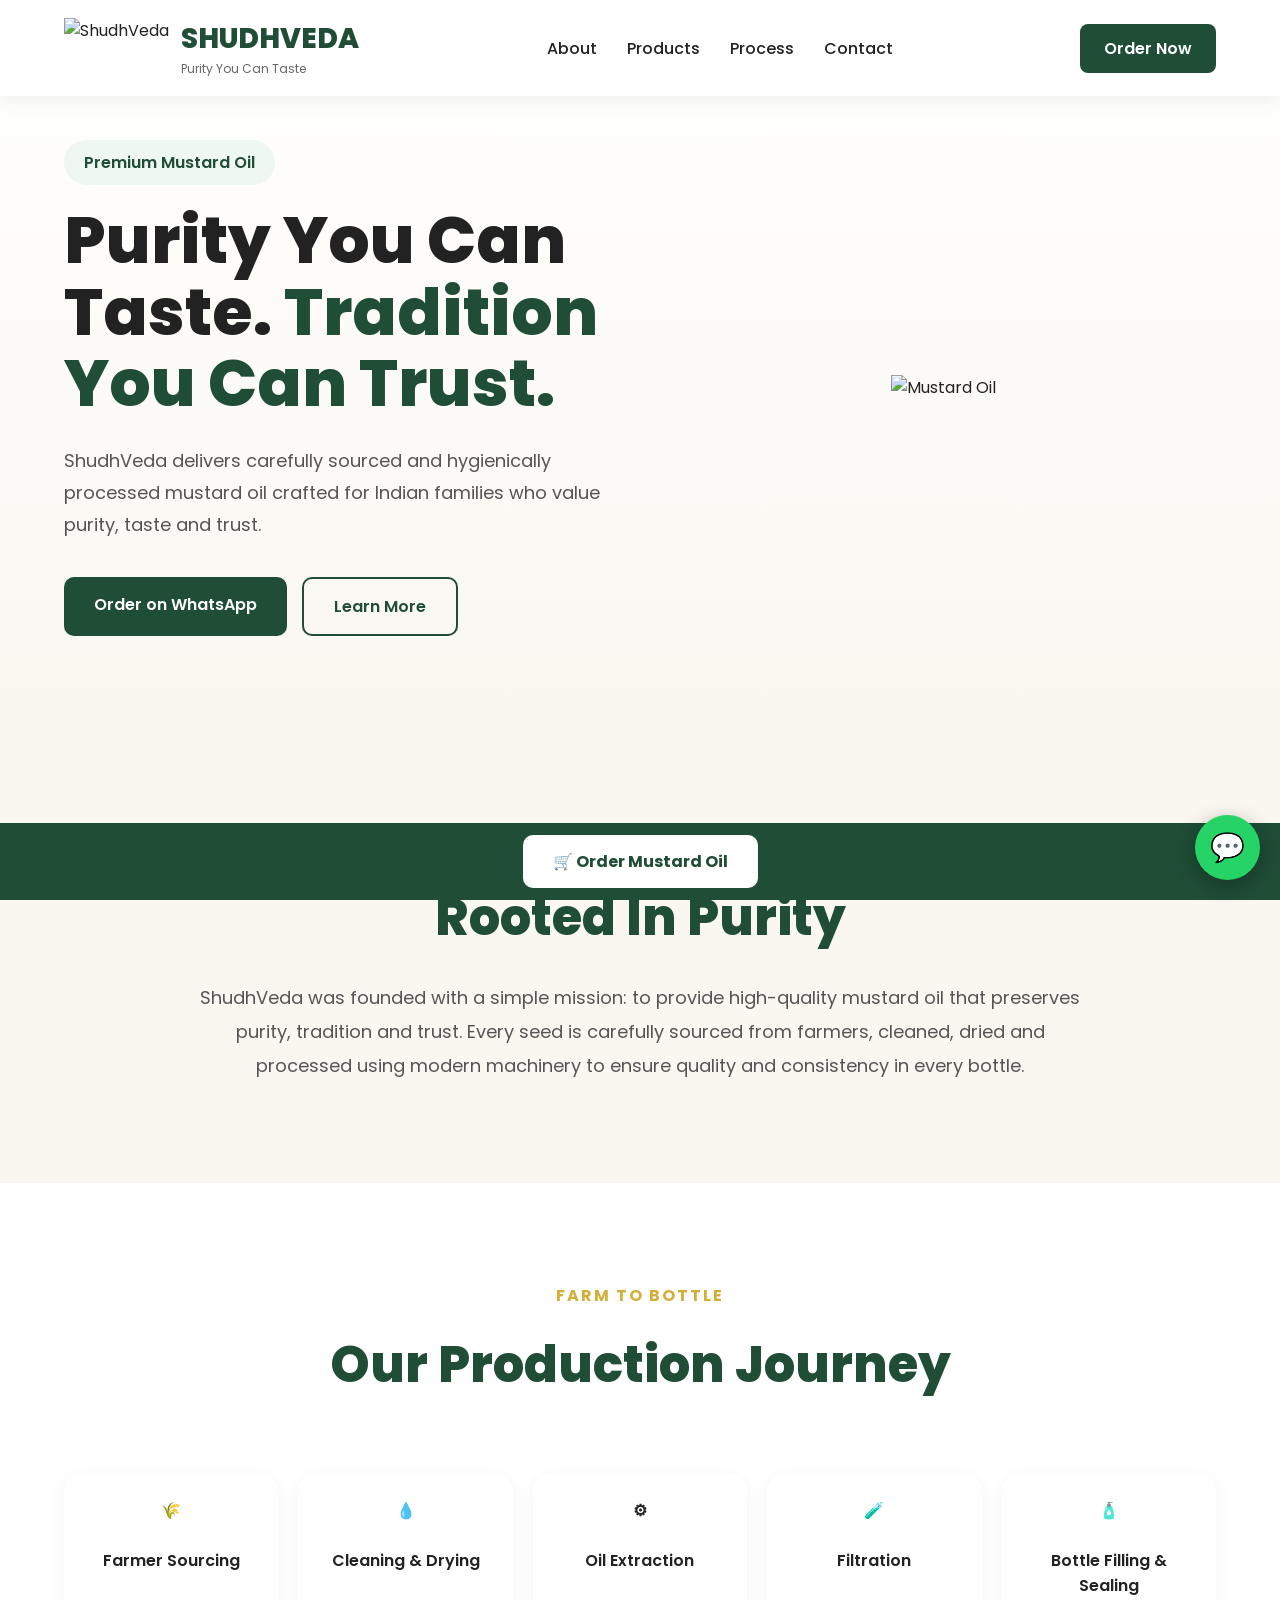
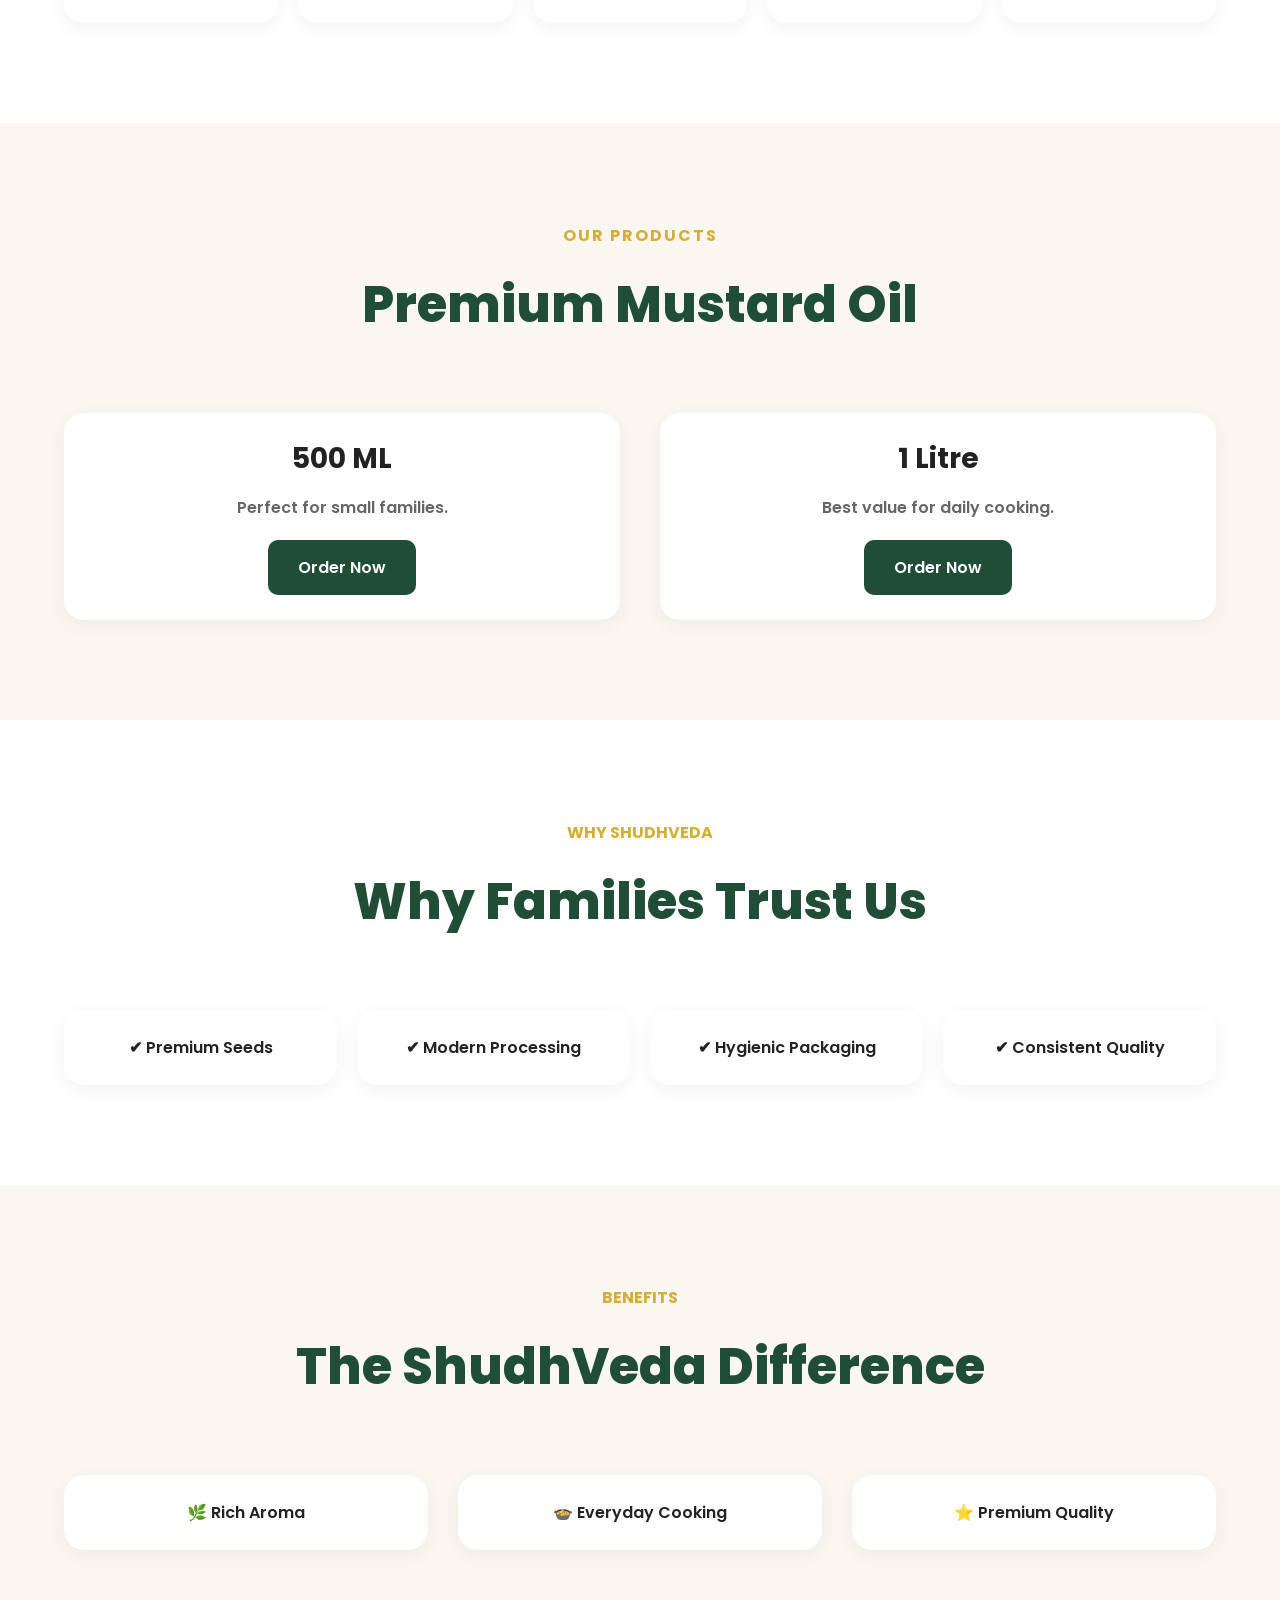
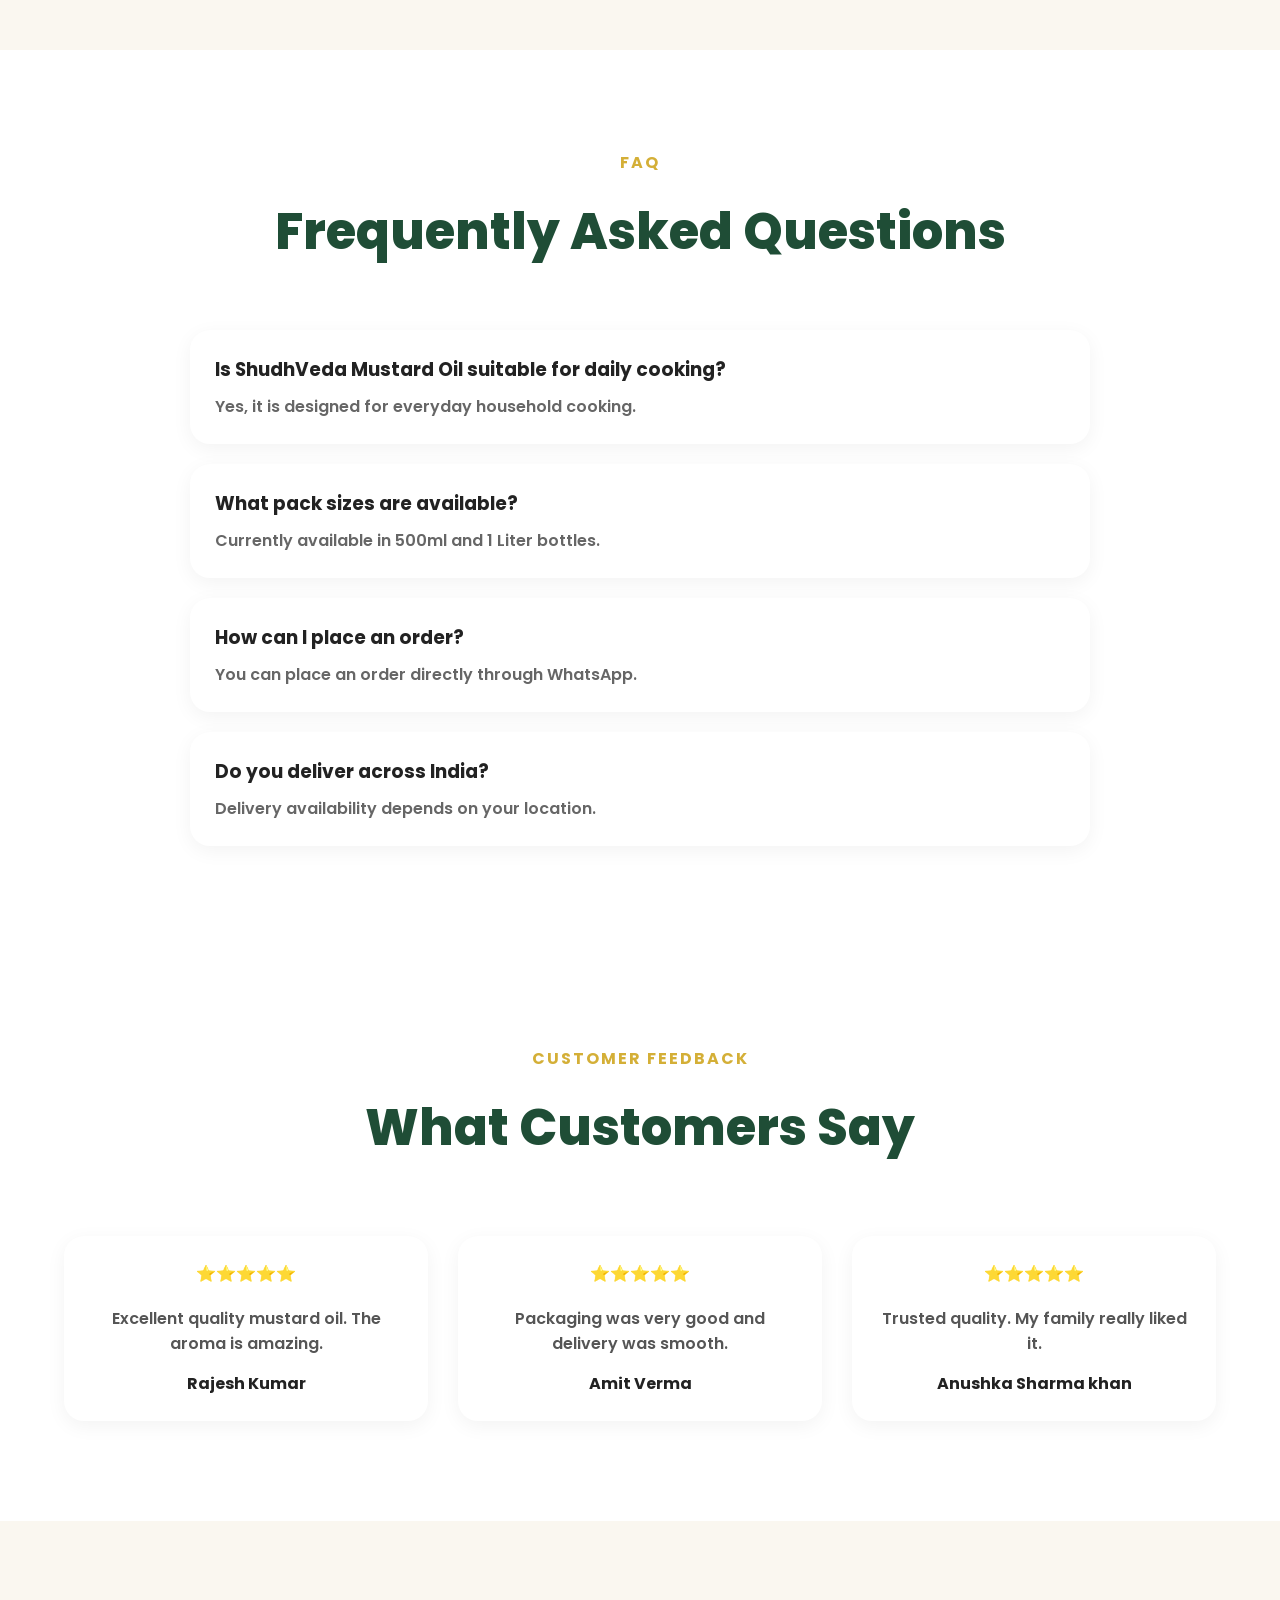
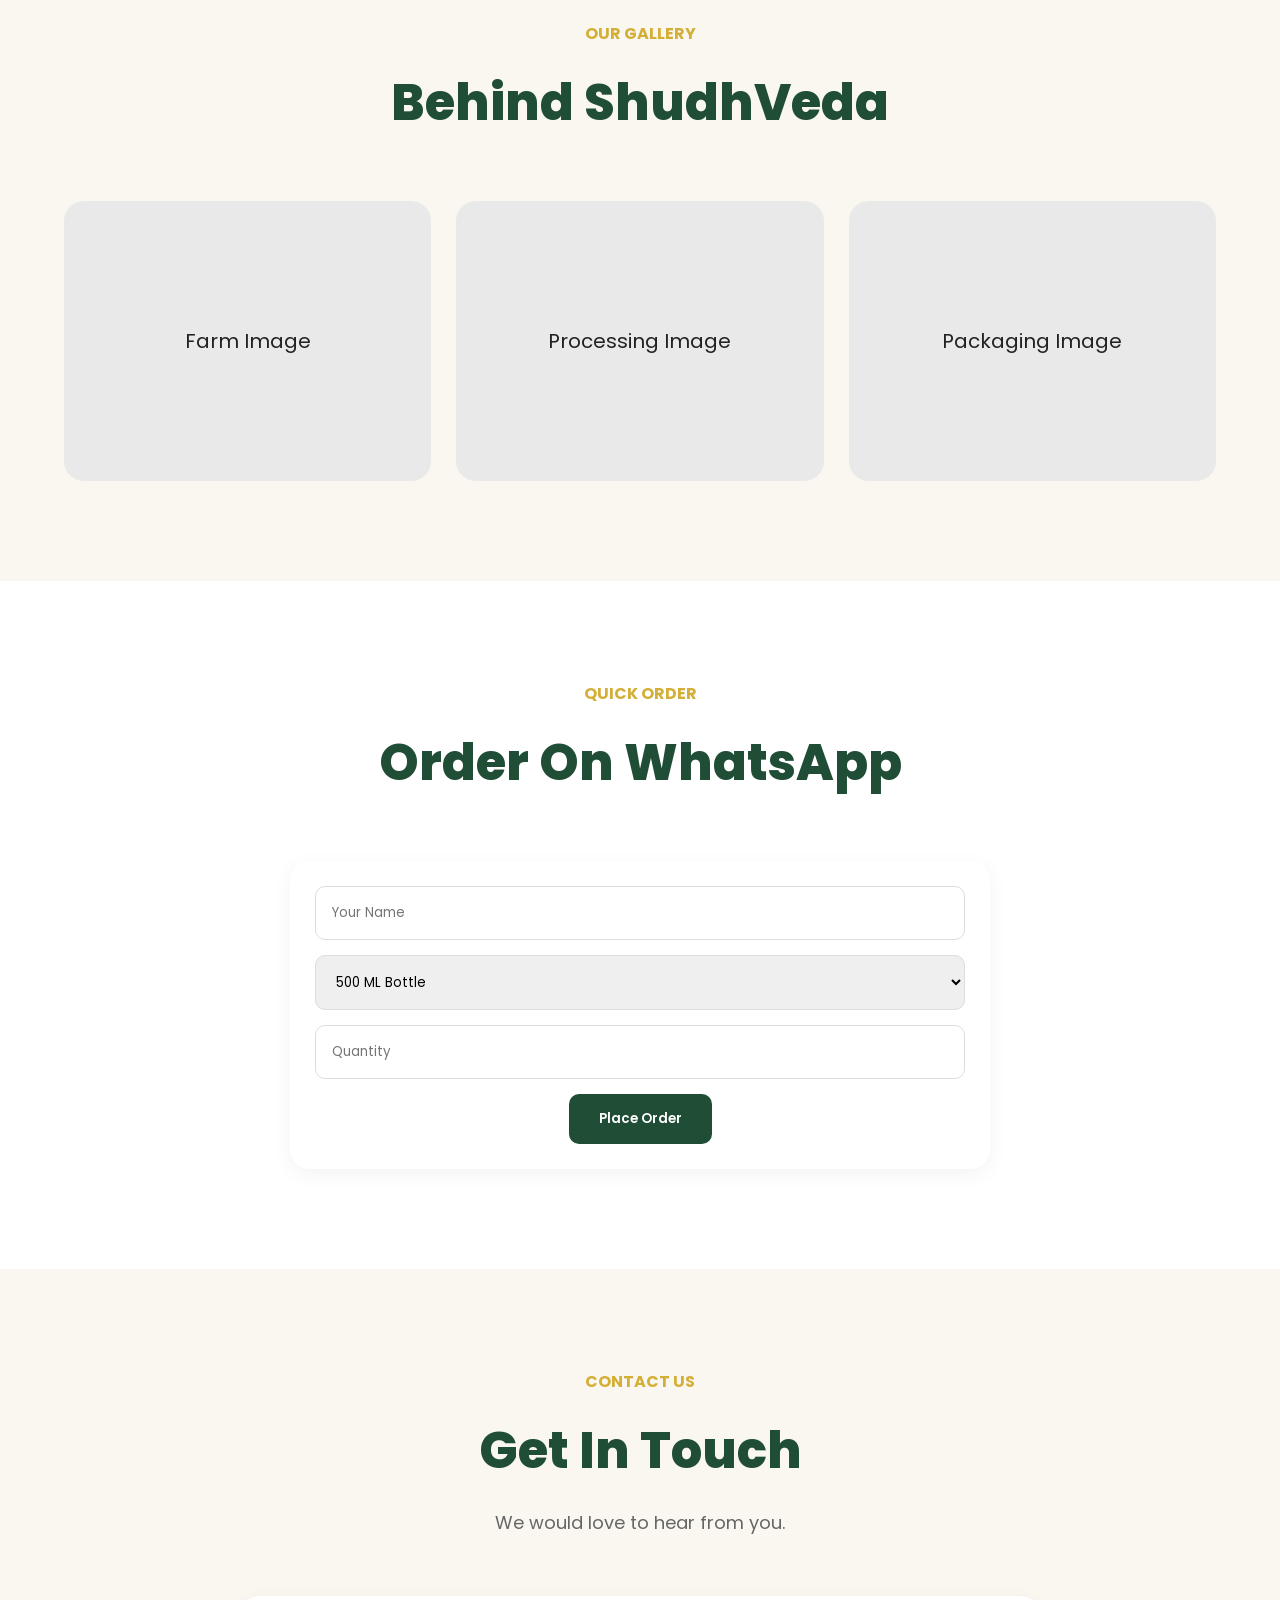
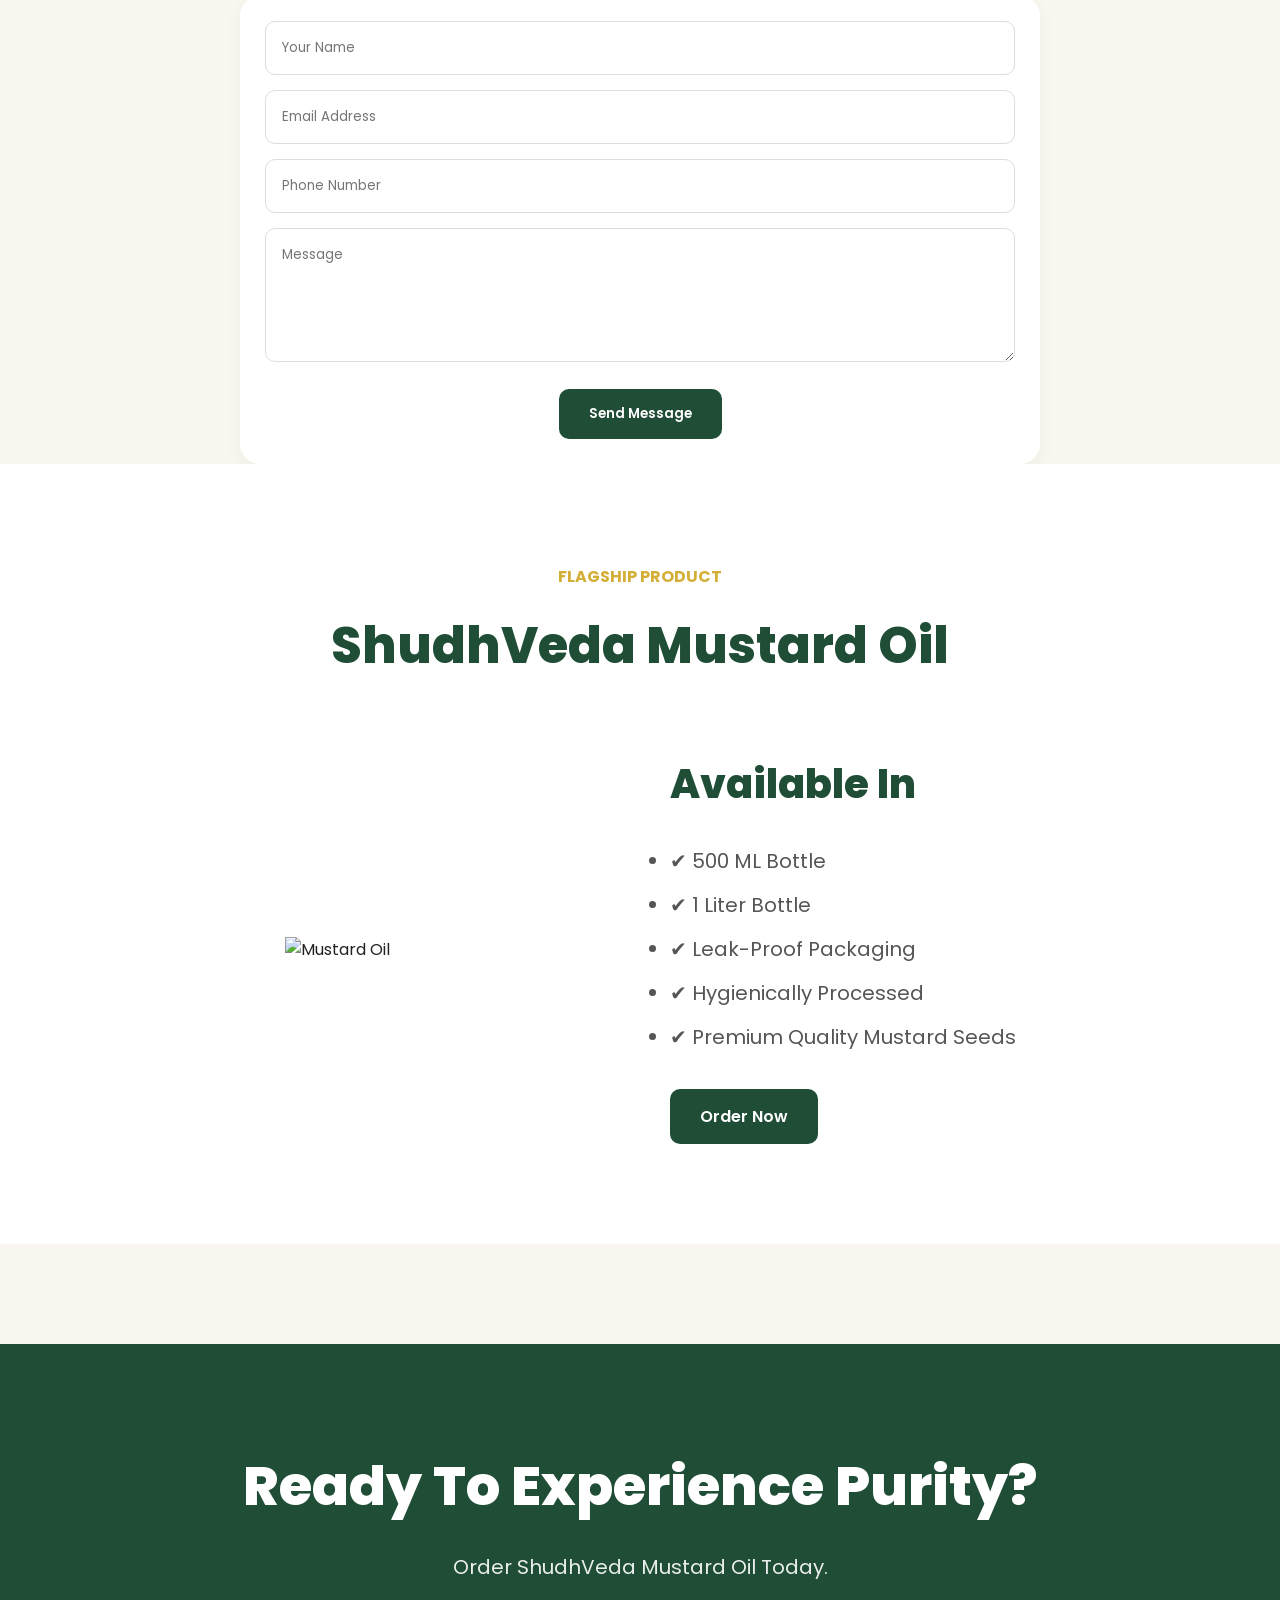
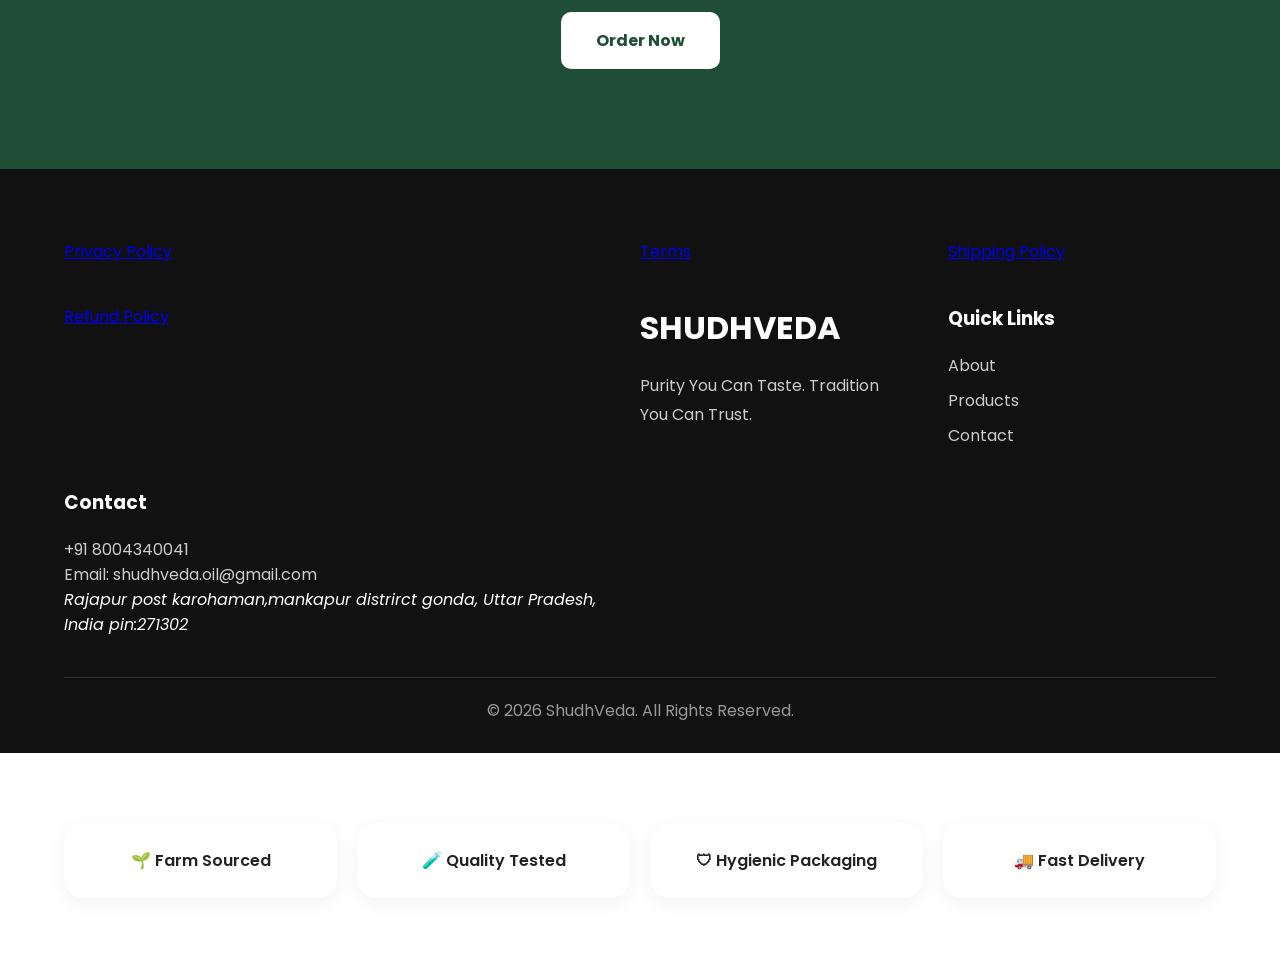
==== index.html @ 0586ee78 "Add files via upload" ====
<!DOCTYPE html>
<html lang="en">
<head>
    <link rel="icon" href="favicon.ico">
<meta charset="UTF-8">
<meta name="viewport" content="width=device-width, initial-scale=1.0">

<title>ShudhVeda | Purity You Can Taste. Tradition You Can Trust.</title>

<link href="https://fonts.googleapis.com/css2?family=Poppins:wght@300;400;500;600;700;800&display=swap" rel="stylesheet">

<style>
    .reveal{
opacity:0;
transform:translateY(50px);
transition:all .8s ease;
}

.reveal.active{
opacity:1;
transform:translateY(0);
}
    .fade-up{
opacity:0;
transform:translateY(40px);
animation:fadeUp 1s forwards;
}

@keyframes fadeUp{

to{
opacity:1;
transform:translateY(0);
}

}

*{
margin:0;
padding:0;
box-sizing:border-box;
font-family:'Poppins',sans-serif;
}

html{
scroll-behavior:smooth;
}

body{
background:#ffffff;
color:#222;
}

:root{
--primary:#1f4d36;
--secondary:#2f6d4e;
--gold:#d4af37;
--ivory:#faf7f0;
}

.container{
width:90%;
max-width:1300px;
margin:auto;
}

/* NAVBAR */

nav{
position:fixed;
top:0;
left:0;
width:100%;
background:white;
box-shadow:0 2px 20px rgba(0,0,0,.08);
z-index:1000;
}

.nav-container{
display:flex;
justify-content:space-between;
align-items:center;
padding:18px 0;
}

.logo{
display:flex;
align-items:center;
gap:12px;
}

.logo img{
height:60px;
}

.logo-text h2{
color:var(--primary);
font-size:28px;
font-weight:800;
}

.logo-text p{
font-size:12px;
color:#666;
}

.nav-links{
display:flex;
gap:30px;
}

.nav-links a{
text-decoration:none;
color:#222;
font-weight:500;
}

.order-btn{
background:var(--primary);
color:white;
padding:12px 24px;
border-radius:8px;
text-decoration:none;
font-weight:600;
}

/* HERO */
.hero{
padding-top:140px;
padding-bottom:100px;
background:linear-gradient(
to bottom,
#ffffff,
#faf7f0
);
}

.hero-grid{
display:grid;
grid-template-columns:1fr 1fr;
gap:60px;
align-items:center;
}

.badge{
display:inline-block;
background:#eef8f1;
padding:10px 20px;
border-radius:50px;
font-weight:600;
color:var(--primary);
}

.hero h1{
font-size:65px;
line-height:1.1;
margin-top:20px;
font-weight:800;
}

.hero h1 span{
color:var(--primary);
}

.hero p{
margin-top:25px;
font-size:18px;
line-height:1.8;
color:#555;
}

.hero-buttons{
margin-top:35px;
display:flex;
gap:15px;
}

.btn-primary{
background:var(--primary);
color:white;
padding:15px 30px;
border-radius:10px;
text-decoration:none;
font-weight:600;
}

.btn-outline{
border:2px solid var(--primary);
color:var(--primary);
padding:15px 30px;
border-radius:10px;
text-decoration:none;
font-weight:600;
}

.hero-image{
text-align:center;
}

.hero-image img{
max-height:650px;
width:auto;
}

/* TRUST */

.trust{
padding:70px 0;
}

.trust-grid{
display:grid;
grid-template-columns:repeat(4,1fr);
gap:20px;
}

.trust-card{
background:white;
padding:25px;
border-radius:20px;
box-shadow:0 5px 20px rgba(0,0,0,.05);
text-align:center;
font-weight:600;
}
/* PREMIUM HOVER EFFECTS */

.trust-card{
transition:all .3s ease;
}

.trust-card:hover{
transform:translateY(-8px);
box-shadow:0 15px 35px rgba(0,0,0,.12);
}

/* BUTTON ANIMATION */

.btn-primary,
.btn-outline,
.order-btn{
transition:all .3s ease;
}

.btn-primary:hover{
transform:translateY(-3px);
background:#2f6d4e;
}

.btn-outline:hover{
background:#1f4d36;
color:white;
}

.order-btn:hover{
background:#2f6d4e;
}

/* IMAGE ANIMATION */

.hero-image img{
transition:all .4s ease;
}

.hero-image img:hover{
transform:scale(1.03);
}

/* SECTION SPACING */

section{
overflow:hidden;
}

/* MOBILE RESPONSIVE */

@media(max-width:992px){

.hero-grid{
grid-template-columns:1fr;
text-align:center;
}

.hero h1{
font-size:48px;
}

.trust-grid{
grid-template-columns:repeat(2,1fr);
}

#products .container > div:nth-child(2){
grid-template-columns:1fr !important;
}

#process .container > div:nth-child(2){
grid-template-columns:1fr !important;
}

}

@media(max-width:768px){

.nav-container{
flex-direction:column;
gap:15px;
}

.nav-links{
flex-wrap:wrap;
justify-content:center;
gap:15px;
}

.hero{
padding-top:180px;
}

.hero h1{
font-size:38px;
}

.hero-buttons{
flex-direction:column;
}

.hero-buttons a{
width:100%;
text-align:center;
}

.trust-grid{
grid-template-columns:1fr;
}

h2{
font-size:34px !important;
}

}

@media(max-width:480px){

.logo-text h2{
font-size:20px;
}

.hero h1{
font-size:30px;
}

.hero p{
font-size:16px;
}

.container{
width:95%;
}

}
</style>
</head>
<a
href="https://wa.me/918004340041"
target="_blank"
style="
position:fixed;
right:20px;
bottom:20px;
width:65px;
height:65px;
background:#25D366;
border-radius:50%;
display:flex;
align-items:center;
justify-content:center;
font-size:28px;
text-decoration:none;
color:white;
box-shadow:0 5px 20px rgba(0,0,0,.3);
z-index:9999;
">
💬
</a>
<script>

function sendOrder(){

let name =
document.getElementById("name").value;

let product =
document.getElementById("product").value;

let quantity =
document.getElementById("quantity").value;

let message =
`Hello ShudhVeda,

Name: ${name}

Product: ${product}

Quantity: ${quantity}

I would like to place an order.`;

let url =
`https://wa.me/918004340041?text=${encodeURIComponent(message)}`;

alert(
"Thank you for choosing ShudhVeda. Redirecting to WhatsApp."
);
window.open(url,"_blank");

}

</script><script>

const reveals =
document.querySelectorAll(".reveal");

window.addEventListener("scroll",()=>{

reveals.forEach((el)=>{

let top =
el.getBoundingClientRect().top;

let windowHeight =
window.innerHeight;

if(top < windowHeight - 100){

el.classList.add("active");

}

});

});

</script><div
style="
position:fixed;
bottom:0;
left:0;
width:100%;
background:#1f4d36;
padding:12px;
display:flex;
justify-content:center;
z-index:9998;
">

<a
href="https://wa.me/918004340041"
style="
background:#fff;
color:#1f4d36;
padding:14px 30px;
border-radius:10px;
font-weight:700;
text-decoration:none;
">
🛒 Order Mustard Oil
</a>

</div>
<body>

<nav>
<div class="container nav-container">

<div class="logo">

<img src="logo.png" alt="ShudhVeda">

<div class="logo-text">
<h2>SHUDHVEDA</h2>
<p>Purity You Can Taste</p>
</div>

</div>

<div class="nav-links">
<a href="#about">About</a>
<a href="#products">Products</a>
<a href="#process">Process</a>
<a href="#contact">Contact</a>
</div>

<a href="https://wa.me/918004340041" class="order-btn">
Order Now
</a>

</div>
</nav>

<section class="hero">

<div class="container hero-grid">

<div>

<div class="badge">
Premium Mustard Oil
</div>

<h1>
Purity You Can Taste.
<span>Tradition You Can Trust.</span>
</h1>

<p>
ShudhVeda delivers carefully sourced and hygienically processed mustard oil crafted for Indian families who value purity, taste and trust.
</p>

<div class="hero-buttons">

<a href="https://wa.me/918004340041" class="btn-primary">
Order on WhatsApp
</a>

<a href="#about" class="btn-outline">
Learn More
</a>

</div>

</div>

<div class="hero-image">

<img src="mustard-bottle.png" alt="Mustard Oil">

</div>

</div>

</section>
<section id="about" style="padding:100px 0;background:#faf7f0;">

<div class="container">

<div style="text-align:center;max-width:900px;margin:auto;">

<span style="
color:#d4af37;
font-weight:700;
letter-spacing:2px;
text-transform:uppercase;
">
About ShudhVeda
</span>

<h2 style="
font-size:50px;
margin-top:20px;
color:#1f4d36;
font-weight:800;
">
Rooted In Purity
</h2>

<p style="
margin-top:25px;
font-size:18px;
line-height:1.9;
color:#555;
">
ShudhVeda was founded with a simple mission:
to provide high-quality mustard oil that preserves
purity, tradition and trust.

Every seed is carefully sourced from farmers,
cleaned, dried and processed using modern machinery
to ensure quality and consistency in every bottle.
</p>

</div>

</div>

</section>
<section id="process" style="padding:100px 0;">

<div class="container">

<div style="text-align:center;">

<span style="
color:#d4af37;
font-weight:700;
letter-spacing:2px;
text-transform:uppercase;
">
Farm To Bottle
</span>

<h2 style="
font-size:50px;
margin-top:20px;
color:#1f4d36;
font-weight:800;
">
Our Production Journey
</h2>

</div>

<div style="
display:grid;
grid-template-columns:repeat(5,1fr);
gap:20px;
margin-top:70px;
">

<div class="trust-card">
🌾<br><br>
Farmer Sourcing
</div>

<div class="trust-card">
💧<br><br>
Cleaning & Drying
</div>

<div class="trust-card">
⚙<br><br>
Oil Extraction
</div>

<div class="trust-card">
🧪<br><br>
Filtration
</div>

<div class="trust-card">
🧴<br><br>
Bottle Filling & Sealing
</div>

</div>

</div>

</section><section id="products"
style="
padding:100px 0;
background:#faf7f0;
">

<div class="container">

<div style="text-align:center;">

<span style="
color:#d4af37;
font-weight:700;
letter-spacing:2px;
">
OUR PRODUCTS
</span>

<h2 style="
font-size:50px;
margin-top:20px;
font-weight:800;
color:#1f4d36;
">
Premium Mustard Oil
</h2>

</div>

<div style="
display:grid;
grid-template-columns:repeat(2,1fr);
gap:40px;
margin-top:70px;
">

<div class="trust-card">

<h3 style="font-size:28px;">
500 ML
</h3>

<p style="
margin-top:15px;
color:#666;
">
Perfect for small families.
</p>

<a
href="https://wa.me/918004340041"
class="btn-primary"
style="
display:inline-block;
margin-top:20px;
">
Order Now
</a>

</div>

<div class="trust-card">

<h3 style="font-size:28px;">
1 Litre
</h3>

<p style="
margin-top:15px;
color:#666;
">
Best value for daily cooking.
</p>

<a
href="https://wa.me/918004340041"
class="btn-primary"
style="
display:inline-block;
margin-top:20px;
">
Order Now
</a>

</div>

</div>

</div>

</section><section style="padding:100px 0;">

<div class="container">

<div style="text-align:center;">

<span style="
color:#d4af37;
font-weight:700;
">
WHY SHUDHVEDA
</span>

<h2 style="
font-size:50px;
margin-top:20px;
font-weight:800;
color:#1f4d36;
">
Why Families Trust Us
</h2>

</div>

<div class="trust-grid" style="margin-top:70px;">

<div class="trust-card">
✔ Premium Seeds
</div>

<div class="trust-card">
✔ Modern Processing
</div>

<div class="trust-card">
✔ Hygienic Packaging
</div>

<div class="trust-card">
✔ Consistent Quality
</div>

</div>

</div>

</section><section
style="
padding:100px 0;
background:#faf7f0;
">

<div class="container">

<div style="text-align:center;">

<span style="
color:#d4af37;
font-weight:700;
">
BENEFITS
</span>

<h2 style="
font-size:50px;
margin-top:20px;
font-weight:800;
color:#1f4d36;
">
The ShudhVeda Difference
</h2>

</div>

<div style="
display:grid;
grid-template-columns:repeat(3,1fr);
gap:30px;
margin-top:70px;
">

<div class="trust-card">
🌿 Rich Aroma
</div>

<div class="trust-card">
🍲 Everyday Cooking
</div>

<div class="trust-card">
⭐ Premium Quality
</div>

</div>

</div>

</section>
<section id="faq" style="padding:100px 0;background:#fff;">

<div class="container">

<div style="text-align:center;">

<span style="
color:#d4af37;
font-weight:700;
letter-spacing:2px;
">
FAQ
</span>

<h2 style="
font-size:50px;
margin-top:20px;
font-weight:800;
color:#1f4d36;
">
Frequently Asked Questions
</h2>

</div>

<div style="
max-width:900px;
margin:60px auto 0;
">

<div class="trust-card" style="text-align:left;margin-bottom:20px;">
<h3>Is ShudhVeda Mustard Oil suitable for daily cooking?</h3>
<p style="margin-top:10px;color:#666;">
Yes, it is designed for everyday household cooking.
</p>
</div>

<div class="trust-card" style="text-align:left;margin-bottom:20px;">
<h3>What pack sizes are available?</h3>
<p style="margin-top:10px;color:#666;">
Currently available in 500ml and 1 Liter bottles.
</p>
</div>

<div class="trust-card" style="text-align:left;margin-bottom:20px;">
<h3>How can I place an order?</h3>
<p style="margin-top:10px;color:#666;">
You can place an order directly through WhatsApp.
</p>
</div>

<div class="trust-card" style="text-align:left;">
<h3>Do you deliver across India?</h3>
<p style="margin-top:10px;color:#666;">
Delivery availability depends on your location.
</p>
</div>

</div>

</div>

</section>
<section style="
padding:100px 0;
background:white;
">

<div class="container">

<div style="text-align:center;">

<span style="
color:#d4af37;
font-weight:700;
letter-spacing:2px;
">
CUSTOMER FEEDBACK
</span>

<h2 style="
font-size:50px;
margin-top:20px;
font-weight:800;
color:#1f4d36;
">
What Customers Say
</h2>

</div>

<div style="
display:grid;
grid-template-columns:repeat(3,1fr);
gap:30px;
margin-top:70px;
">

<div class="trust-card">
⭐⭐⭐⭐⭐
<p style="margin-top:20px;color:#555;">
Excellent quality mustard oil. The aroma is amazing.
</p>
<h4 style="margin-top:15px;">
Rajesh Kumar
</h4>
</div>

<div class="trust-card">
⭐⭐⭐⭐⭐
<p style="margin-top:20px;color:#555;">
Packaging was very good and delivery was smooth.
</p>
<h4 style="margin-top:15px;">
Amit Verma
</h4>
</div>

<div class="trust-card">
⭐⭐⭐⭐⭐
<p style="margin-top:20px;color:#555;">
Trusted quality. My family really liked it.
</p>
<h4 style="margin-top:15px;">
Anushka Sharma khan
</h4>
</div>

</div>

</section>
<section style="
padding:100px 0;
background:#faf7f0;
">

<div class="container">

<div style="text-align:center;">

<span style="
color:#d4af37;
font-weight:700;
">
OUR GALLERY
</span>

<h2 style="
font-size:50px;
margin-top:20px;
font-weight:800;
color:#1f4d36;
">
Behind ShudhVeda
</h2>

</div>

<div style="
display:grid;
grid-template-columns:repeat(3,1fr);
gap:25px;
margin-top:60px;
">

<div style="
height:280px;
background:#e9e9e9;
border-radius:20px;
display:flex;
justify-content:center;
align-items:center;
font-size:20px;
">
Farm Image
</div>

<div style="
height:280px;
background:#e9e9e9;
border-radius:20px;
display:flex;
justify-content:center;
align-items:center;
font-size:20px;
">
Processing Image
</div>

<div style="
height:280px;
background:#e9e9e9;
border-radius:20px;
display:flex;
justify-content:center;
align-items:center;
font-size:20px;
">
Packaging Image
</div>

</div>

</div>

</section><section style="
padding:100px 0;
background:white;
">

<div class="container">

<div style="text-align:center;">

<span style="
color:#d4af37;
font-weight:700;
">
QUICK ORDER
</span>

<h2 style="
font-size:50px;
margin-top:20px;
font-weight:800;
color:#1f4d36;
">
Order On WhatsApp
</h2>

</div>

<div style="
max-width:700px;
margin:60px auto 0;
">

<div class="trust-card">

<input
id="name"
type="text"
placeholder="Your Name"
style="
width:100%;
padding:16px;
margin-bottom:15px;
border:1px solid #ddd;
border-radius:10px;
">

<select
id="product"
style="
width:100%;
padding:16px;
margin-bottom:15px;
border:1px solid #ddd;
border-radius:10px;
">

<option>500 ML Bottle</option>
<option>1 Liter Bottle</option>

</select>

<input
id="quantity"
type="number"
placeholder="Quantity"
style="
width:100%;
padding:16px;
margin-bottom:15px;
border:1px solid #ddd;
border-radius:10px;
">

<button
onclick="sendOrder()"
class="btn-primary"
style="
border:none;
cursor:pointer;
">
Place Order
</button>

</div>

</div>

</div>

</section>

</section><section id="contact" style="
padding:100px 0;
background:#faf7f0;
">

<div class="container">

<div style="text-align:center;">

<span style="
color:#d4af37;
font-weight:700;
">
CONTACT US
</span>

<h2 style="
font-size:50px;
margin-top:20px;
font-weight:800;
color:#1f4d36;
">
Get In Touch
</h2>

<p style="
margin-top:20px;
font-size:18px;
color:#666;
">
We would love to hear from you.
</p>

</div>

<div style="
max-width:800px;
margin:60px auto 0;
">

<form class="trust-card">

<input
type="text"
placeholder="Your Name"
style="
width:100%;
padding:16px;
margin-bottom:15px;
border:1px solid #ddd;
border-radius:10px;
">

<input
type="email"
placeholder="Email Address"
style="
width:100%;
padding:16px;
margin-bottom:15px;
border:1px solid #ddd;
border-radius:10px;
">

<input
type="text"
placeholder="Phone Number"
style="
width:100%;
padding:16px;
margin-bottom:15px;
border:1px solid #ddd;
border-radius:10px;
">

<textarea
placeholder="Message"
rows="5"
style="
width:100%;
padding:16px;
border:1px solid #ddd;
border-radius:10px;
"></textarea>

<button
type="button"
class="btn-primary"
style="
border:none;
margin-top:20px;
cursor:pointer;
">
Send Message
</button>

</form>

</div>

</div>
<section style="
padding:100px 0;
background:white;
">

<div class="container">

<div style="text-align:center;">

<span style="
color:#d4af37;
font-weight:700;
">
FLAGSHIP PRODUCT
</span>

<h2 style="
font-size:50px;
font-weight:800;
margin-top:20px;
color:#1f4d36;
">
ShudhVeda Mustard Oil
</h2>

</div>

<div style="
display:grid;
grid-template-columns:1fr 1fr;
gap:60px;
align-items:center;
margin-top:70px;
">

<div style="text-align:center;">

<img
src="mustard-bottle.png"
alt="Mustard Oil"
style="
max-height:500px;
width:auto;
">

</div>

<div>

<h3 style="
font-size:40px;
font-weight:800;
color:#1f4d36;
">
Available In
</h3>

<ul style="
margin-top:25px;
line-height:2.2;
font-size:20px;
color:#555;
">

<li>✔ 500 ML Bottle</li>

<li>✔ 1 Liter Bottle</li>

<li>✔ Leak-Proof Packaging</li>

<li>✔ Hygienically Processed</li>

<li>✔ Premium Quality Mustard Seeds</li>

</ul>

<a
href="https://wa.me/918004340041"
class="btn-primary"
style="
display:inline-block;
margin-top:30px;
">
Order Now
</a>

</div>

</div>

</div>

</section>
</section><section style="
padding:100px 0;
background:#1f4d36;
color:white;
text-align:center;
">

<div class="container">

<h2 style="
font-size:55px;
font-weight:800;
">
Ready To Experience Purity?
</h2>

<p style="
margin-top:25px;
font-size:20px;
opacity:.9;
">
Order ShudhVeda Mustard Oil Today.
</p>

<a
href="https://wa.me/918004340041"
style="
display:inline-block;
margin-top:30px;
background:white;
color:#1f4d36;
padding:16px 35px;
border-radius:10px;
font-weight:700;
text-decoration:none;
">
Order Now
</a>

</div>

</section><footer style="
background:#111;
color:white;
padding:70px 0 30px;
">

<div class="container">

<div style="
display:grid;
grid-template-columns:2fr 1fr 1fr;
gap:40px;
">
<a href="privacy.html">
Privacy Policy
</a>

<a href="terms.html">
Terms
</a>

<a href="shipping.html">
Shipping Policy
</a>

<a href="refund.html">
Refund Policy
</a>

<div>

<h2 style="font-size:32px;">
SHUDHVEDA
</h2>

<p style="
margin-top:20px;
line-height:1.8;
color:#ccc;
">
Purity You Can Taste.
Tradition You Can Trust.
</p>

</div>

<div>

<h3>Quick Links</h3>

<div style="
margin-top:20px;
display:flex;
flex-direction:column;
gap:10px;
">

<a href="#about" style="color:#ccc;text-decoration:none;">About</a>
<a href="#products" style="color:#ccc;text-decoration:none;">Products</a>
<a href="#contact" style="color:#ccc;text-decoration:none;">Contact</a>

</div>

</div>

<div>

<h3>Contact</h3>

<p style="margin-top:20px;color:#ccc;">
+91 8004340041
<br>Email: shudhveda.oil@gmail.com
<Address>Rajapur post karohaman,mankapur distrirct gonda, Uttar Pradesh, India pin:271302</Address>
</p>

</div>

</div>

<hr style="
margin:40px 0 20px;
border:none;
border-top:1px solid #333;
">

<div style="text-align:center;color:#999;">
© 2026 ShudhVeda. All Rights Reserved.
</div>

</div>

</footer>

<section class="trust">

<div class="container">

<div class="trust-grid">

<div class="trust-card">
🌱 Farm Sourced
</div>

<div class="trust-card">
🧪 Quality Tested
</div>

<div class="trust-card">
🛡 Hygienic Packaging
</div>

<div class="trust-card">
🚚 Fast Delivery
</div>

</div>

</div>

</section>

</body>
</html>
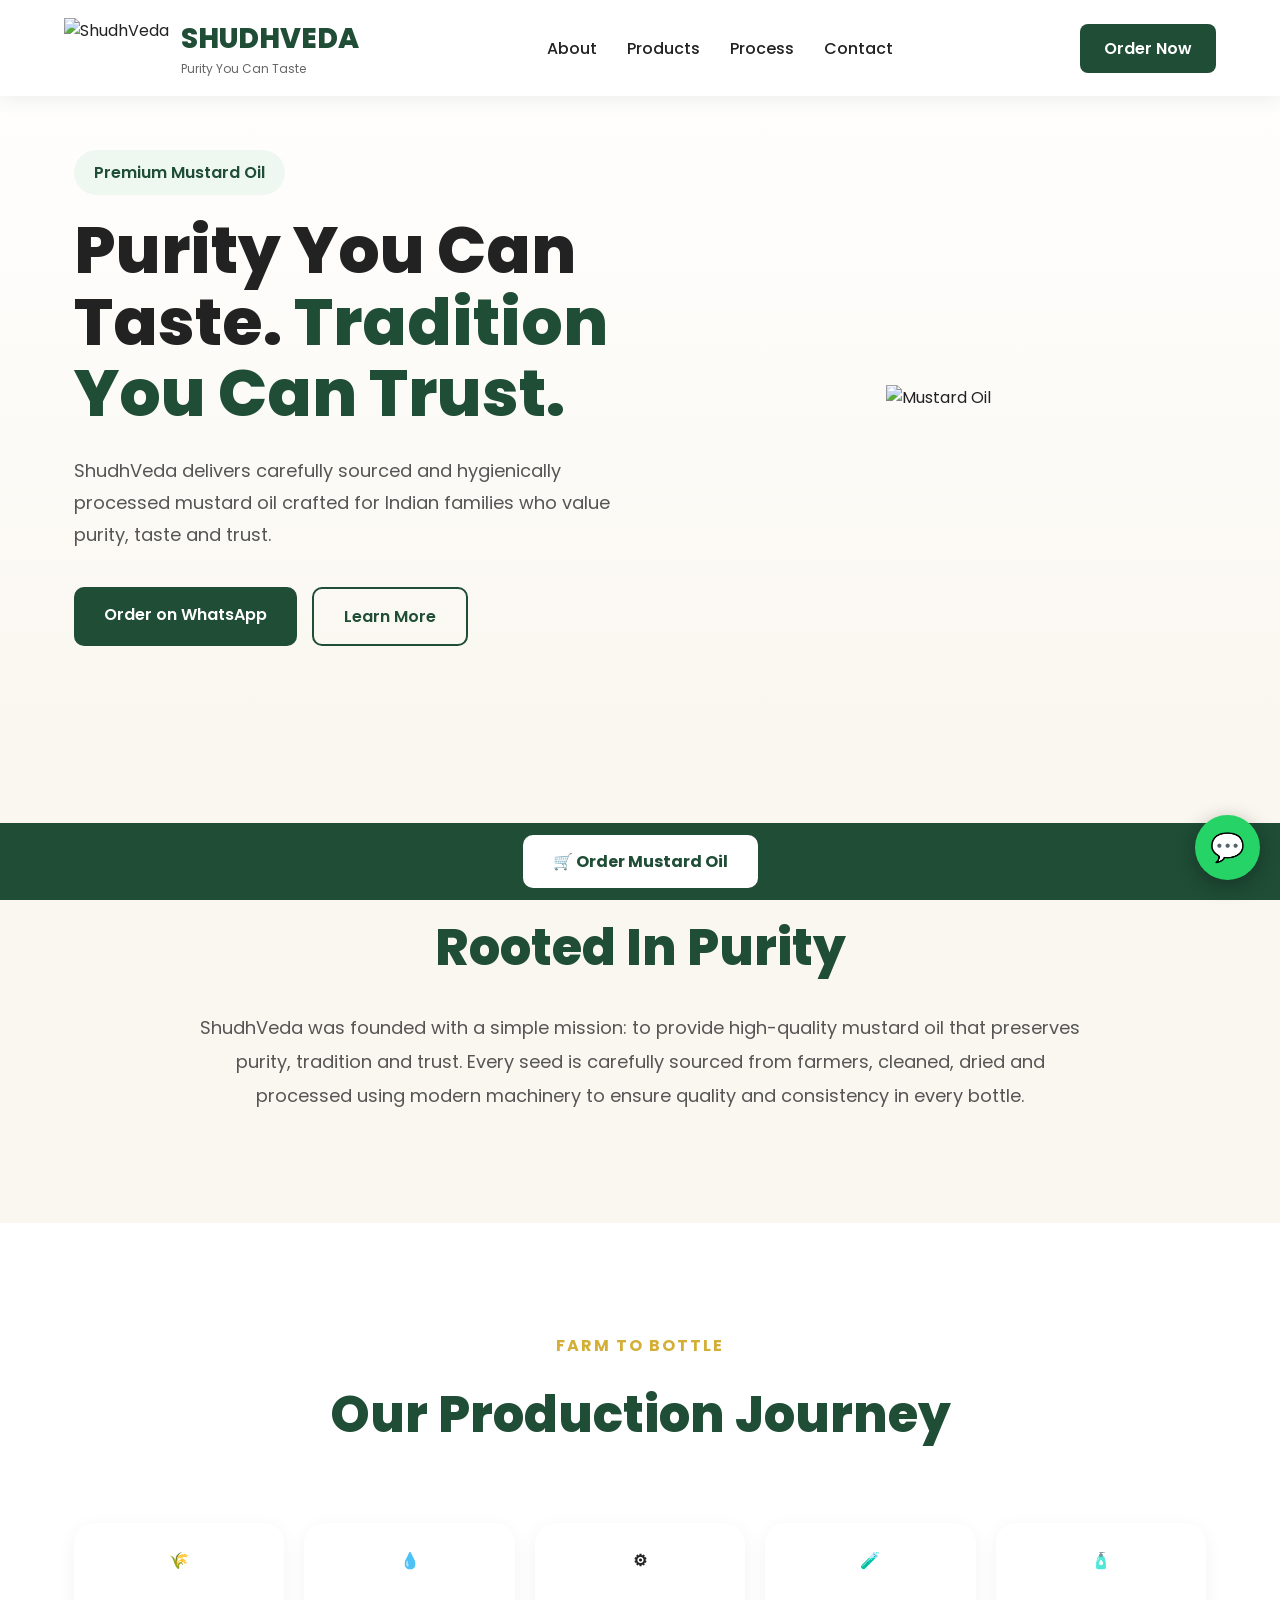
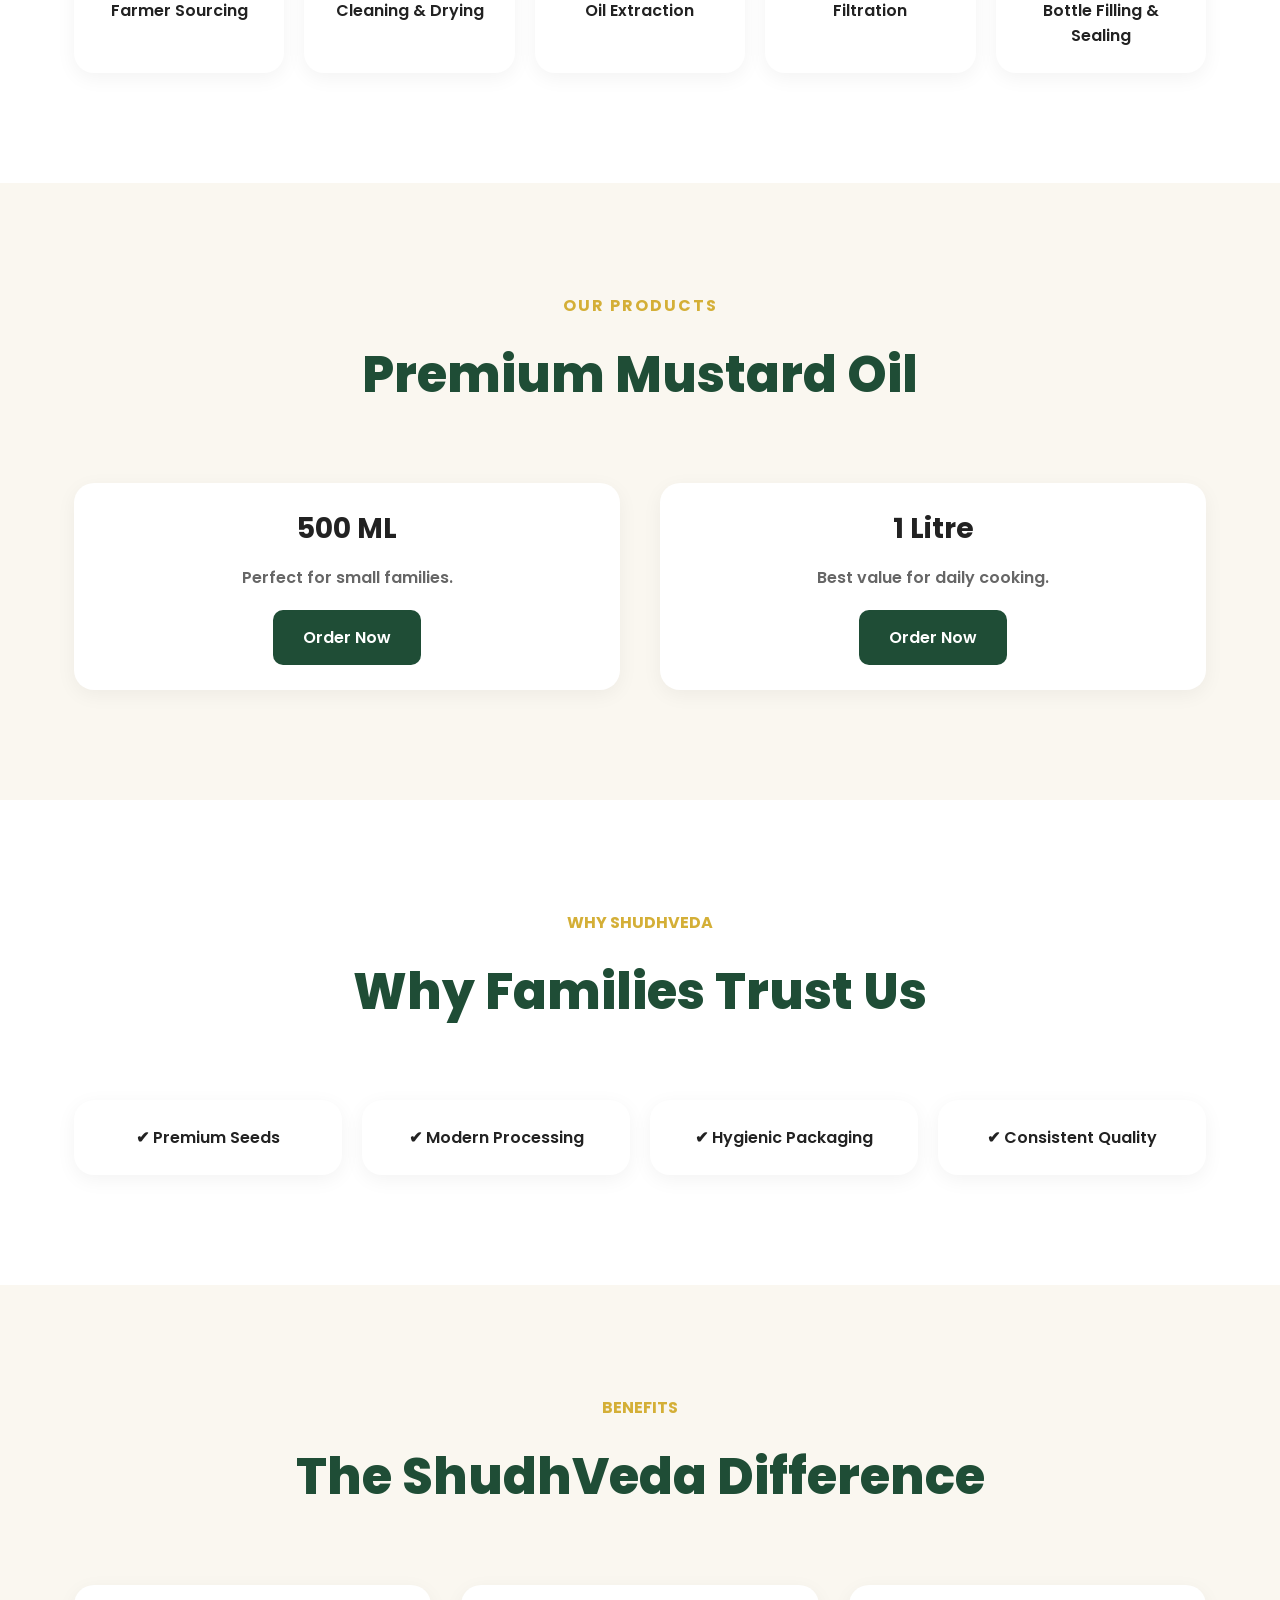
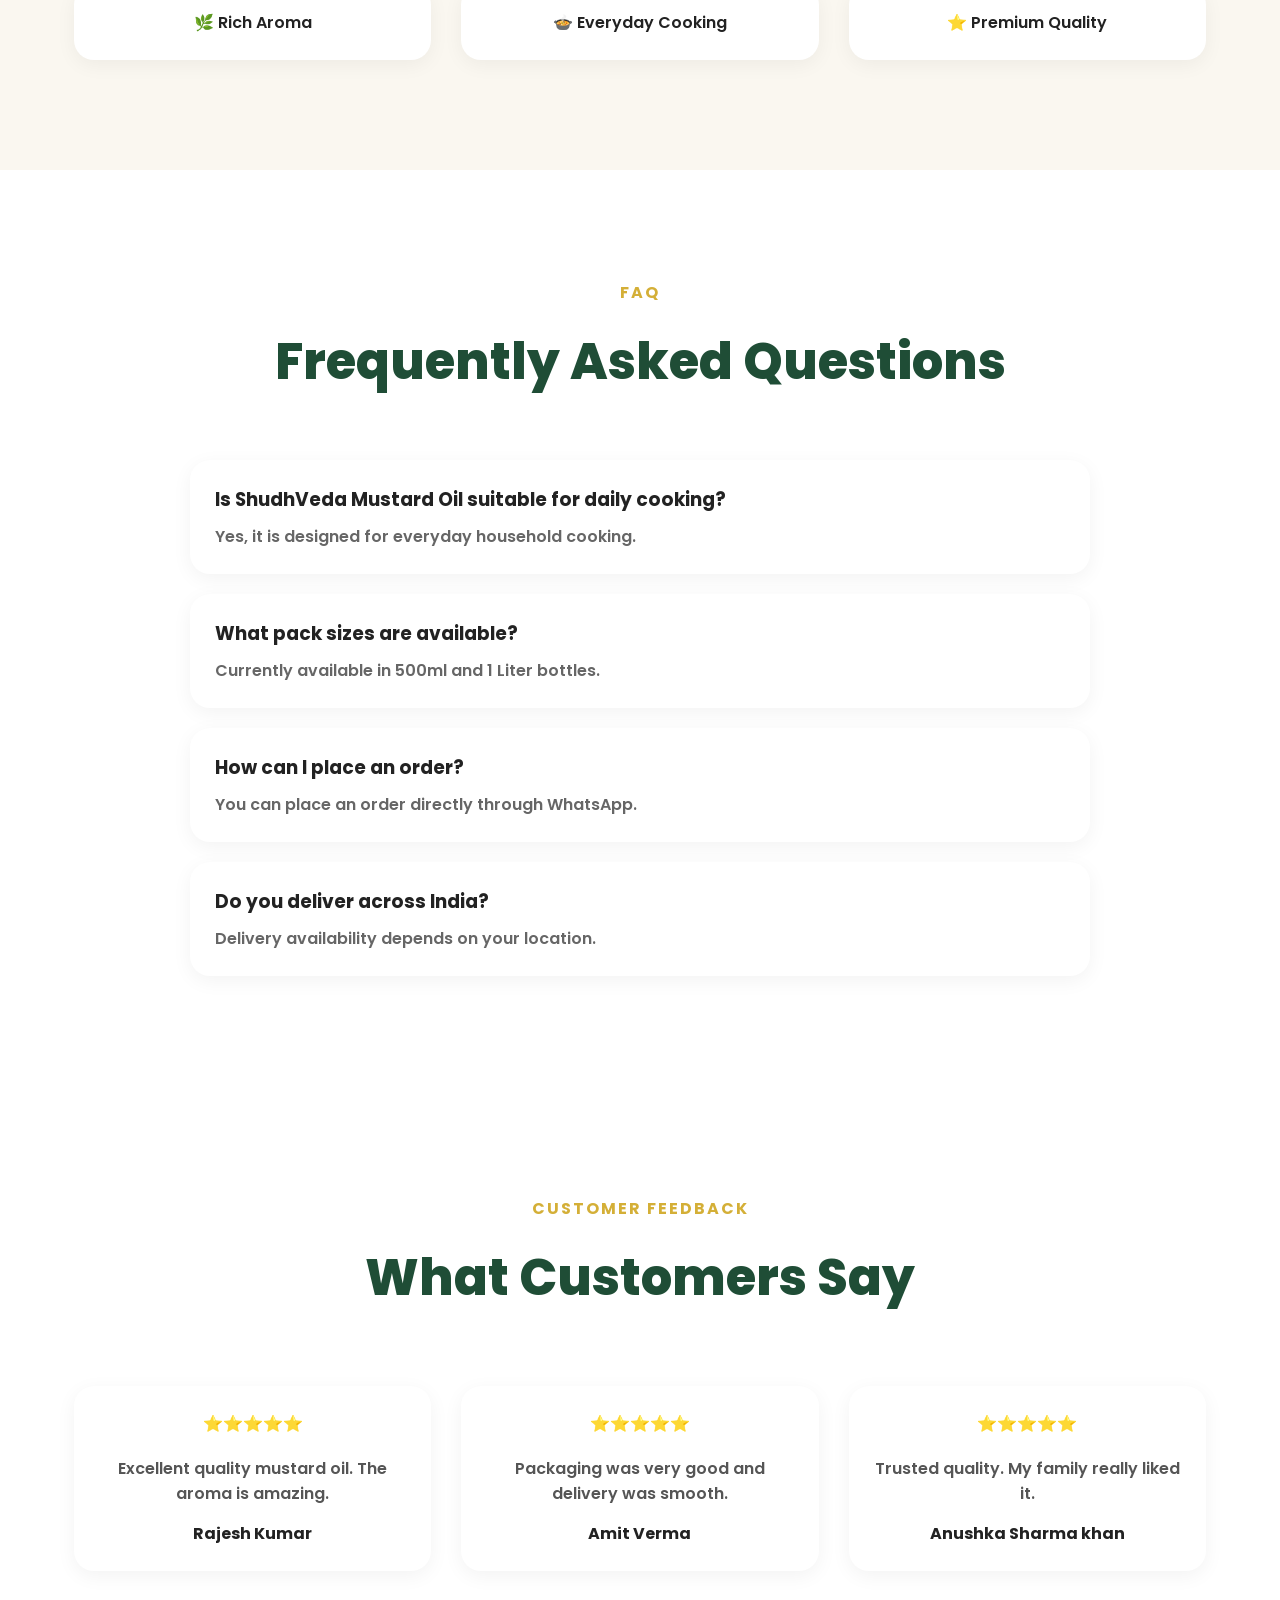
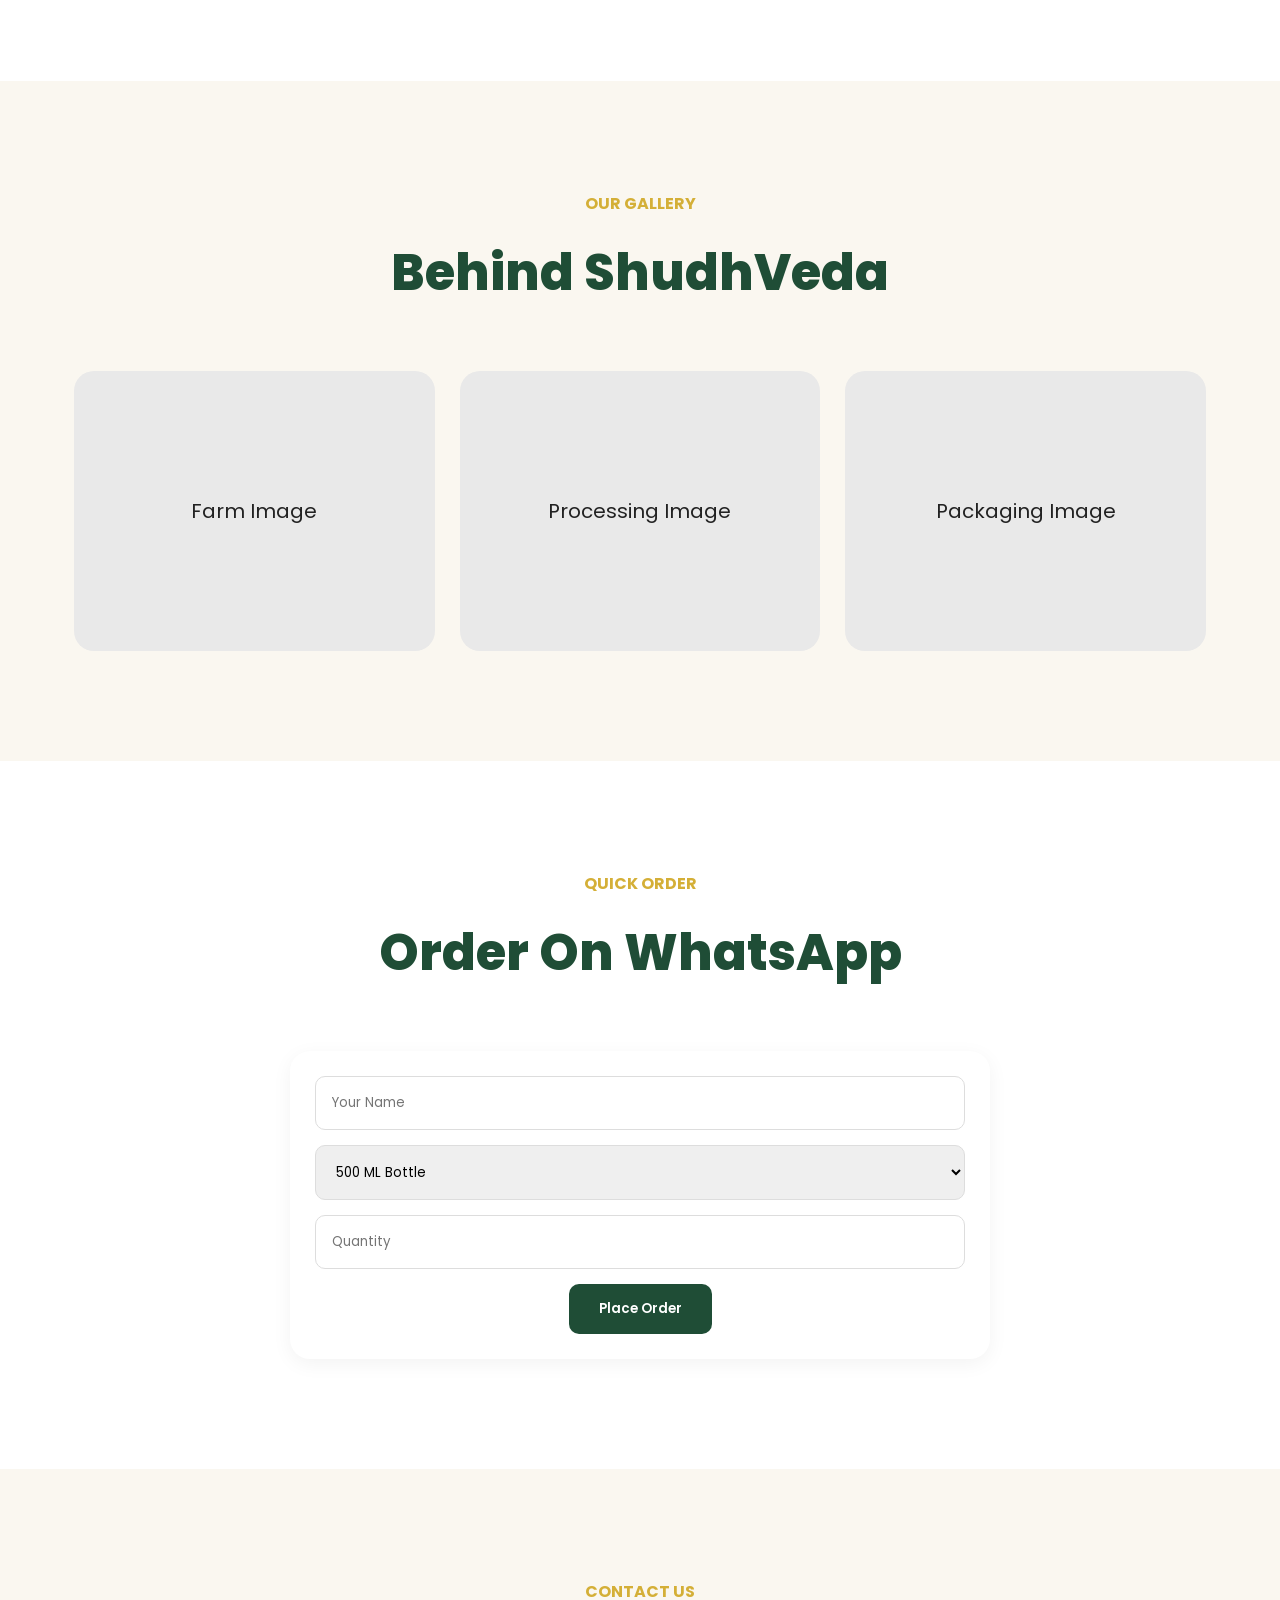
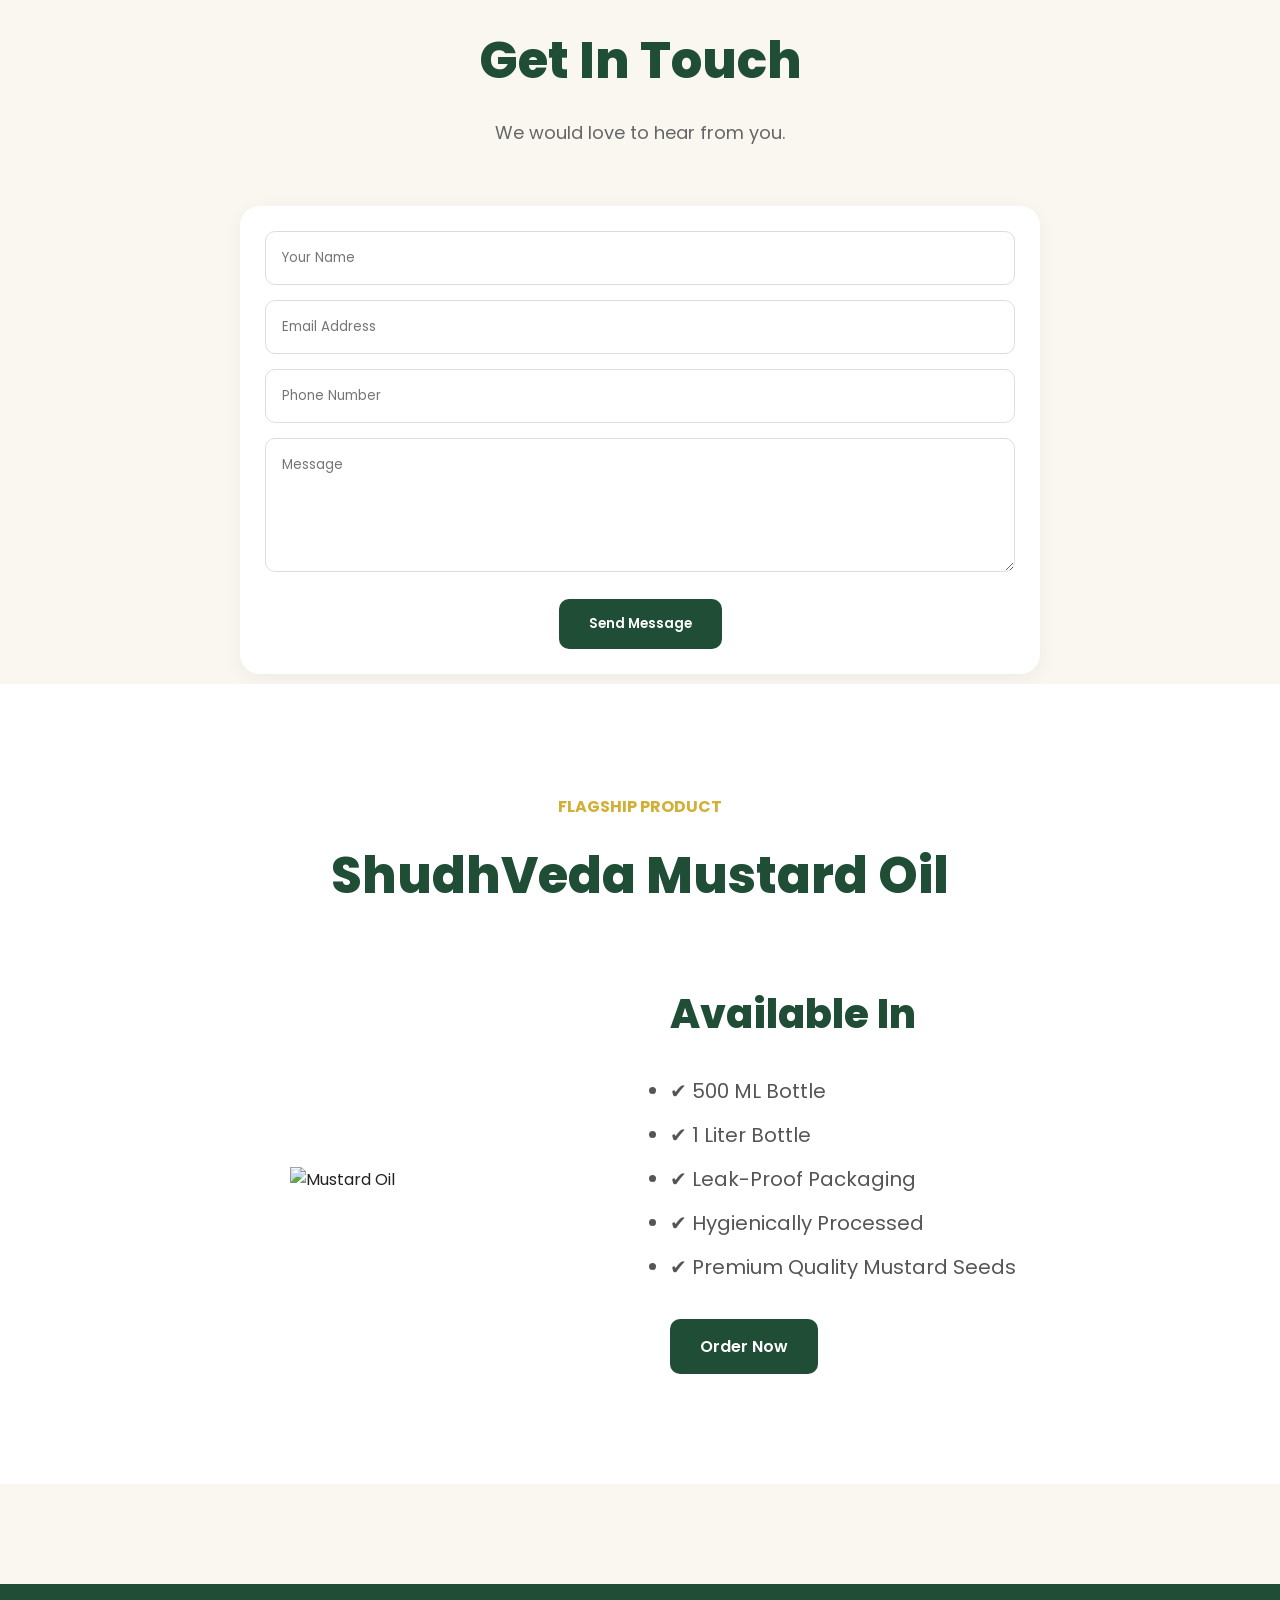
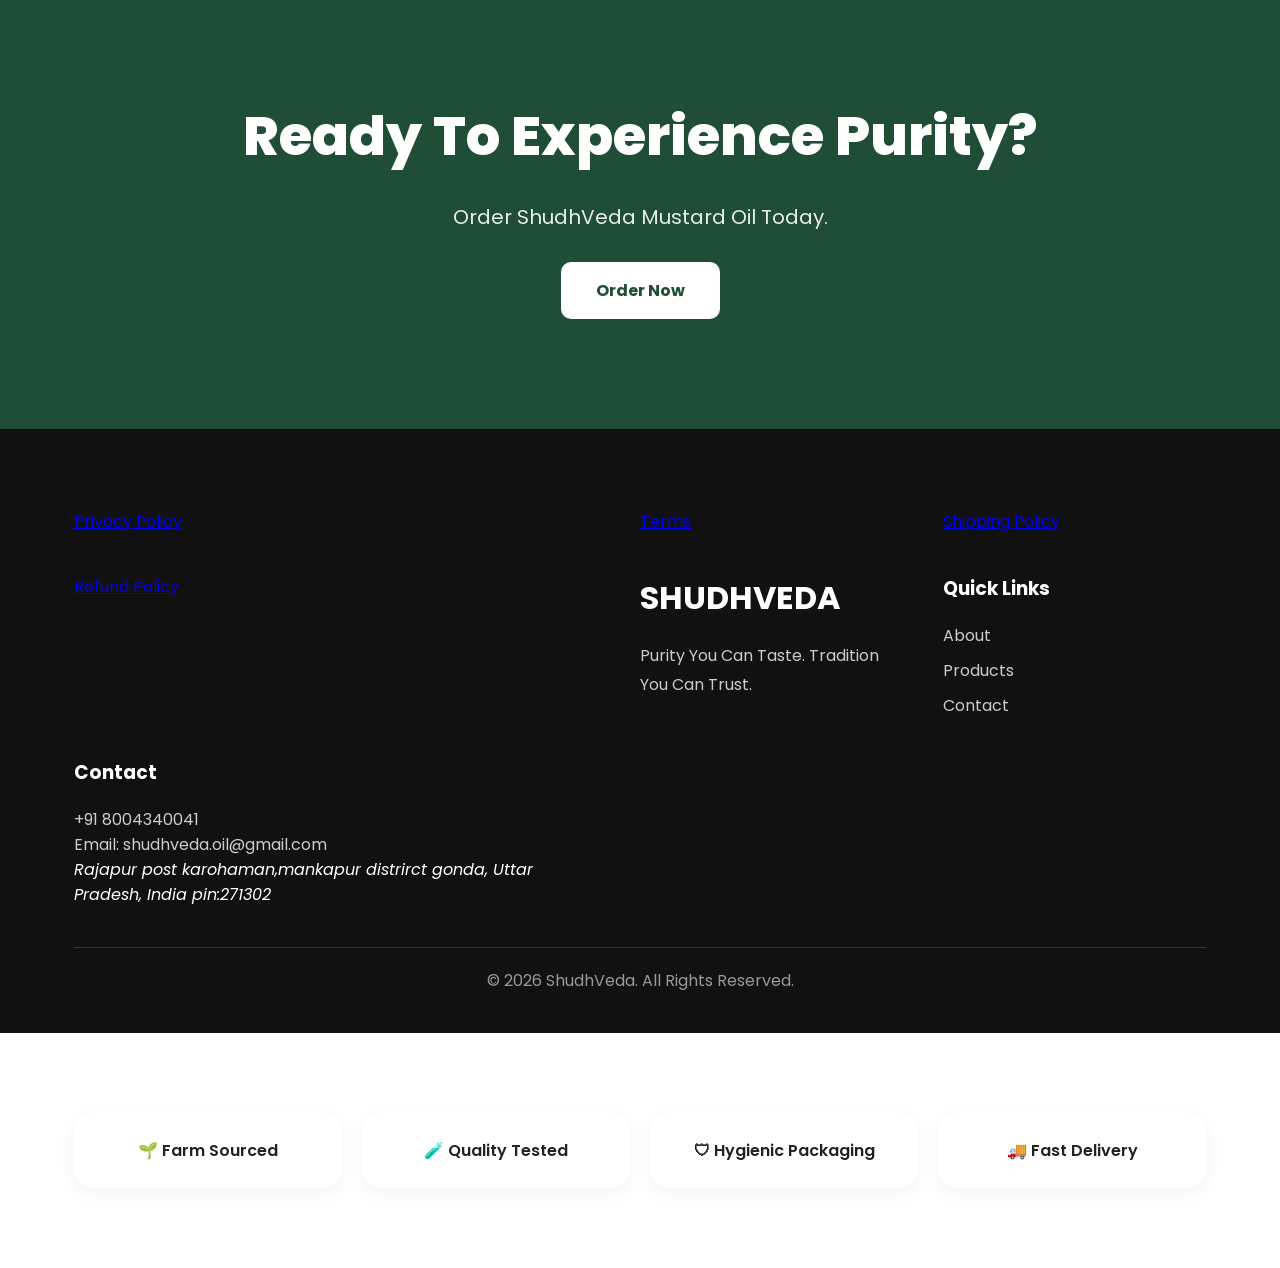
==== commit 97d733e1: "Update print statement from 'Hello' to 'Goodbye'" ====
--- a/index.html
+++ b/index.html
@@ -1,6 +1,7 @@
 <!DOCTYPE html>
 <html lang="en">
 <head>
+    <link rel="stylesheet" href="style.css">
     <link rel="icon" href="favicon.ico">
 <meta charset="UTF-8">
 <meta name="viewport" content="width=device-width, initial-scale=1.0">
@@ -1486,4 +1487,4 @@
 </section>
 
 </body>
-</html>+</html>
--- a/style.css
+++ b/style.css
@@ -0,0 +1,36 @@
+* {
+  box-sizing: border-box;
+}
+
+body {
+  margin: 0;
+  padding: 0;
+  font-family: Arial;
+}
+
+img {
+  max-width: 100%;
+  height: auto;
+}
+
+.container {
+  width: 100%;
+  max-width: 1200px;
+  margin: auto;
+  padding: 10px;
+}
+
+@media (max-width: 768px) {
+  .container {
+    padding: 10px;
+  }
+
+  h1 {
+    font-size: 22px;
+  }
+
+  nav {
+    flex-direction: column;
+    align-items: center;
+  }
+}
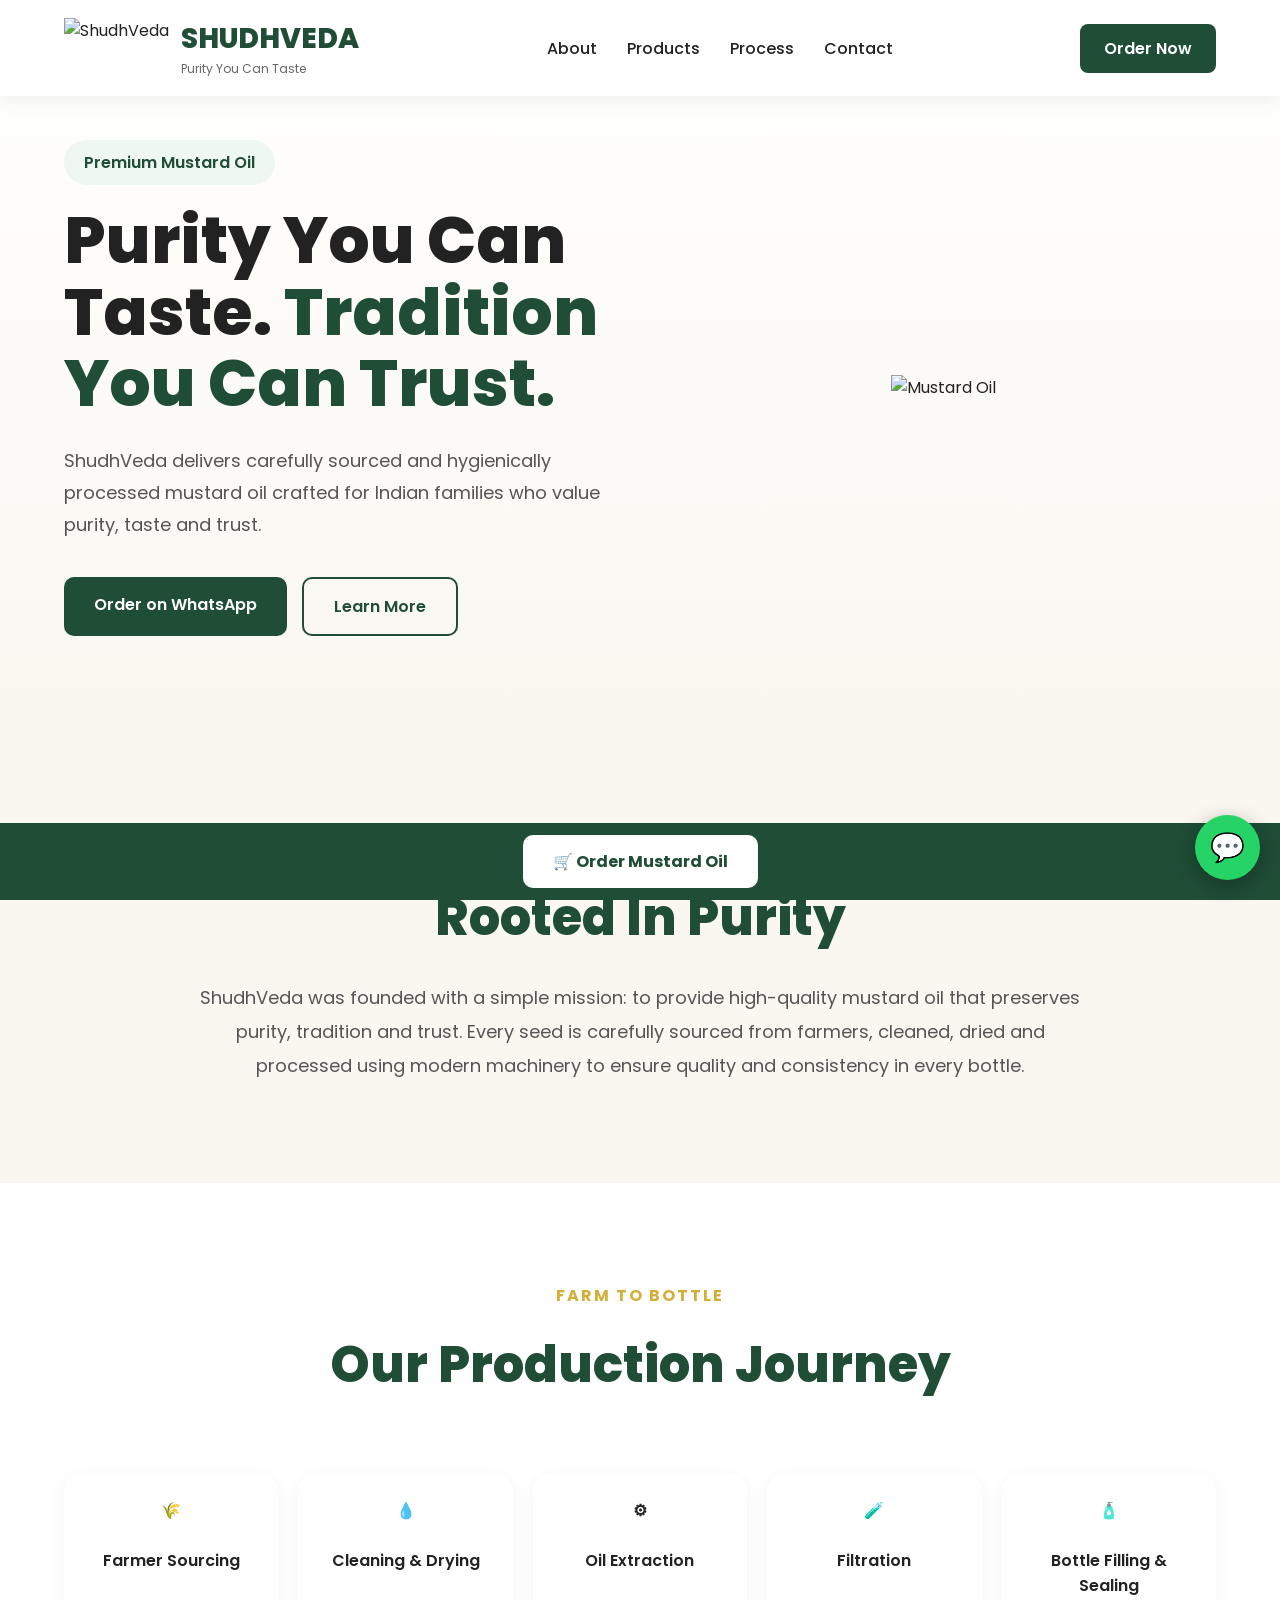
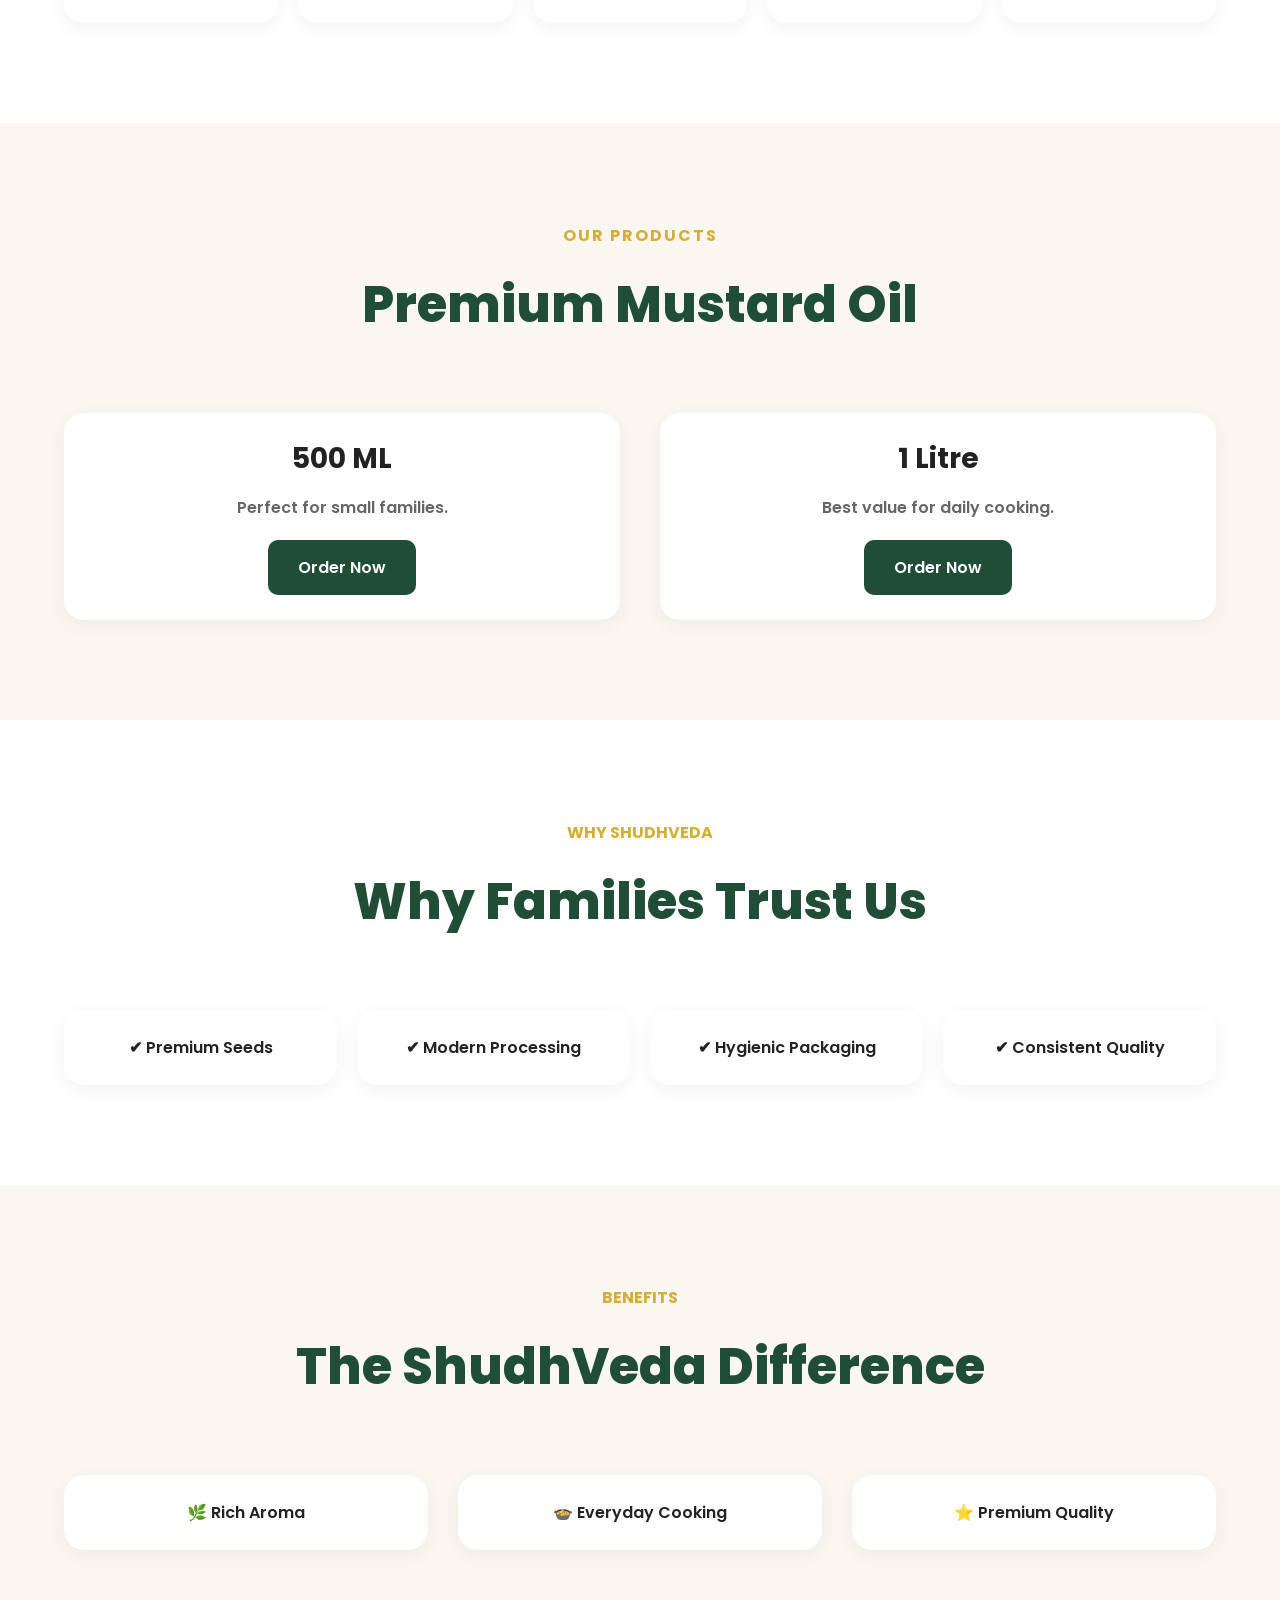
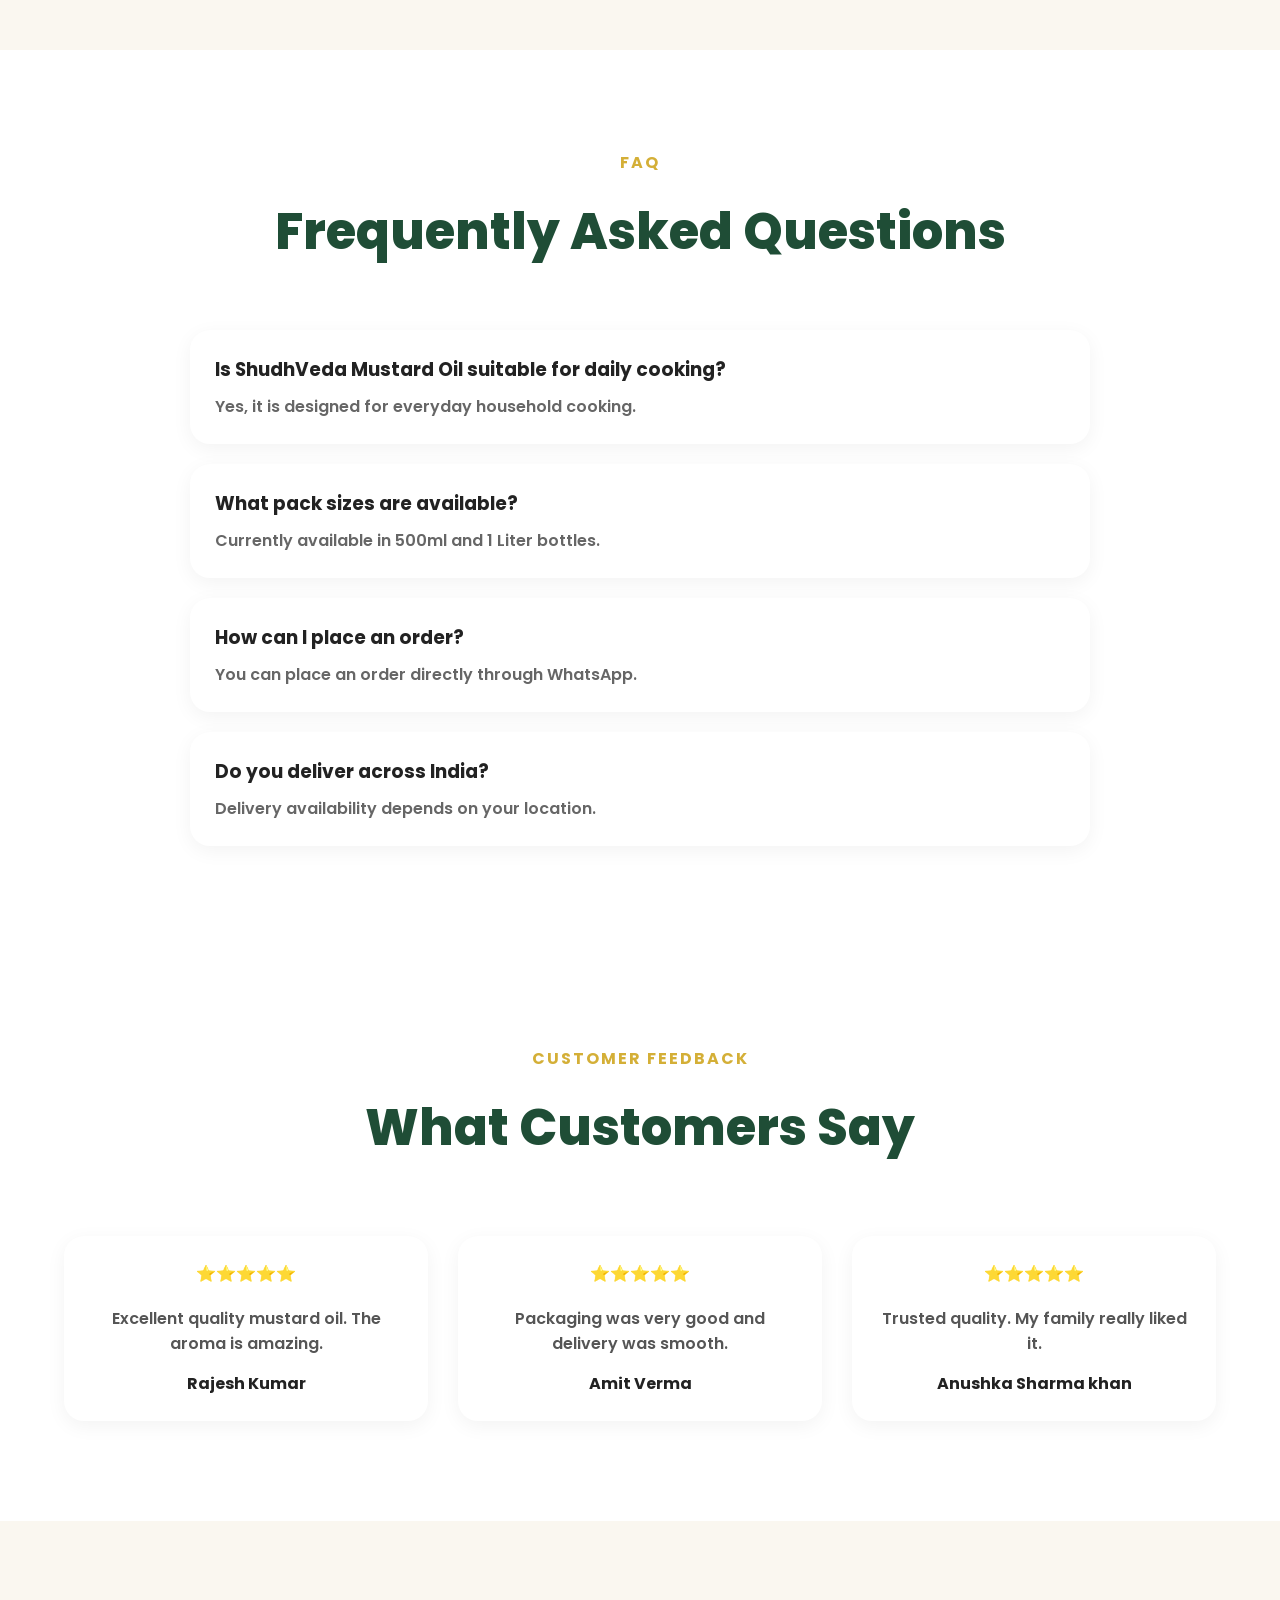
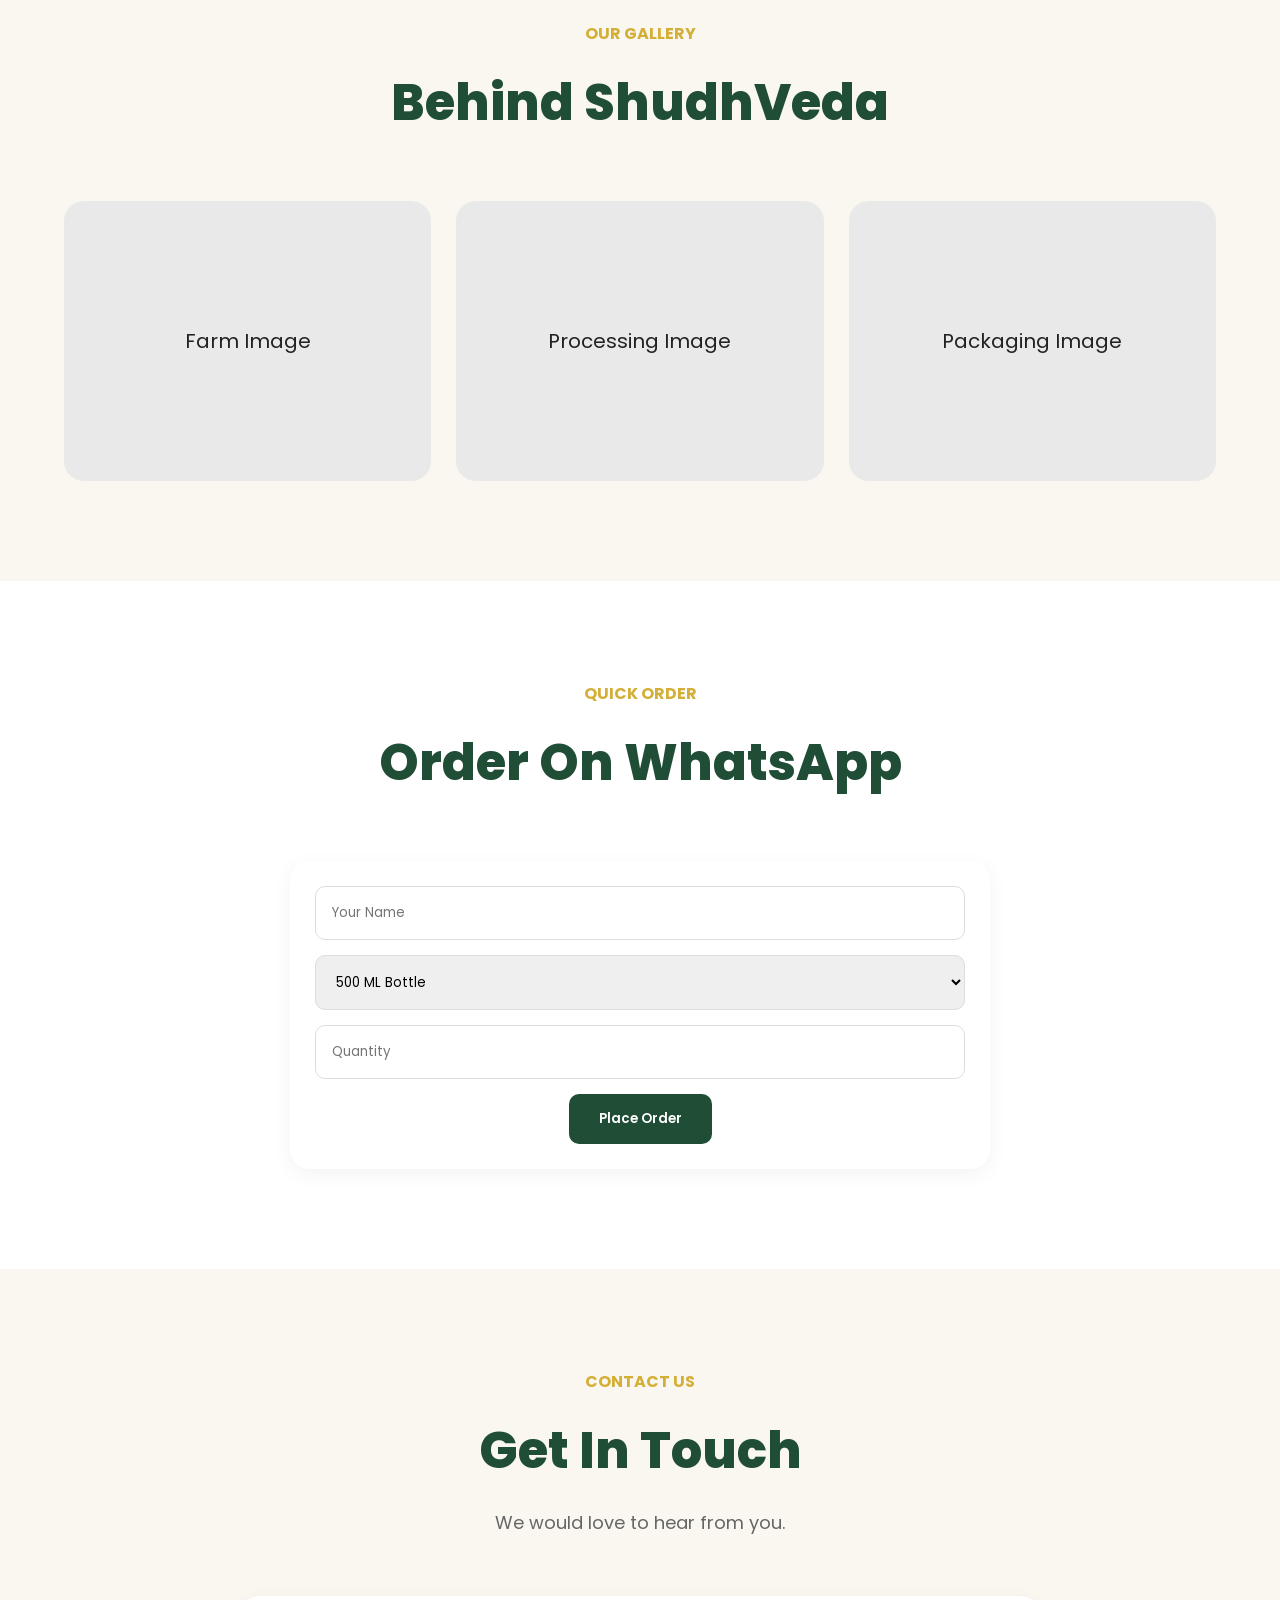
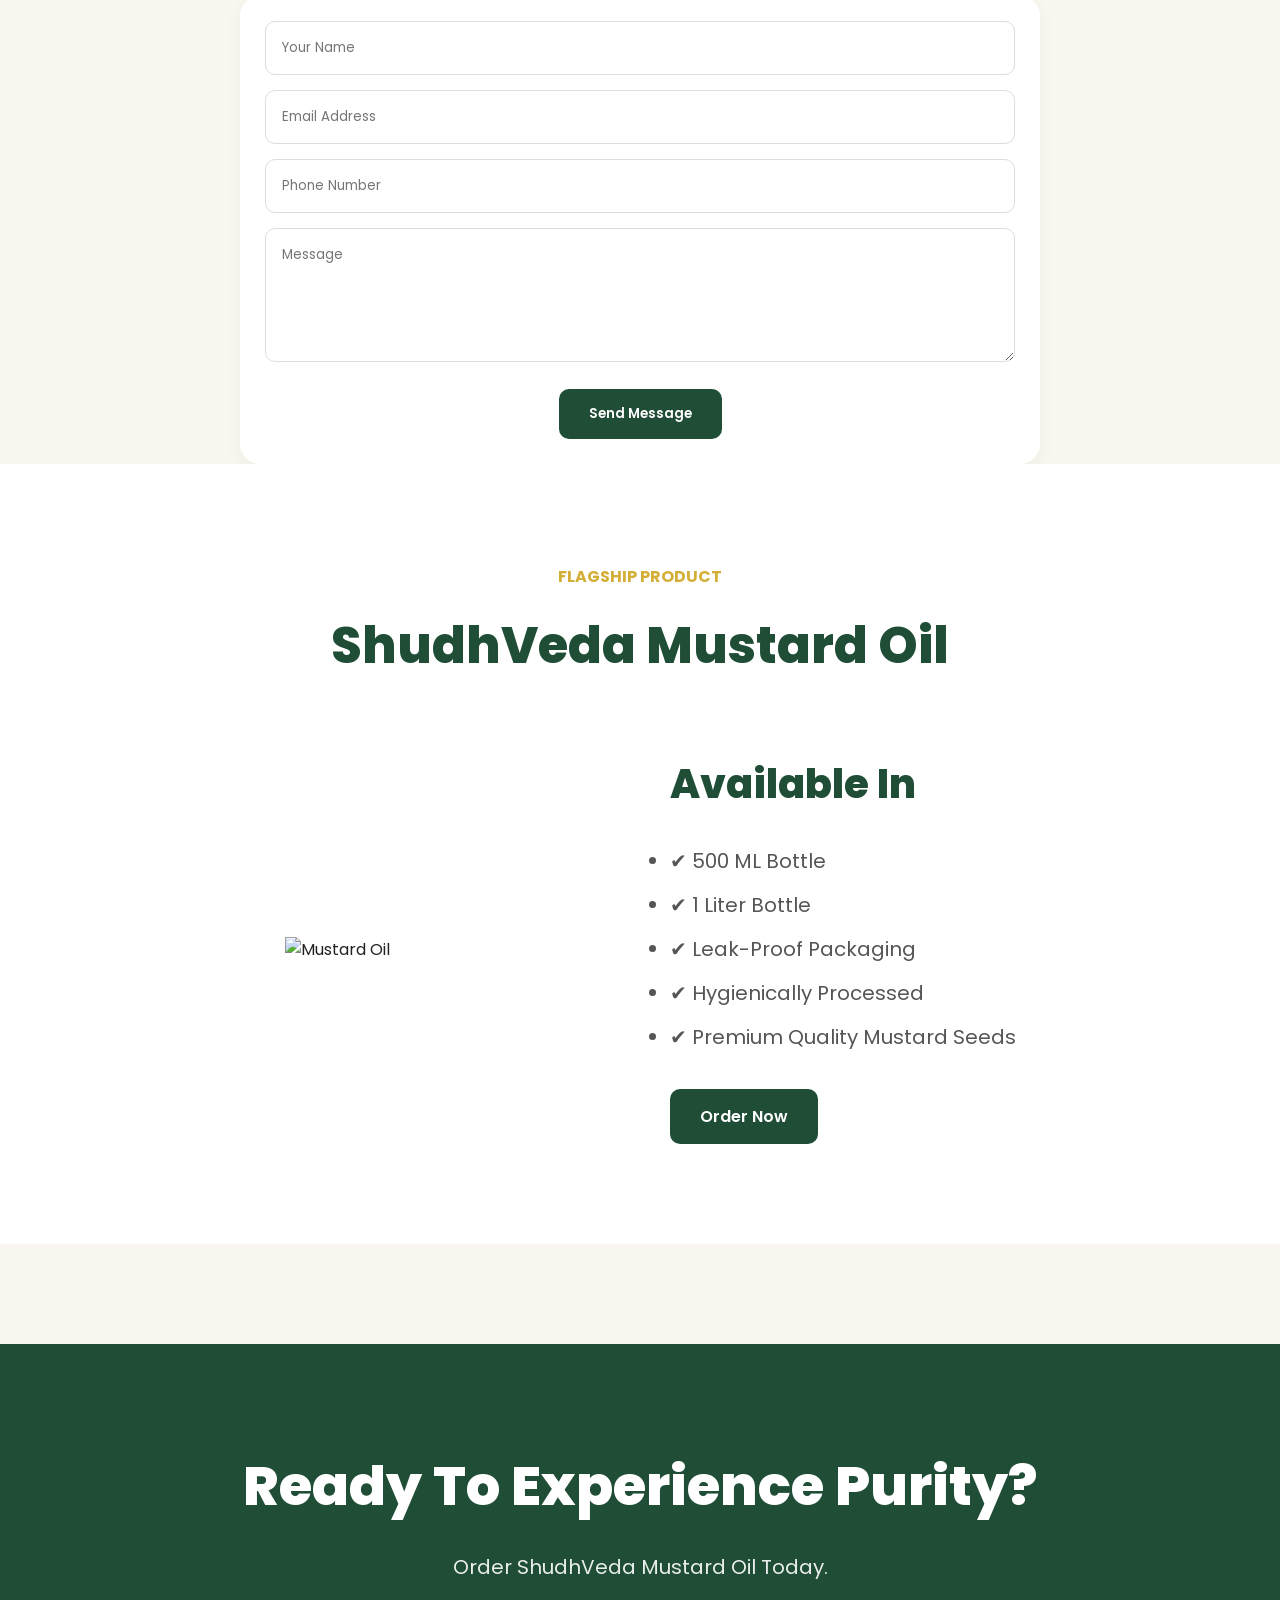
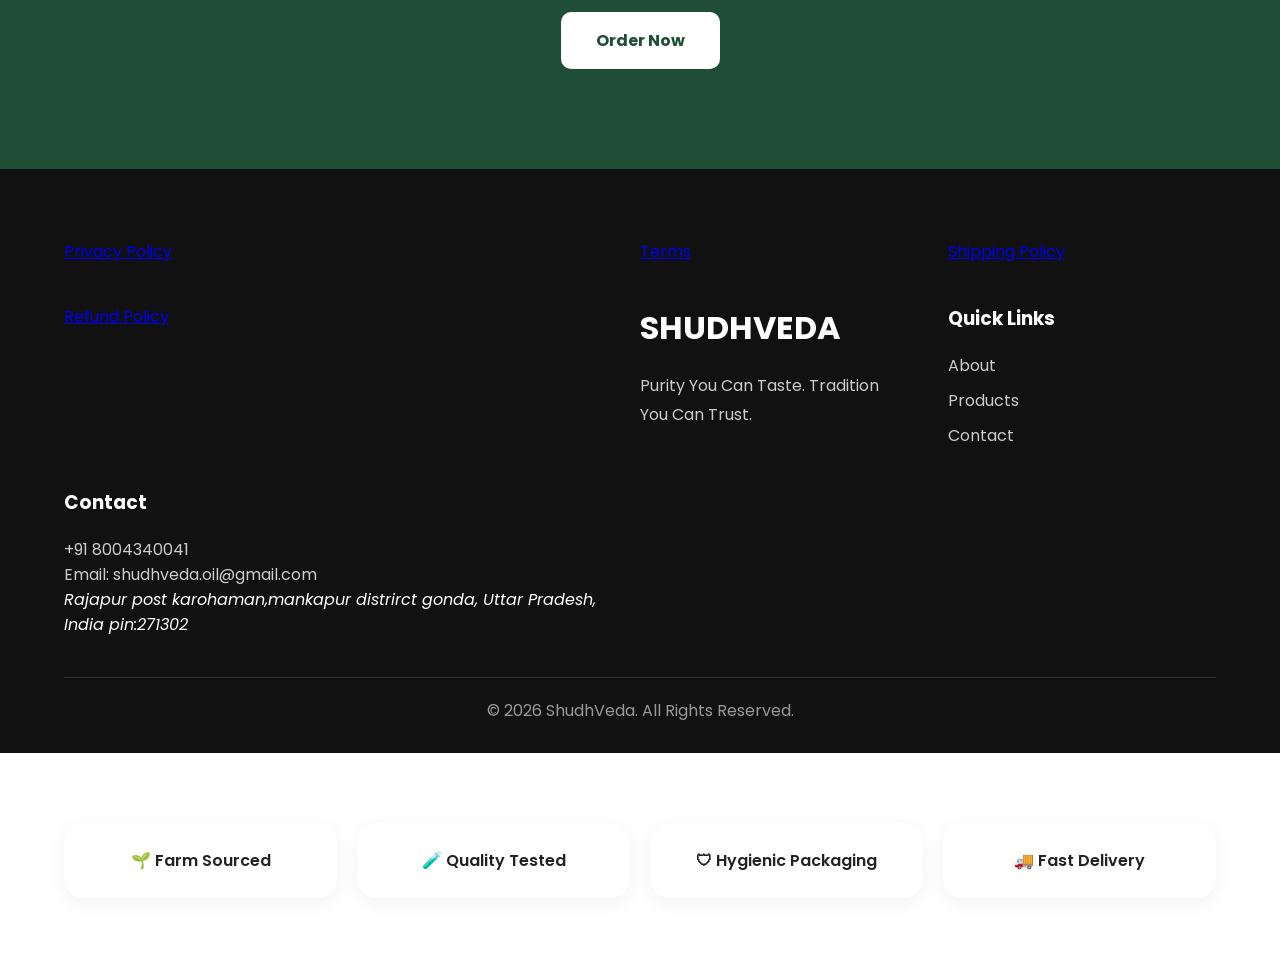
==== commit 139bcbf9: "Change greeting from 'Hello' to 'Goodbye'" ====
--- a/index.html
+++ b/index.html
@@ -1,7 +1,6 @@
 <!DOCTYPE html>
 <html lang="en">
 <head>
-    <link rel="stylesheet" href="style.css">
     <link rel="icon" href="favicon.ico">
 <meta charset="UTF-8">
 <meta name="viewport" content="width=device-width, initial-scale=1.0">
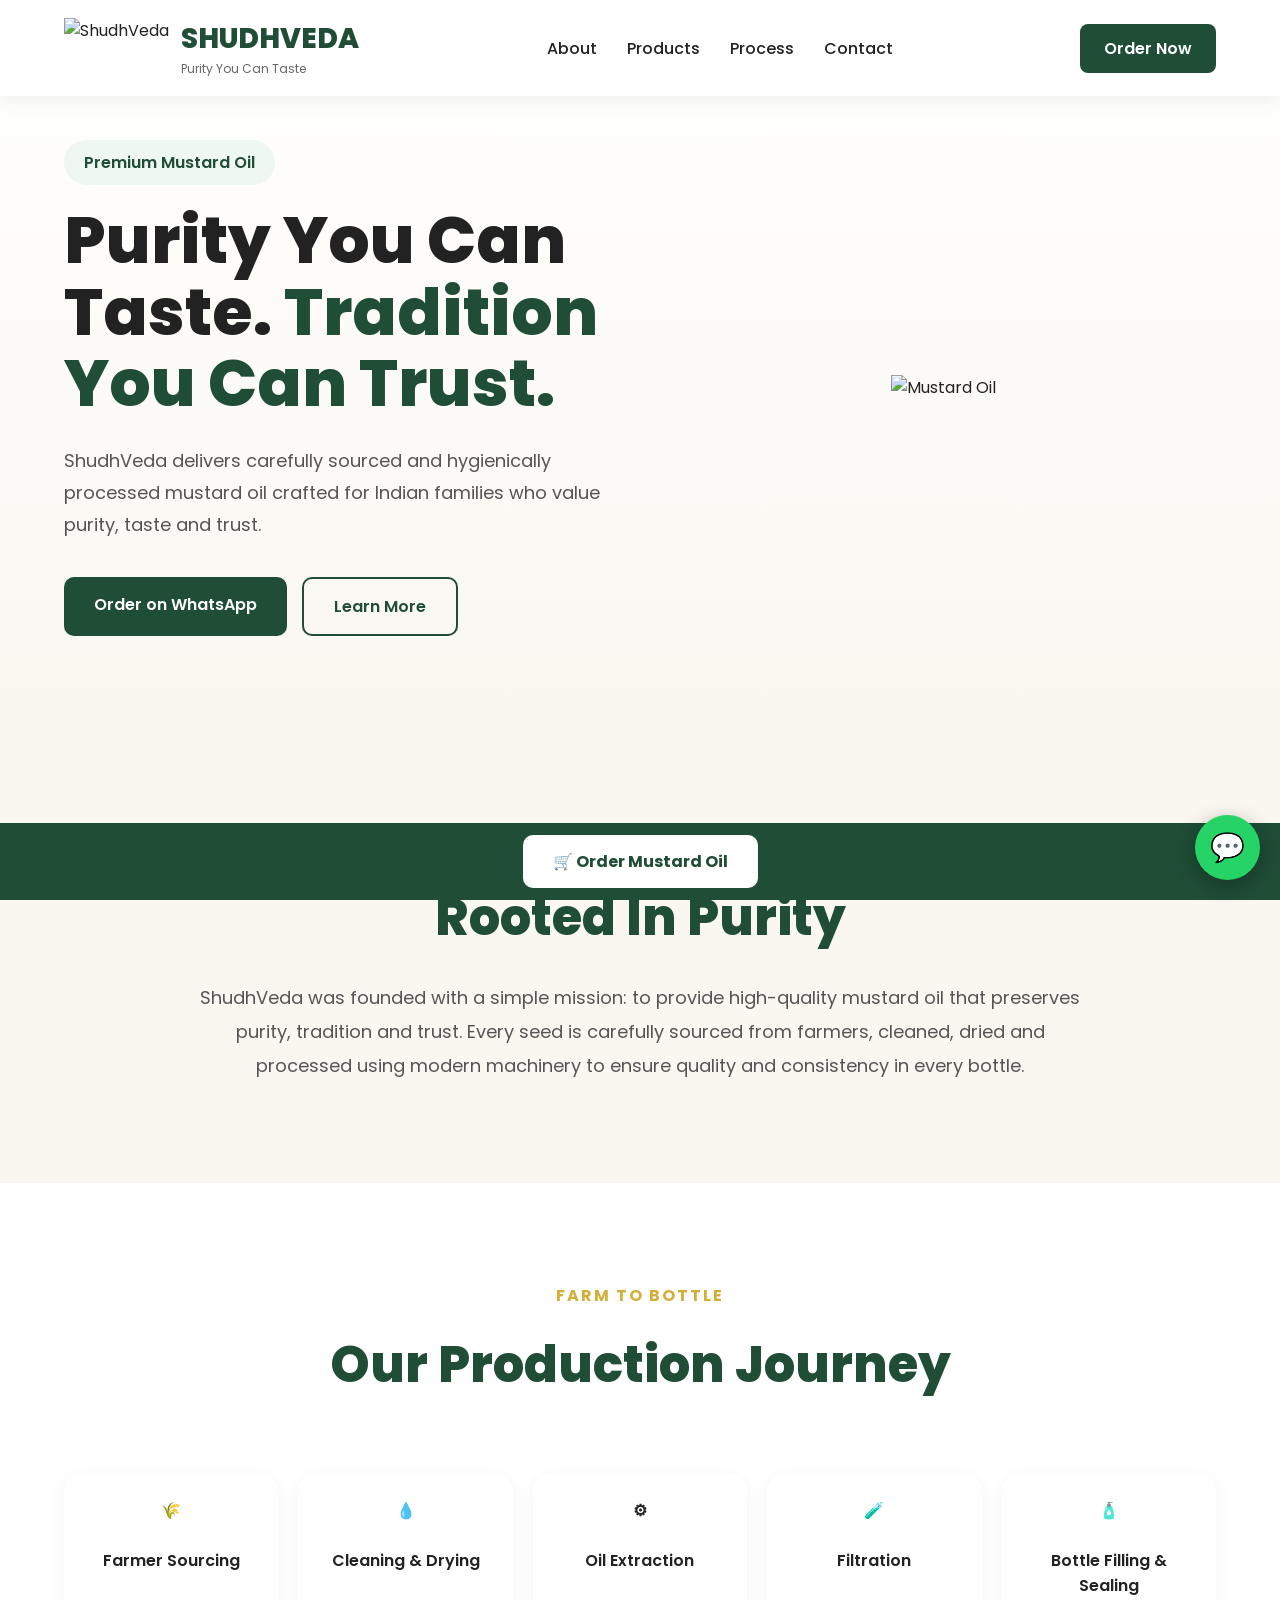
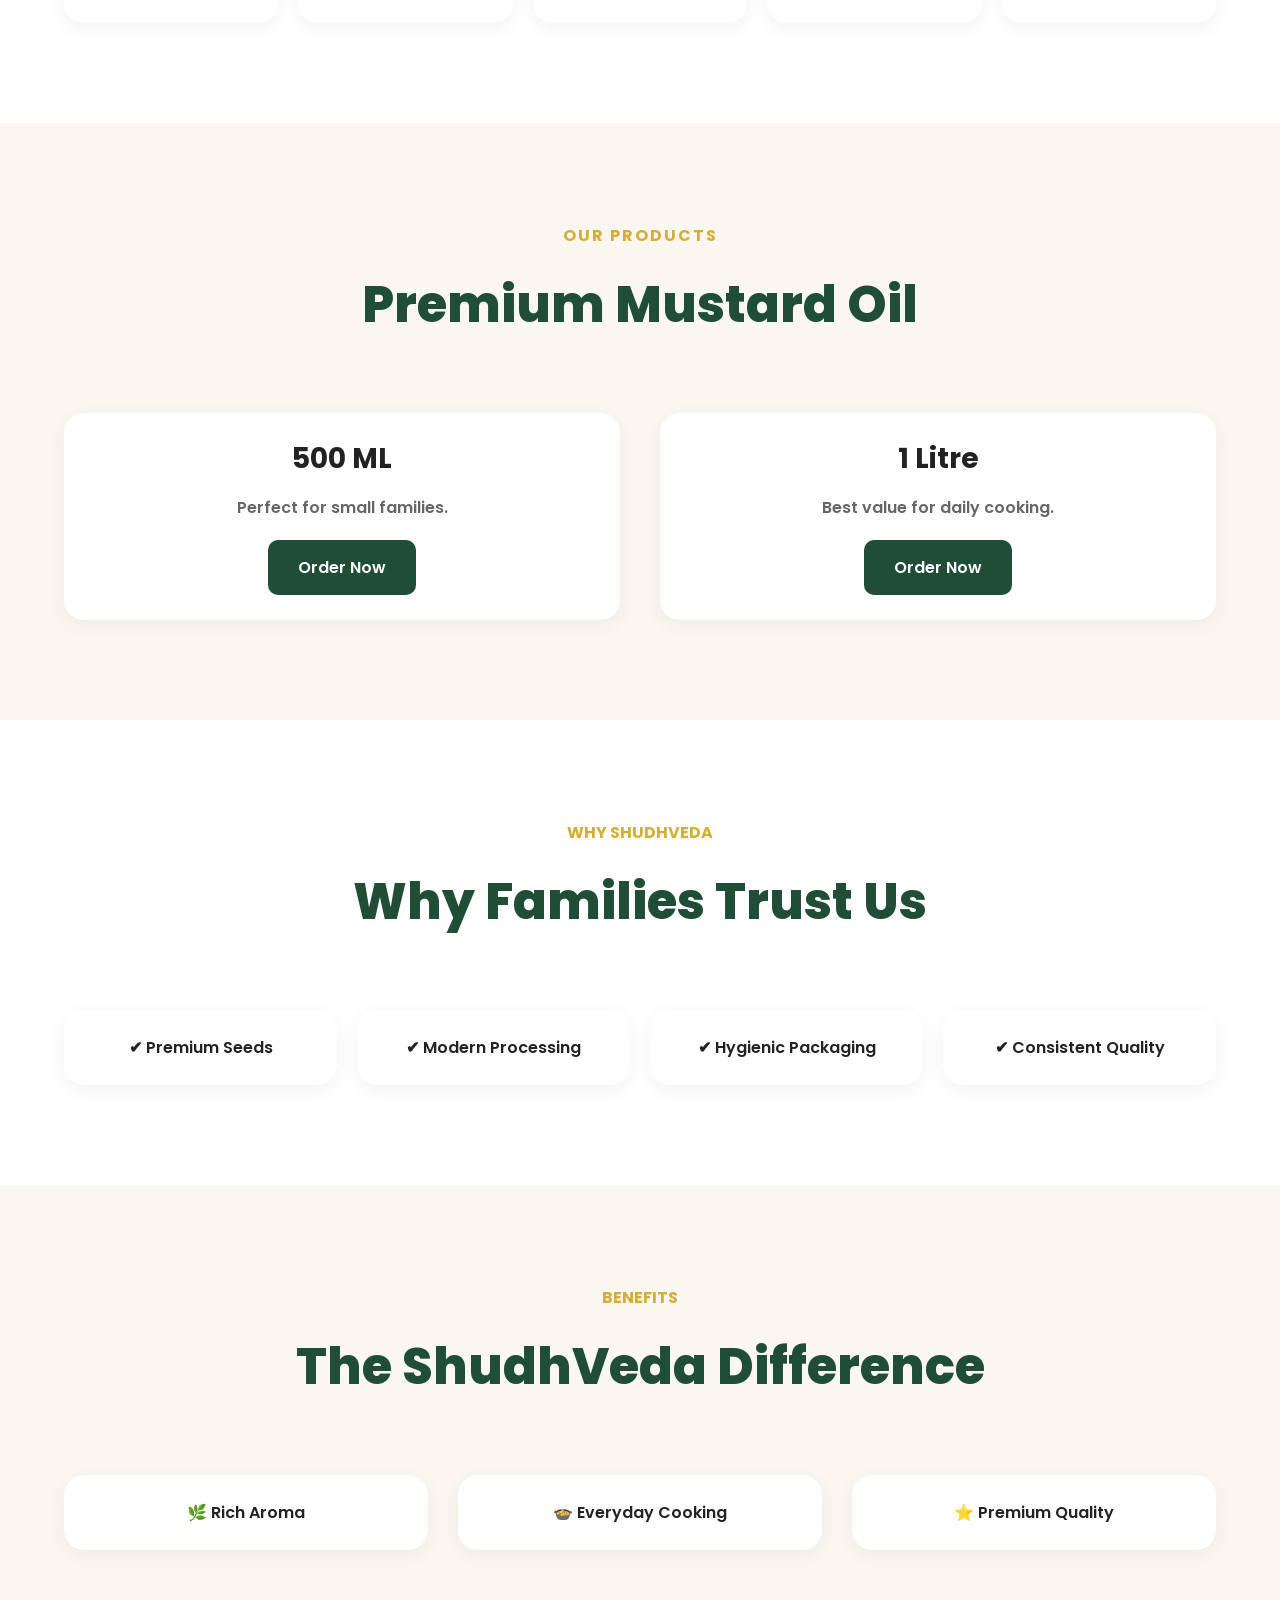
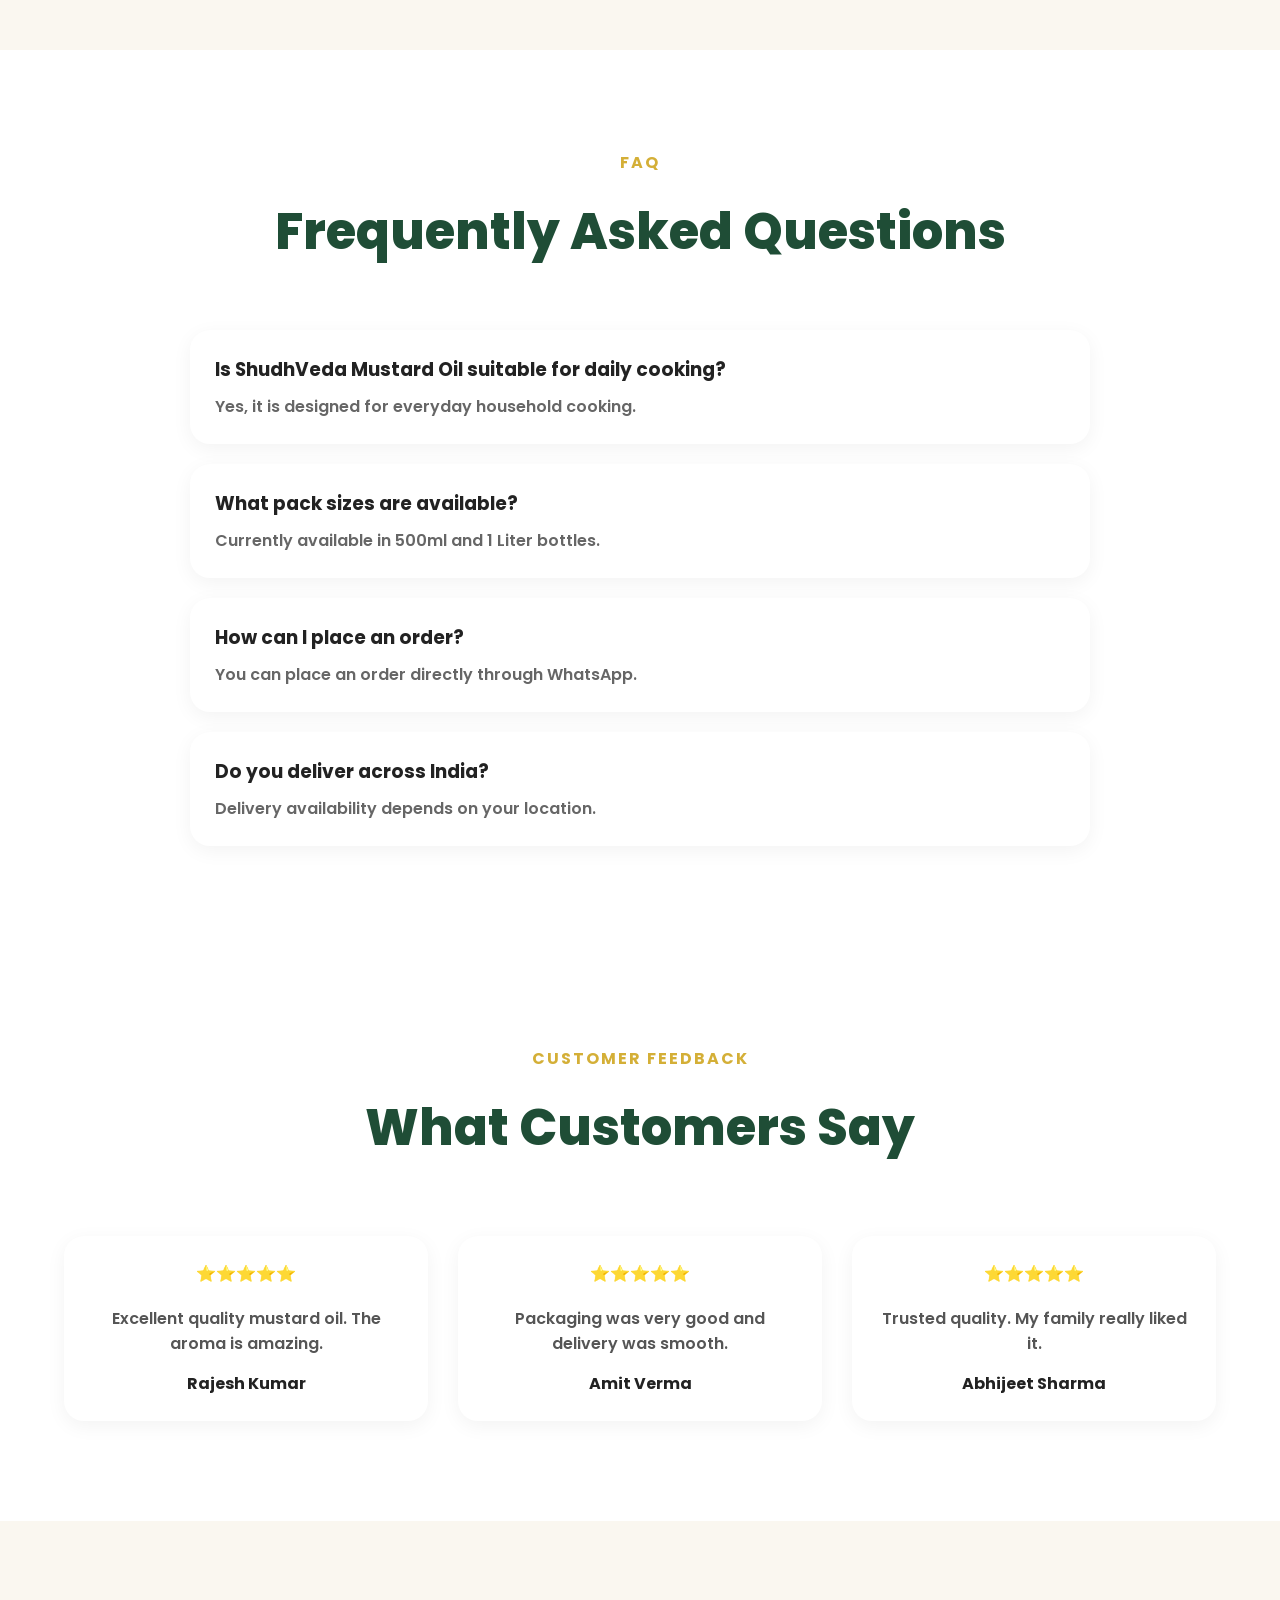
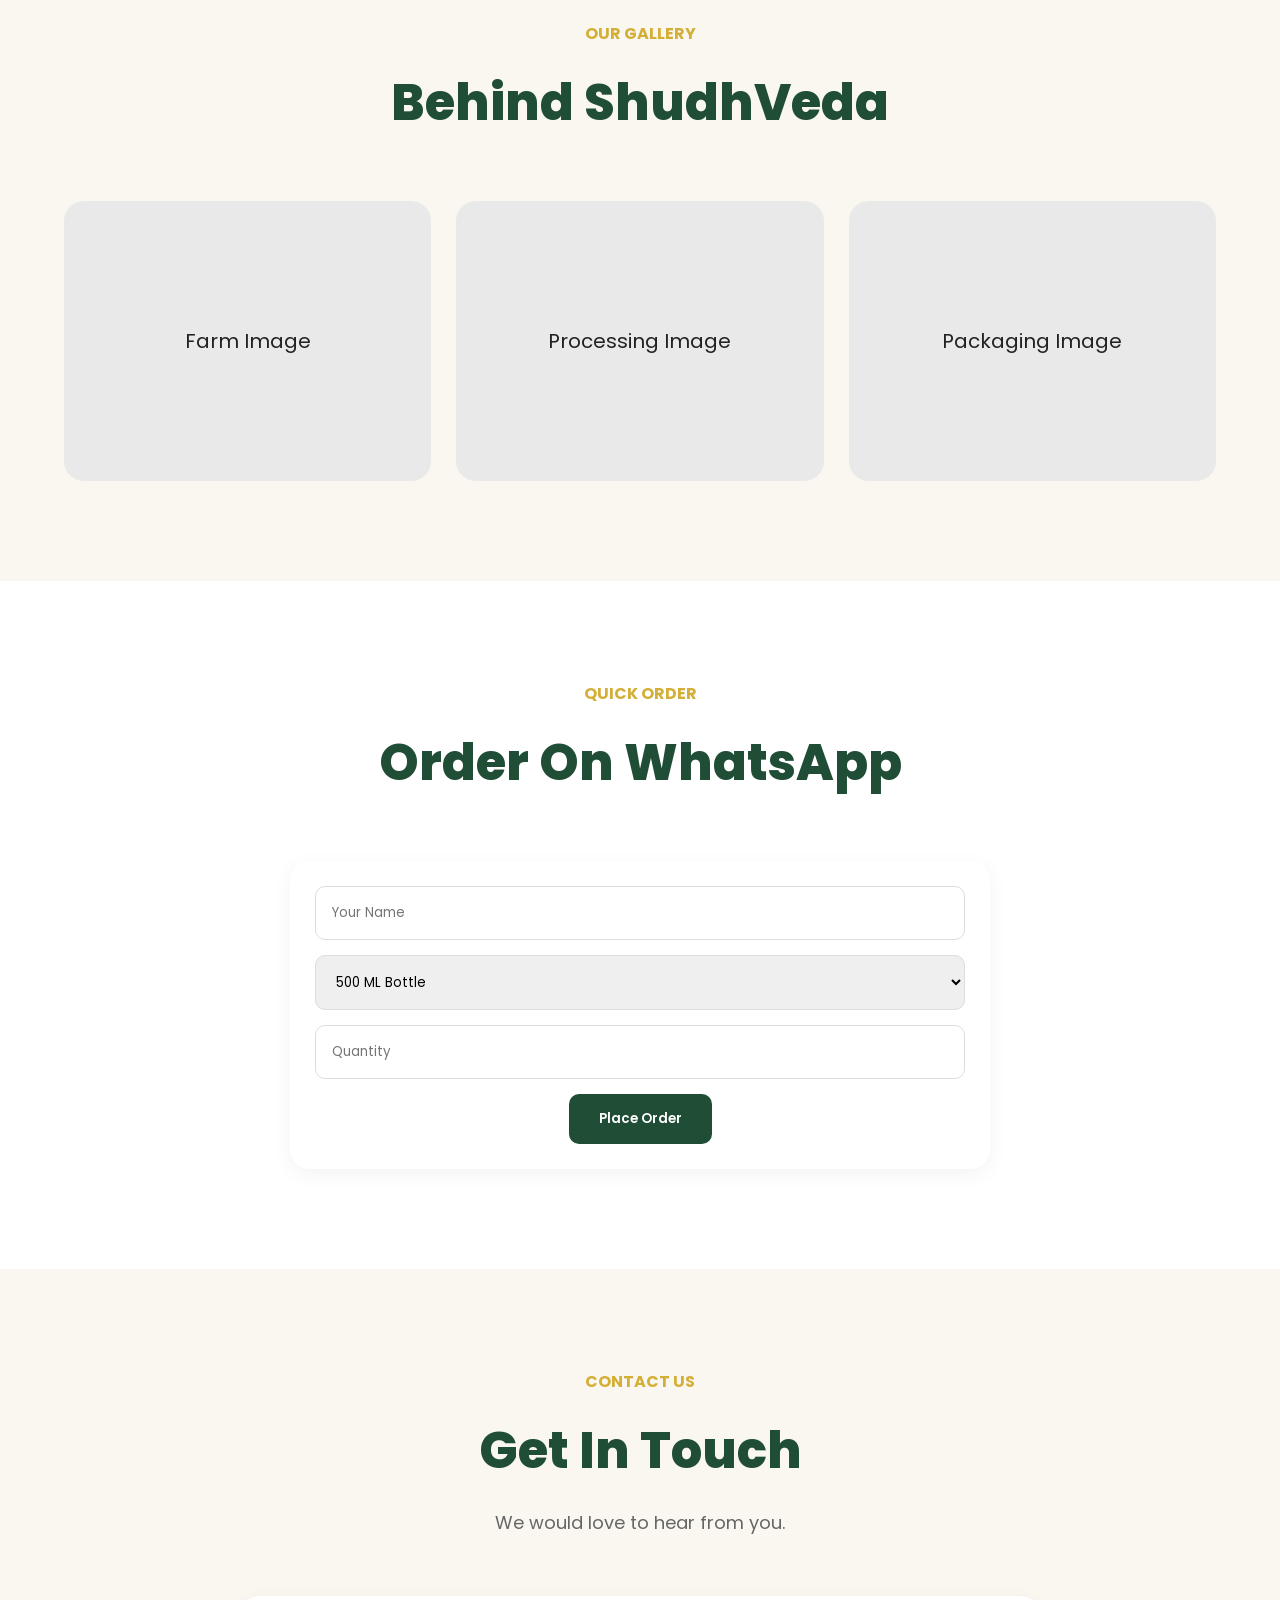
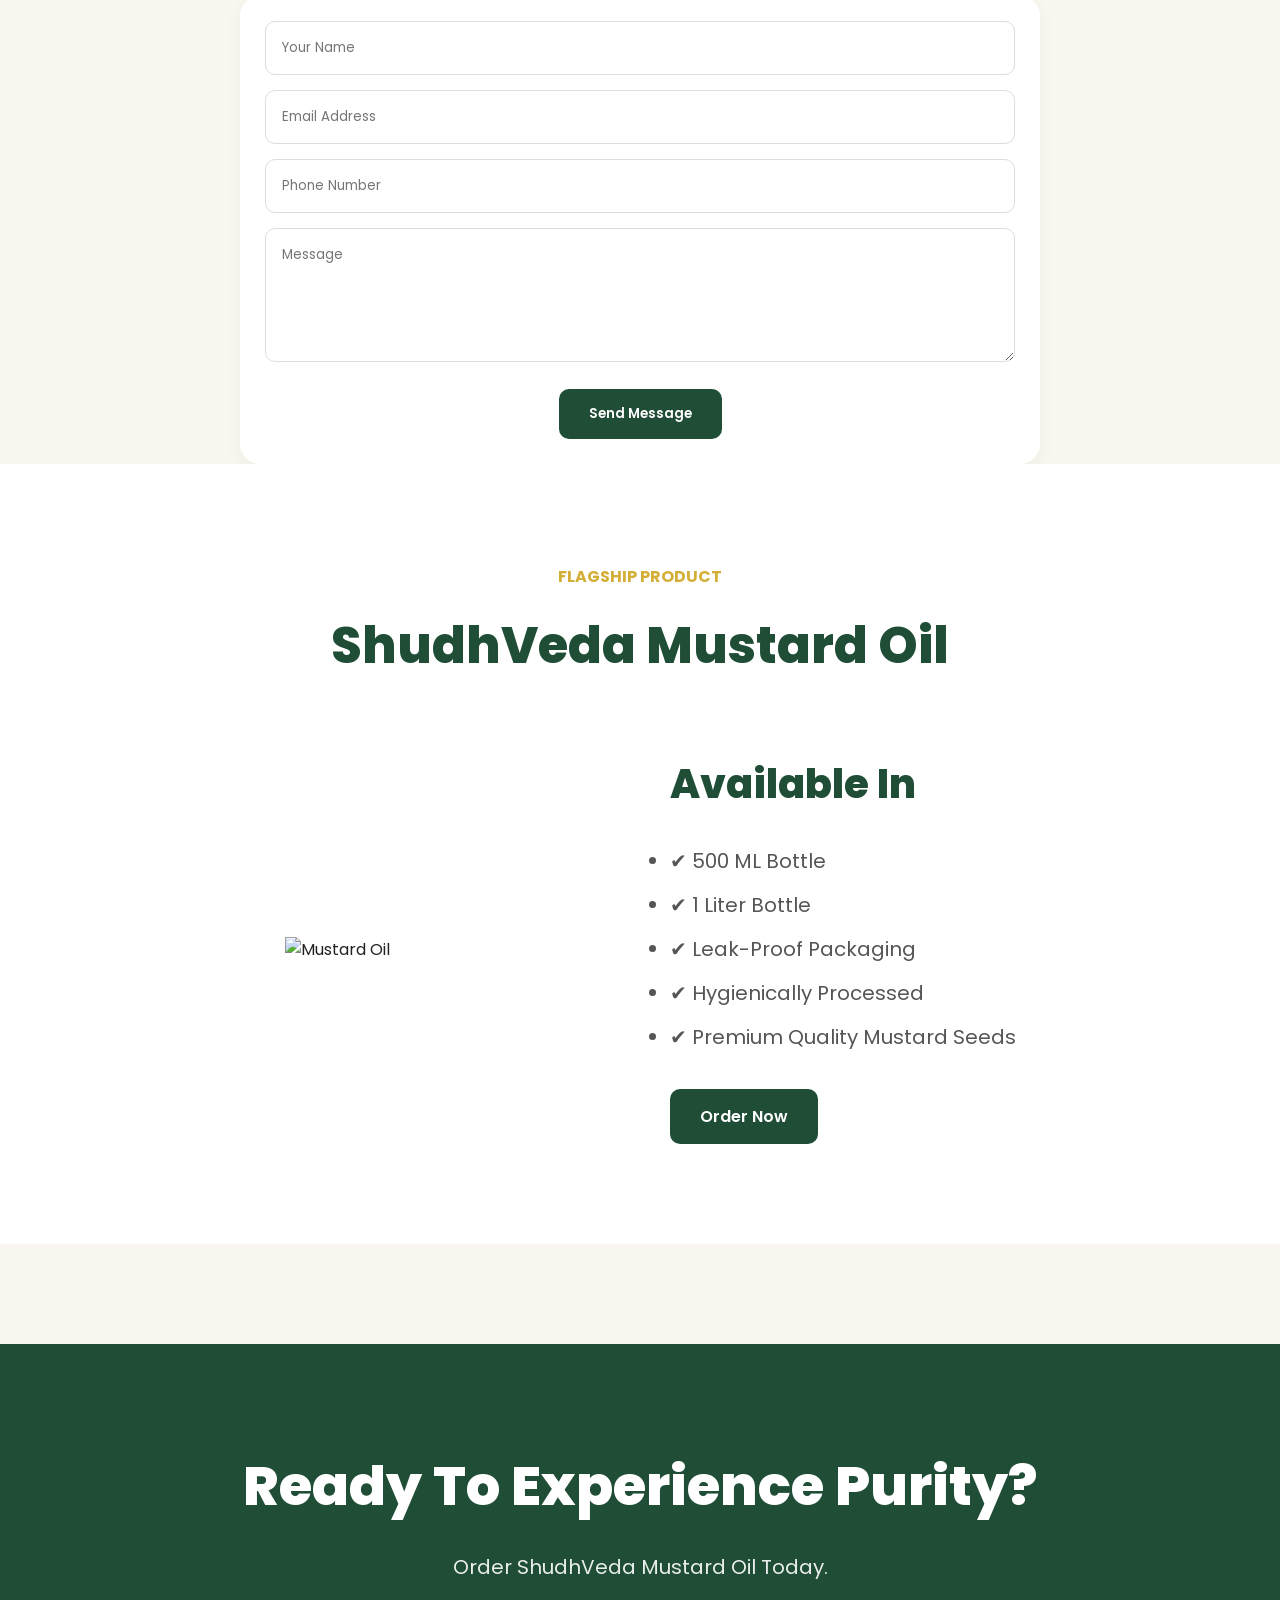
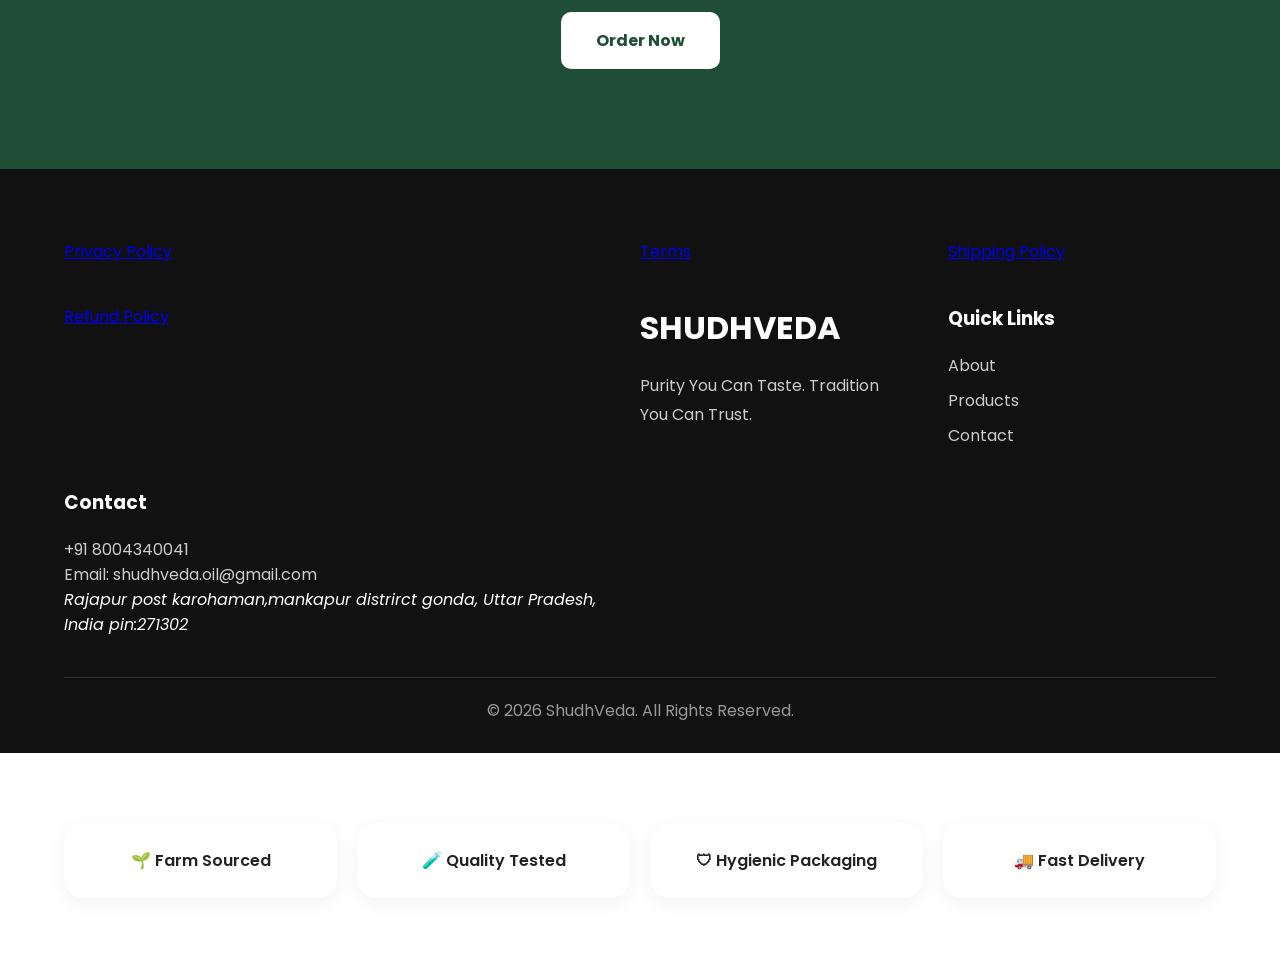
==== commit 0d12a804: "Update fmt.Println output from 'Hello' to 'Goodbye'" ====
--- a/index.html
+++ b/index.html
@@ -957,7 +957,7 @@
 Trusted quality. My family really liked it.
 </p>
 <h4 style="margin-top:15px;">
-Anushka Sharma khan
+Abhijeet Sharma
 </h4>
 </div>
 
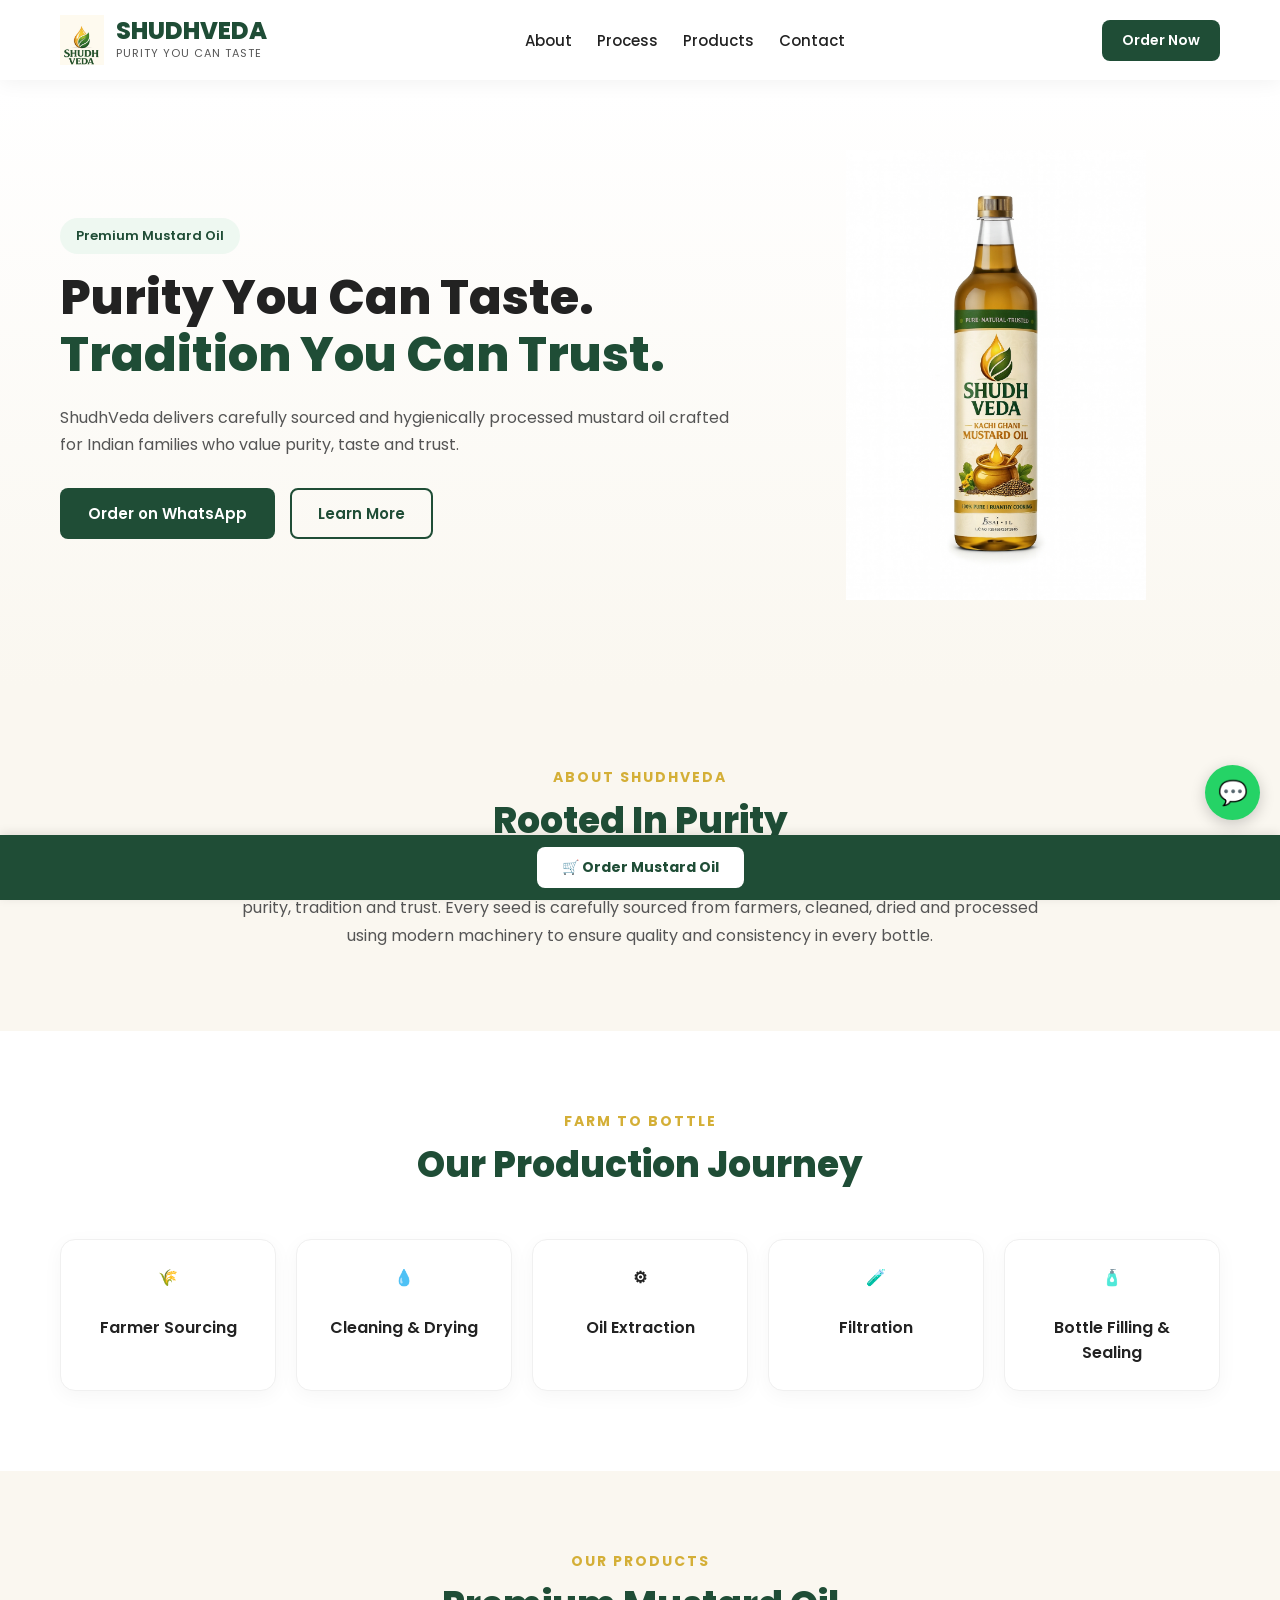
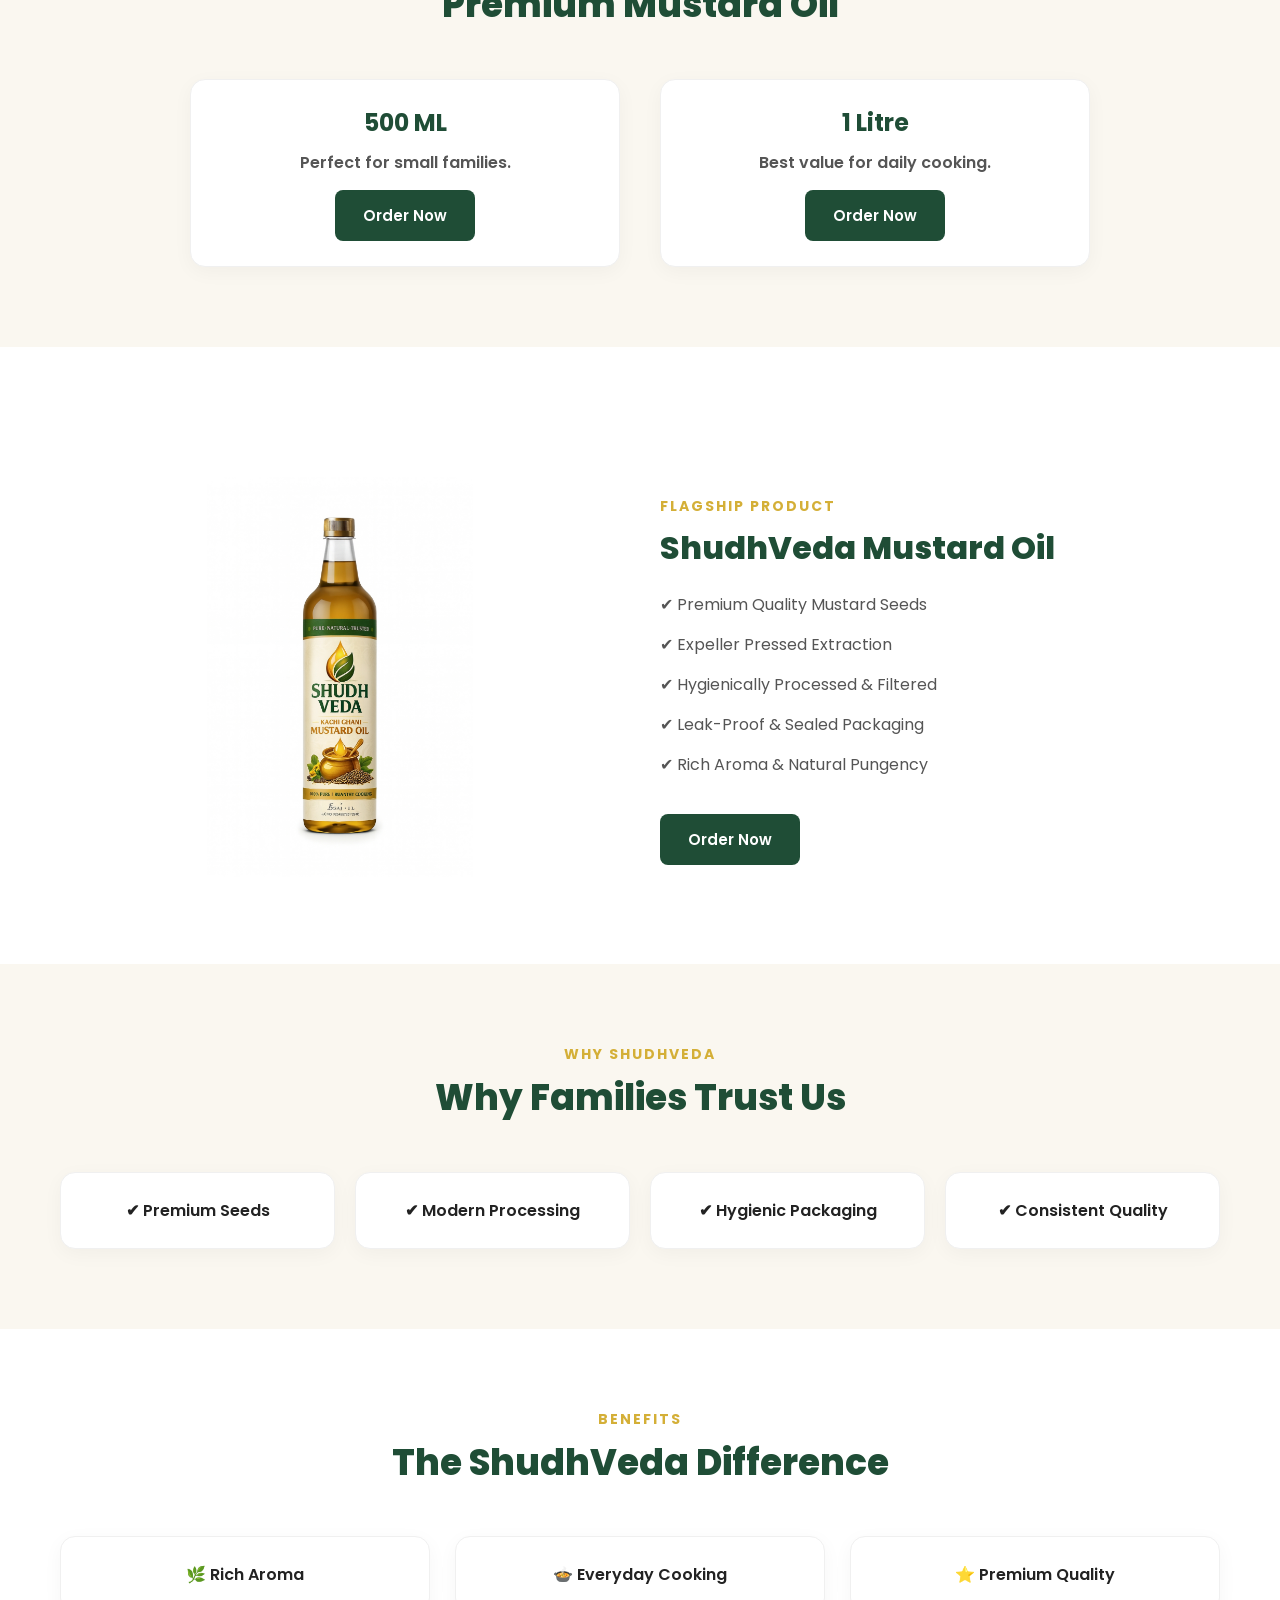
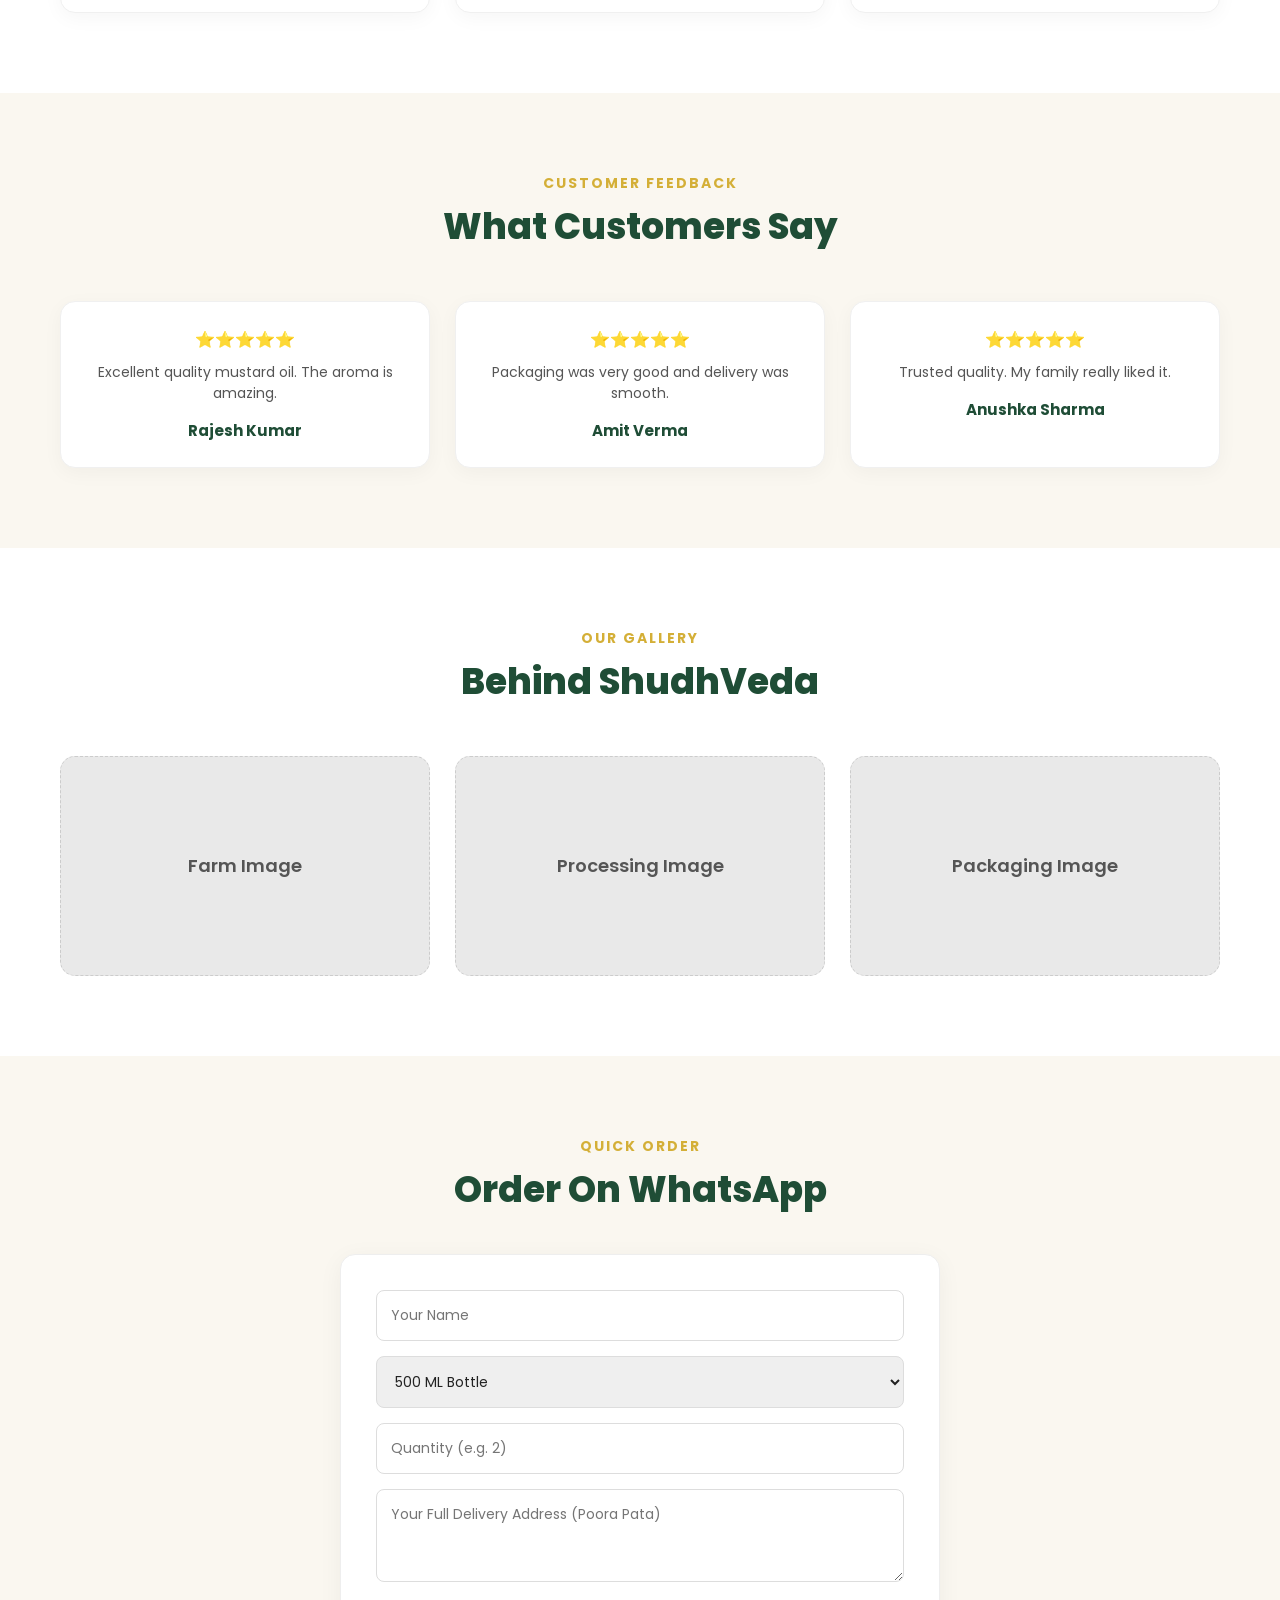
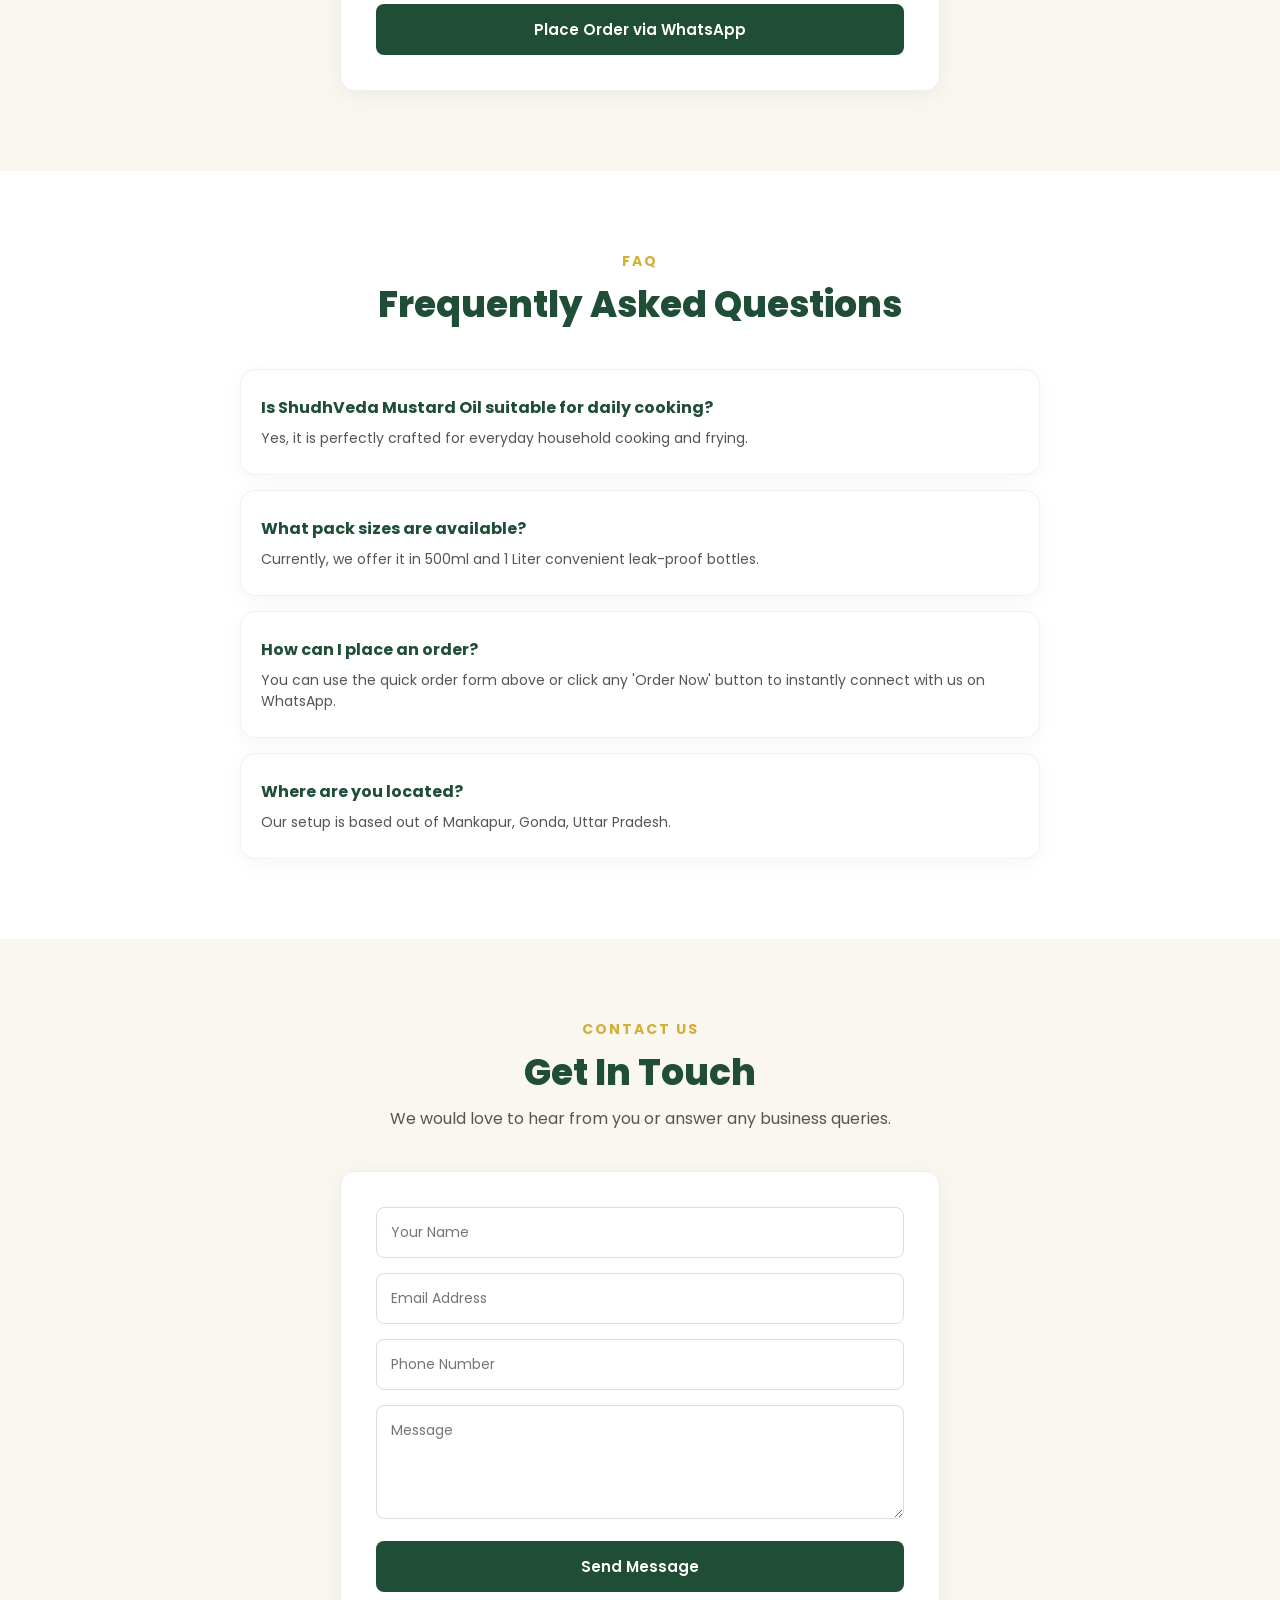
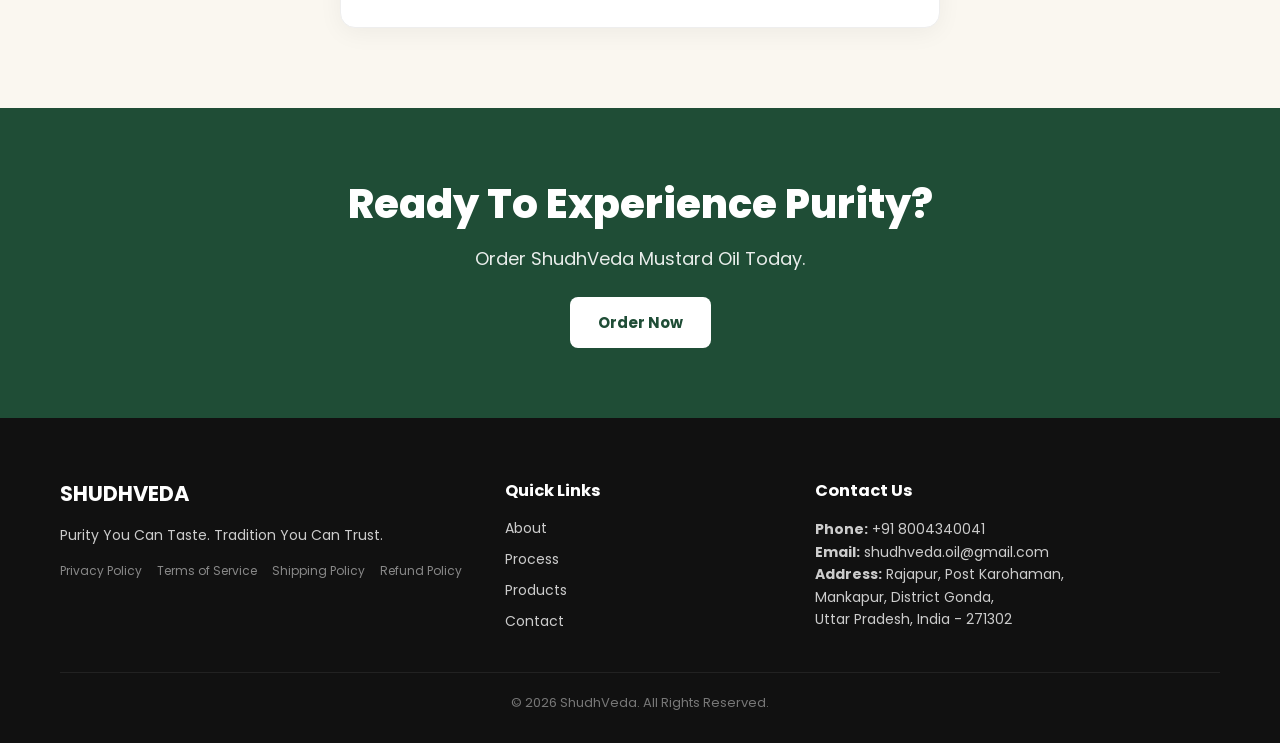
==== commit b78b0300: "Update index.html" ====
--- a/index.html
+++ b/index.html
@@ -1,1489 +1,891 @@
 <!DOCTYPE html>
 <html lang="en">
 <head>
+    <meta charset="UTF-8">
+    <meta name="viewport" content="width=device-width, initial-scale=1.0">
+    <title>ShudhVeda | Purity You Can Taste. Tradition You Can Trust.</title>
     <link rel="icon" href="favicon.ico">
-<meta charset="UTF-8">
-<meta name="viewport" content="width=device-width, initial-scale=1.0">
-
-<title>ShudhVeda | Purity You Can Taste. Tradition You Can Trust.</title>
-
-<link href="https://fonts.googleapis.com/css2?family=Poppins:wght@300;400;500;600;700;800&display=swap" rel="stylesheet">
-
-<style>
-    .reveal{
-opacity:0;
-transform:translateY(50px);
-transition:all .8s ease;
-}
-
-.reveal.active{
-opacity:1;
-transform:translateY(0);
-}
-    .fade-up{
-opacity:0;
-transform:translateY(40px);
-animation:fadeUp 1s forwards;
-}
-
-@keyframes fadeUp{
-
-to{
-opacity:1;
-transform:translateY(0);
-}
-
-}
-
-*{
-margin:0;
-padding:0;
-box-sizing:border-box;
-font-family:'Poppins',sans-serif;
-}
-
-html{
-scroll-behavior:smooth;
-}
-
-body{
-background:#ffffff;
-color:#222;
-}
-
-:root{
---primary:#1f4d36;
---secondary:#2f6d4e;
---gold:#d4af37;
---ivory:#faf7f0;
-}
-
-.container{
-width:90%;
-max-width:1300px;
-margin:auto;
-}
-
-/* NAVBAR */
-
-nav{
-position:fixed;
-top:0;
-left:0;
-width:100%;
-background:white;
-box-shadow:0 2px 20px rgba(0,0,0,.08);
-z-index:1000;
-}
-
-.nav-container{
-display:flex;
-justify-content:space-between;
-align-items:center;
-padding:18px 0;
-}
-
-.logo{
-display:flex;
-align-items:center;
-gap:12px;
-}
-
-.logo img{
-height:60px;
-}
-
-.logo-text h2{
-color:var(--primary);
-font-size:28px;
-font-weight:800;
-}
-
-.logo-text p{
-font-size:12px;
-color:#666;
-}
-
-.nav-links{
-display:flex;
-gap:30px;
-}
-
-.nav-links a{
-text-decoration:none;
-color:#222;
-font-weight:500;
-}
-
-.order-btn{
-background:var(--primary);
-color:white;
-padding:12px 24px;
-border-radius:8px;
-text-decoration:none;
-font-weight:600;
-}
-
-/* HERO */
-.hero{
-padding-top:140px;
-padding-bottom:100px;
-background:linear-gradient(
-to bottom,
-#ffffff,
-#faf7f0
-);
-}
-
-.hero-grid{
-display:grid;
-grid-template-columns:1fr 1fr;
-gap:60px;
-align-items:center;
-}
-
-.badge{
-display:inline-block;
-background:#eef8f1;
-padding:10px 20px;
-border-radius:50px;
-font-weight:600;
-color:var(--primary);
-}
-
-.hero h1{
-font-size:65px;
-line-height:1.1;
-margin-top:20px;
-font-weight:800;
-}
-
-.hero h1 span{
-color:var(--primary);
-}
-
-.hero p{
-margin-top:25px;
-font-size:18px;
-line-height:1.8;
-color:#555;
-}
-
-.hero-buttons{
-margin-top:35px;
-display:flex;
-gap:15px;
-}
-
-.btn-primary{
-background:var(--primary);
-color:white;
-padding:15px 30px;
-border-radius:10px;
-text-decoration:none;
-font-weight:600;
-}
-
-.btn-outline{
-border:2px solid var(--primary);
-color:var(--primary);
-padding:15px 30px;
-border-radius:10px;
-text-decoration:none;
-font-weight:600;
-}
-
-.hero-image{
-text-align:center;
-}
-
-.hero-image img{
-max-height:650px;
-width:auto;
-}
-
-/* TRUST */
-
-.trust{
-padding:70px 0;
-}
-
-.trust-grid{
-display:grid;
-grid-template-columns:repeat(4,1fr);
-gap:20px;
-}
-
-.trust-card{
-background:white;
-padding:25px;
-border-radius:20px;
-box-shadow:0 5px 20px rgba(0,0,0,.05);
-text-align:center;
-font-weight:600;
-}
-/* PREMIUM HOVER EFFECTS */
-
-.trust-card{
-transition:all .3s ease;
-}
-
-.trust-card:hover{
-transform:translateY(-8px);
-box-shadow:0 15px 35px rgba(0,0,0,.12);
-}
-
-/* BUTTON ANIMATION */
-
-.btn-primary,
-.btn-outline,
-.order-btn{
-transition:all .3s ease;
-}
-
-.btn-primary:hover{
-transform:translateY(-3px);
-background:#2f6d4e;
-}
-
-.btn-outline:hover{
-background:#1f4d36;
-color:white;
-}
-
-.order-btn:hover{
-background:#2f6d4e;
-}
-
-/* IMAGE ANIMATION */
-
-.hero-image img{
-transition:all .4s ease;
-}
-
-.hero-image img:hover{
-transform:scale(1.03);
-}
-
-/* SECTION SPACING */
-
-section{
-overflow:hidden;
-}
-
-/* MOBILE RESPONSIVE */
-
-@media(max-width:992px){
-
-.hero-grid{
-grid-template-columns:1fr;
-text-align:center;
-}
-
-.hero h1{
-font-size:48px;
-}
-
-.trust-grid{
-grid-template-columns:repeat(2,1fr);
-}
-
-#products .container > div:nth-child(2){
-grid-template-columns:1fr !important;
-}
-
-#process .container > div:nth-child(2){
-grid-template-columns:1fr !important;
-}
-
-}
-
-@media(max-width:768px){
-
-.nav-container{
-flex-direction:column;
-gap:15px;
-}
-
-.nav-links{
-flex-wrap:wrap;
-justify-content:center;
-gap:15px;
-}
-
-.hero{
-padding-top:180px;
-}
-
-.hero h1{
-font-size:38px;
-}
-
-.hero-buttons{
-flex-direction:column;
-}
-
-.hero-buttons a{
-width:100%;
-text-align:center;
-}
-
-.trust-grid{
-grid-template-columns:1fr;
-}
-
-h2{
-font-size:34px !important;
-}
-
-}
-
-@media(max-width:480px){
-
-.logo-text h2{
-font-size:20px;
-}
-
-.hero h1{
-font-size:30px;
-}
-
-.hero p{
-font-size:16px;
-}
-
-.container{
-width:95%;
-}
-
-}
-</style>
+    <link href="https://fonts.googleapis.com/css2?family=Poppins:wght@300;400;500;600;700;800&display=swap" rel="stylesheet">
+    
+    <style>
+        :root {
+            --primary: #1f4d36;
+            --secondary: #2f6d4e;
+            --gold: #d4af37;
+            --ivory: #faf7f0;
+            --text-dark: #222222;
+            --text-light: #555555;
+            --white: #ffffff;
+        }
+
+        * {
+            margin: 0;
+            padding: 0;
+            box-sizing: border-box;
+            font-family: 'Poppins', sans-serif;
+        }
+
+        html {
+            scroll-behavior: smooth;
+            overflow-x: hidden;
+            width: 100%;
+        }
+
+        body {
+            background: var(--white);
+            color: var(--text-dark);
+            overflow-x: hidden;
+            width: 100%;
+            padding-top: 90px;
+        }
+
+        .container {
+            width: 100%;
+            max-width: 1200px;
+            margin: 0 auto;
+            padding: 0 20px;
+        }
+
+        /* NAVBAR */
+        nav {
+            position: fixed;
+            top: 0;
+            left: 0;
+            width: 100%;
+            background: var(--white);
+            box-shadow: 0 2px 20px rgba(0,0,0,.06);
+            z-index: 1000;
+        }
+
+        .nav-container {
+            display: flex;
+            justify-content: space-between;
+            align-items: center;
+            padding: 15px 20px;
+            max-width: 1200px;
+            margin: 0 auto;
+        }
+
+        .logo {
+            display: flex;
+            align-items: center;
+            gap: 12px;
+            text-decoration: none;
+        }
+
+        .logo img {
+            height: 50px;
+            width: auto;
+        }
+
+        .logo-text h2 {
+            color: var(--primary);
+            font-size: 24px;
+            font-weight: 800;
+            line-height: 1.1;
+        }
+
+        .logo-text p {
+            font-size: 11px;
+            color: var(--text-light);
+            letter-spacing: 1px;
+            text-transform: uppercase;
+        }
+
+        .nav-links {
+            display: flex;
+            gap: 25px;
+        }
+
+        .nav-links a {
+            text-decoration: none;
+            color: var(--text-dark);
+            font-weight: 500;
+            font-size: 15px;
+            transition: color 0.3s ease;
+        }
+
+        .nav-links a:hover {
+            color: var(--primary);
+        }
+
+        .order-btn {
+            background: var(--primary);
+            color: var(--white);
+            padding: 10px 20px;
+            border-radius: 8px;
+            text-decoration: none;
+            font-weight: 600;
+            font-size: 14px;
+            transition: all 0.3s ease;
+        }
+
+        .order-btn:hover {
+            background: var(--secondary);
+            transform: translateY(-2px);
+        }
+
+        /* HERO SECTION */
+        .hero {
+            padding: 60px 0 80px 0;
+            background: linear-gradient(to bottom, #ffffff, var(--ivory));
+        }
+
+        .hero-grid {
+            display: grid;
+            grid-template-columns: 1.2fr 0.8fr;
+            gap: 40px;
+            align-items: center;
+        }
+
+        .badge {
+            display: inline-block;
+            background: #eef8f1;
+            padding: 8px 16px;
+            border-radius: 50px;
+            font-weight: 600;
+            font-size: 13px;
+            color: var(--primary);
+            margin-bottom: 15px;
+        }
+
+        .hero h1 {
+            font-size: 48px;
+            line-height: 1.2;
+            font-weight: 800;
+            color: var(--text-dark);
+        }
+
+        .hero h1 span {
+            color: var(--primary);
+            display: block;
+        }
+
+        .hero p {
+            margin-top: 20px;
+            font-size: 16px;
+            line-height: 1.7;
+            color: var(--text-light);
+        }
+
+        .hero-buttons {
+            margin-top: 30px;
+            display: flex;
+            gap: 15px;
+        }
+
+        .btn-primary {
+            background: var(--primary);
+            color: var(--white);
+            padding: 14px 28px;
+            border-radius: 8px;
+            text-decoration: none;
+            font-weight: 600;
+            display: inline-block;
+            transition: all 0.3s ease;
+            border: none;
+            font-size: 15px;
+            text-align: center;
+        }
+
+        .btn-primary:hover {
+            transform: translateY(-3px);
+            background: var(--secondary);
+            box-shadow: 0 5px 15px rgba(31, 77, 54, 0.2);
+        }
+
+        .btn-outline {
+            border: 2px solid var(--primary);
+            color: var(--primary);
+            padding: 12px 26px;
+            border-radius: 8px;
+            text-decoration: none;
+            font-weight: 600;
+            display: inline-block;
+            transition: all 0.3s ease;
+            font-size: 15px;
+            text-align: center;
+        }
+
+        .btn-outline:hover {
+            background: var(--primary);
+            color: var(--white);
+            transform: translateY(-3px);
+        }
+
+        .hero-image {
+            text-align: center;
+        }
+
+        .hero-image img {
+            max-width: 100%;
+            height: auto;
+            max-height: 450px;
+            transition: transform 0.4s ease;
+        }
+
+        /* SECTION STYLES */
+        section {
+            padding: 80px 0;
+            width: 100%;
+        }
+
+        .section-tag {
+            display: block;
+            color: var(--gold);
+            font-weight: 700;
+            letter-spacing: 2px;
+            text-transform: uppercase;
+            font-size: 14px;
+            margin-bottom: 10px;
+        }
+
+        .section-title {
+            font-size: 36px;
+            color: var(--primary);
+            font-weight: 800;
+            line-height: 1.3;
+        }
+
+        .text-center {
+            text-align: center;
+        }
+
+        /* GRIDS */
+        .grid-5 {
+            display: grid;
+            grid-template-columns: repeat(5, 1fr);
+            gap: 20px;
+            margin-top: 50px;
+        }
+
+        .grid-4 {
+            display: grid;
+            grid-template-columns: repeat(4, 1fr);
+            gap: 20px;
+            margin-top: 50px;
+        }
+
+        .grid-3 {
+            display: grid;
+            grid-template-columns: repeat(3, 1fr);
+            gap: 25px;
+            margin-top: 50px;
+        }
+
+        .grid-2 {
+            display: grid;
+            grid-template-columns: repeat(2, 1fr);
+            gap: 40px;
+            margin-top: 50px;
+            align-items: center;
+        }
+
+        .trust-card {
+            background: var(--white);
+            padding: 25px 20px;
+            border-radius: 15px;
+            box-shadow: 0 5px 20px rgba(0,0,0,.04);
+            text-align: center;
+            font-weight: 600;
+            transition: all .3s ease;
+            border: 1px solid #f0f0f0;
+        }
+
+        .trust-card:hover {
+            transform: translateY(-5px);
+            box-shadow: 0 12px 30px rgba(0,0,0,.08);
+        }
+
+        .gallery-box {
+            height: 220px;
+            background: #e9e9e9;
+            border-radius: 15px;
+            display: flex;
+            justify-content: center;
+            align-items: center;
+            font-size: 18px;
+            font-weight: 600;
+            color: var(--text-light);
+            border: 1px dashed #ccc;
+        }
+
+        /* FORM STYLING */
+        .form-container {
+            max-width: 600px;
+            margin: 40px auto 0;
+        }
+
+        .form-card {
+            background: var(--white);
+            padding: 35px;
+            border-radius: 15px;
+            box-shadow: 0 5px 25px rgba(0,0,0,.05);
+            border: 1px solid #eee;
+        }
+
+        input, select, textarea {
+            width: 100%;
+            padding: 14px;
+            margin-bottom: 15px;
+            border: 1px solid #ddd;
+            border-radius: 8px;
+            font-family: 'Poppins', sans-serif;
+            font-size: 14px;
+            color: var(--text-dark);
+            outline: none;
+            transition: border-color 0.3s;
+        }
+
+        input:focus, select:focus, textarea:focus {
+            border-color: var(--primary);
+        }
+
+        .feature-list {
+            list-style: none;
+            margin-top: 20px;
+        }
+
+        .feature-list li {
+            font-size: 16px;
+            line-height: 2;
+            color: var(--text-light);
+            margin-bottom: 8px;
+        }
+
+        /* FLOATING ELEMENTS */
+        .whatsapp-float {
+            position: fixed;
+            right: 20px;
+            bottom: 80px;
+            width: 55px;
+            height: 55px;
+            background: #25D366;
+            border-radius: 50%;
+            display: flex;
+            align-items: center;
+            justify-content: center;
+            font-size: 24px;
+            text-decoration: none;
+            color: var(--white);
+            box-shadow: 0 4px 15px rgba(0,0,0,.2);
+            z-index: 9999;
+            transition: transform 0.3s;
+        }
+
+        .whatsapp-float:hover {
+            transform: scale(1.1);
+        }
+
+        .bottom-order-bar {
+            position: fixed;
+            bottom: 0;
+            left: 0;
+            width: 100%;
+            background: var(--primary);
+            padding: 12px;
+            display: flex;
+            justify-content: center;
+            z-index: 9998;
+            box-shadow: 0 -2px 10px rgba(0,0,0,0.1);
+        }
+
+        .bottom-order-bar a {
+            background: var(--white);
+            color: var(--primary);
+            padding: 10px 25px;
+            border-radius: 8px;
+            font-weight: 700;
+            text-decoration: none;
+            font-size: 14px;
+        }
+
+        /* FOOTER */
+        footer {
+            background: #111111;
+            color: var(--white);
+            padding: 60px 0 30px;
+            font-size: 14px;
+        }
+
+        .footer-grid {
+            display: grid;
+            grid-template-columns: 1.5fr 1fr 1.5fr;
+            gap: 40px;
+        }
+
+        footer h2, footer h3 {
+            color: var(--white);
+            margin-bottom: 15px;
+        }
+
+        footer a {
+            color: #ccc;
+            text-decoration: none;
+            transition: color 0.3s;
+        }
+
+        footer a:hover {
+            color: var(--gold);
+        }
+
+        .footer-links {
+            display: flex;
+            flex-direction: column;
+            gap: 10px;
+        }
+
+        .footer-policy-links {
+            margin-top: 15px;
+            display: flex;
+            gap: 15px;
+            flex-wrap: wrap;
+        }
+
+        .footer-policy-links a {
+            font-size: 12px;
+            color: #888;
+        }
+
+        address {
+            font-style: normal;
+            line-height: 1.6;
+            color: #ccc;
+        }
+
+        /* RESPONSIVE MEDIA QUERIES */
+        @media (max-width: 992px) {
+            .hero-grid {
+                grid-template-columns: 1fr;
+                text-align: center;
+            }
+            .hero h1 {
+                font-size: 38px;
+            }
+            .hero-buttons {
+                justify-content: center;
+            }
+            .grid-5, .grid-4 {
+                grid-template-columns: repeat(3, 1fr);
+            }
+            .grid-3 {
+                grid-template-columns: repeat(2, 1fr);
+            }
+            .grid-2 {
+                grid-template-columns: 1fr;
+                text-align: center;
+            }
+            .section-title {
+                font-size: 30px;
+            }
+        }
+
+        @media (max-width: 768px) {
+            body {
+                padding-top: 130px;
+            }
+            .nav-container {
+                flex-direction: column;
+                gap: 12px;
+                padding: 10px;
+            }
+            .nav-links {
+                gap: 15px;
+                justify-content: center;
+            }
+            .hero h1 {
+                font-size: 32px;
+            }
+            .grid-5, .grid-4, .grid-3 {
+                grid-template-columns: repeat(2, 1fr);
+            }
+            .footer-grid {
+                grid-template-columns: 1fr;
+                gap: 30px;
+                text-align: center;
+            }
+            .footer-links {
+                align-items: center;
+            }
+            .footer-policy-links {
+                justify-content: center;
+            }
+        }
+
+        @media (max-width: 480px) {
+            body {
+                padding-top: 140px;
+            }
+            .logo-text h2 {
+                font-size: 20px;
+            }
+            .hero h1 {
+                font-size: 28px;
+            }
+            .hero p {
+                font-size: 14px;
+            }
+            .hero-buttons {
+                flex-direction: column;
+                gap: 10px;
+            }
+            .btn-primary, .btn-outline {
+                width: 100%;
+            }
+            .grid-5, .grid-4, .grid-3 {
+                grid-template-columns: 1fr;
+            }
+            .section-title {
+                font-size: 24px;
+            }
+            .form-card {
+                padding: 20px;
+            }
+            .whatsapp-float {
+                right: 15px;
+                bottom: 75px;
+                width: 50px;
+                height: 50px;
+                font-size: 20px;
+            }
+        }
+    </style>
 </head>
-<a
-href="https://wa.me/918004340041"
-target="_blank"
-style="
-position:fixed;
-right:20px;
-bottom:20px;
-width:65px;
-height:65px;
-background:#25D366;
-border-radius:50%;
-display:flex;
-align-items:center;
-justify-content:center;
-font-size:28px;
-text-decoration:none;
-color:white;
-box-shadow:0 5px 20px rgba(0,0,0,.3);
-z-index:9999;
-">
-💬
-</a>
-<script>
-
-function sendOrder(){
-
-let name =
-document.getElementById("name").value;
-
-let product =
-document.getElementById("product").value;
-
-let quantity =
-document.getElementById("quantity").value;
-
-let message =
-`Hello ShudhVeda,
-
-Name: ${name}
-
-Product: ${product}
-
-Quantity: ${quantity}
-
-I would like to place an order.`;
-
-let url =
-`https://wa.me/918004340041?text=${encodeURIComponent(message)}`;
-
-alert(
-"Thank you for choosing ShudhVeda. Redirecting to WhatsApp."
-);
-window.open(url,"_blank");
-
-}
-
-</script><script>
-
-const reveals =
-document.querySelectorAll(".reveal");
-
-window.addEventListener("scroll",()=>{
-
-reveals.forEach((el)=>{
-
-let top =
-el.getBoundingClientRect().top;
-
-let windowHeight =
-window.innerHeight;
-
-if(top < windowHeight - 100){
-
-el.classList.add("active");
-
-}
-
-});
-
-});
-
-</script><div
-style="
-position:fixed;
-bottom:0;
-left:0;
-width:100%;
-background:#1f4d36;
-padding:12px;
-display:flex;
-justify-content:center;
-z-index:9998;
-">
-
-<a
-href="https://wa.me/918004340041"
-style="
-background:#fff;
-color:#1f4d36;
-padding:14px 30px;
-border-radius:10px;
-font-weight:700;
-text-decoration:none;
-">
-🛒 Order Mustard Oil
-</a>
-
-</div>
 <body>
 
-<nav>
-<div class="container nav-container">
-
-<div class="logo">
-
-<img src="logo.png" alt="ShudhVeda">
-
-<div class="logo-text">
-<h2>SHUDHVEDA</h2>
-<p>Purity You Can Taste</p>
-</div>
-
-</div>
-
-<div class="nav-links">
-<a href="#about">About</a>
-<a href="#products">Products</a>
-<a href="#process">Process</a>
-<a href="#contact">Contact</a>
-</div>
-
-<a href="https://wa.me/918004340041" class="order-btn">
-Order Now
-</a>
-
-</div>
-</nav>
-
-<section class="hero">
-
-<div class="container hero-grid">
-
-<div>
-
-<div class="badge">
-Premium Mustard Oil
-</div>
-
-<h1>
-Purity You Can Taste.
-<span>Tradition You Can Trust.</span>
-</h1>
-
-<p>
-ShudhVeda delivers carefully sourced and hygienically processed mustard oil crafted for Indian families who value purity, taste and trust.
-</p>
-
-<div class="hero-buttons">
-
-<a href="https://wa.me/918004340041" class="btn-primary">
-Order on WhatsApp
-</a>
-
-<a href="#about" class="btn-outline">
-Learn More
-</a>
-
-</div>
-
-</div>
-
-<div class="hero-image">
-
-<img src="mustard-bottle.png" alt="Mustard Oil">
-
-</div>
-
-</div>
-
-</section>
-<section id="about" style="padding:100px 0;background:#faf7f0;">
-
-<div class="container">
-
-<div style="text-align:center;max-width:900px;margin:auto;">
-
-<span style="
-color:#d4af37;
-font-weight:700;
-letter-spacing:2px;
-text-transform:uppercase;
-">
-About ShudhVeda
-</span>
-
-<h2 style="
-font-size:50px;
-margin-top:20px;
-color:#1f4d36;
-font-weight:800;
-">
-Rooted In Purity
-</h2>
-
-<p style="
-margin-top:25px;
-font-size:18px;
-line-height:1.9;
-color:#555;
-">
-ShudhVeda was founded with a simple mission:
-to provide high-quality mustard oil that preserves
-purity, tradition and trust.
-
-Every seed is carefully sourced from farmers,
-cleaned, dried and processed using modern machinery
-to ensure quality and consistency in every bottle.
-</p>
-
-</div>
-
-</div>
-
-</section>
-<section id="process" style="padding:100px 0;">
-
-<div class="container">
-
-<div style="text-align:center;">
-
-<span style="
-color:#d4af37;
-font-weight:700;
-letter-spacing:2px;
-text-transform:uppercase;
-">
-Farm To Bottle
-</span>
-
-<h2 style="
-font-size:50px;
-margin-top:20px;
-color:#1f4d36;
-font-weight:800;
-">
-Our Production Journey
-</h2>
-
-</div>
-
-<div style="
-display:grid;
-grid-template-columns:repeat(5,1fr);
-gap:20px;
-margin-top:70px;
-">
-
-<div class="trust-card">
-🌾<br><br>
-Farmer Sourcing
-</div>
-
-<div class="trust-card">
-💧<br><br>
-Cleaning & Drying
-</div>
-
-<div class="trust-card">
-⚙<br><br>
-Oil Extraction
-</div>
-
-<div class="trust-card">
-🧪<br><br>
-Filtration
-</div>
-
-<div class="trust-card">
-🧴<br><br>
-Bottle Filling & Sealing
-</div>
-
-</div>
-
-</div>
-
-</section><section id="products"
-style="
-padding:100px 0;
-background:#faf7f0;
-">
-
-<div class="container">
-
-<div style="text-align:center;">
-
-<span style="
-color:#d4af37;
-font-weight:700;
-letter-spacing:2px;
-">
-OUR PRODUCTS
-</span>
-
-<h2 style="
-font-size:50px;
-margin-top:20px;
-font-weight:800;
-color:#1f4d36;
-">
-Premium Mustard Oil
-</h2>
-
-</div>
-
-<div style="
-display:grid;
-grid-template-columns:repeat(2,1fr);
-gap:40px;
-margin-top:70px;
-">
-
-<div class="trust-card">
-
-<h3 style="font-size:28px;">
-500 ML
-</h3>
-
-<p style="
-margin-top:15px;
-color:#666;
-">
-Perfect for small families.
-</p>
-
-<a
-href="https://wa.me/918004340041"
-class="btn-primary"
-style="
-display:inline-block;
-margin-top:20px;
-">
-Order Now
-</a>
-
-</div>
-
-<div class="trust-card">
-
-<h3 style="font-size:28px;">
-1 Litre
-</h3>
-
-<p style="
-margin-top:15px;
-color:#666;
-">
-Best value for daily cooking.
-</p>
-
-<a
-href="https://wa.me/918004340041"
-class="btn-primary"
-style="
-display:inline-block;
-margin-top:20px;
-">
-Order Now
-</a>
-
-</div>
-
-</div>
-
-</div>
-
-</section><section style="padding:100px 0;">
-
-<div class="container">
-
-<div style="text-align:center;">
-
-<span style="
-color:#d4af37;
-font-weight:700;
-">
-WHY SHUDHVEDA
-</span>
-
-<h2 style="
-font-size:50px;
-margin-top:20px;
-font-weight:800;
-color:#1f4d36;
-">
-Why Families Trust Us
-</h2>
-
-</div>
-
-<div class="trust-grid" style="margin-top:70px;">
-
-<div class="trust-card">
-✔ Premium Seeds
-</div>
-
-<div class="trust-card">
-✔ Modern Processing
-</div>
-
-<div class="trust-card">
-✔ Hygienic Packaging
-</div>
-
-<div class="trust-card">
-✔ Consistent Quality
-</div>
-
-</div>
-
-</div>
-
-</section><section
-style="
-padding:100px 0;
-background:#faf7f0;
-">
-
-<div class="container">
-
-<div style="text-align:center;">
-
-<span style="
-color:#d4af37;
-font-weight:700;
-">
-BENEFITS
-</span>
-
-<h2 style="
-font-size:50px;
-margin-top:20px;
-font-weight:800;
-color:#1f4d36;
-">
-The ShudhVeda Difference
-</h2>
-
-</div>
-
-<div style="
-display:grid;
-grid-template-columns:repeat(3,1fr);
-gap:30px;
-margin-top:70px;
-">
-
-<div class="trust-card">
-🌿 Rich Aroma
-</div>
-
-<div class="trust-card">
-🍲 Everyday Cooking
-</div>
-
-<div class="trust-card">
-⭐ Premium Quality
-</div>
-
-</div>
-
-</div>
-
-</section>
-<section id="faq" style="padding:100px 0;background:#fff;">
-
-<div class="container">
-
-<div style="text-align:center;">
-
-<span style="
-color:#d4af37;
-font-weight:700;
-letter-spacing:2px;
-">
-FAQ
-</span>
-
-<h2 style="
-font-size:50px;
-margin-top:20px;
-font-weight:800;
-color:#1f4d36;
-">
-Frequently Asked Questions
-</h2>
-
-</div>
-
-<div style="
-max-width:900px;
-margin:60px auto 0;
-">
-
-<div class="trust-card" style="text-align:left;margin-bottom:20px;">
-<h3>Is ShudhVeda Mustard Oil suitable for daily cooking?</h3>
-<p style="margin-top:10px;color:#666;">
-Yes, it is designed for everyday household cooking.
-</p>
-</div>
-
-<div class="trust-card" style="text-align:left;margin-bottom:20px;">
-<h3>What pack sizes are available?</h3>
-<p style="margin-top:10px;color:#666;">
-Currently available in 500ml and 1 Liter bottles.
-</p>
-</div>
-
-<div class="trust-card" style="text-align:left;margin-bottom:20px;">
-<h3>How can I place an order?</h3>
-<p style="margin-top:10px;color:#666;">
-You can place an order directly through WhatsApp.
-</p>
-</div>
-
-<div class="trust-card" style="text-align:left;">
-<h3>Do you deliver across India?</h3>
-<p style="margin-top:10px;color:#666;">
-Delivery availability depends on your location.
-</p>
-</div>
-
-</div>
-
-</div>
-
-</section>
-<section style="
-padding:100px 0;
-background:white;
-">
-
-<div class="container">
-
-<div style="text-align:center;">
-
-<span style="
-color:#d4af37;
-font-weight:700;
-letter-spacing:2px;
-">
-CUSTOMER FEEDBACK
-</span>
-
-<h2 style="
-font-size:50px;
-margin-top:20px;
-font-weight:800;
-color:#1f4d36;
-">
-What Customers Say
-</h2>
-
-</div>
-
-<div style="
-display:grid;
-grid-template-columns:repeat(3,1fr);
-gap:30px;
-margin-top:70px;
-">
-
-<div class="trust-card">
-⭐⭐⭐⭐⭐
-<p style="margin-top:20px;color:#555;">
-Excellent quality mustard oil. The aroma is amazing.
-</p>
-<h4 style="margin-top:15px;">
-Rajesh Kumar
-</h4>
-</div>
-
-<div class="trust-card">
-⭐⭐⭐⭐⭐
-<p style="margin-top:20px;color:#555;">
-Packaging was very good and delivery was smooth.
-</p>
-<h4 style="margin-top:15px;">
-Amit Verma
-</h4>
-</div>
-
-<div class="trust-card">
-⭐⭐⭐⭐⭐
-<p style="margin-top:20px;color:#555;">
-Trusted quality. My family really liked it.
-</p>
-<h4 style="margin-top:15px;">
-Abhijeet Sharma
-</h4>
-</div>
-
-</div>
-
-</section>
-<section style="
-padding:100px 0;
-background:#faf7f0;
-">
-
-<div class="container">
-
-<div style="text-align:center;">
-
-<span style="
-color:#d4af37;
-font-weight:700;
-">
-OUR GALLERY
-</span>
-
-<h2 style="
-font-size:50px;
-margin-top:20px;
-font-weight:800;
-color:#1f4d36;
-">
-Behind ShudhVeda
-</h2>
-
-</div>
-
-<div style="
-display:grid;
-grid-template-columns:repeat(3,1fr);
-gap:25px;
-margin-top:60px;
-">
-
-<div style="
-height:280px;
-background:#e9e9e9;
-border-radius:20px;
-display:flex;
-justify-content:center;
-align-items:center;
-font-size:20px;
-">
-Farm Image
-</div>
-
-<div style="
-height:280px;
-background:#e9e9e9;
-border-radius:20px;
-display:flex;
-justify-content:center;
-align-items:center;
-font-size:20px;
-">
-Processing Image
-</div>
-
-<div style="
-height:280px;
-background:#e9e9e9;
-border-radius:20px;
-display:flex;
-justify-content:center;
-align-items:center;
-font-size:20px;
-">
-Packaging Image
-</div>
-
-</div>
-
-</div>
-
-</section><section style="
-padding:100px 0;
-background:white;
-">
-
-<div class="container">
-
-<div style="text-align:center;">
-
-<span style="
-color:#d4af37;
-font-weight:700;
-">
-QUICK ORDER
-</span>
-
-<h2 style="
-font-size:50px;
-margin-top:20px;
-font-weight:800;
-color:#1f4d36;
-">
-Order On WhatsApp
-</h2>
-
-</div>
-
-<div style="
-max-width:700px;
-margin:60px auto 0;
-">
-
-<div class="trust-card">
-
-<input
-id="name"
-type="text"
-placeholder="Your Name"
-style="
-width:100%;
-padding:16px;
-margin-bottom:15px;
-border:1px solid #ddd;
-border-radius:10px;
-">
-
-<select
-id="product"
-style="
-width:100%;
-padding:16px;
-margin-bottom:15px;
-border:1px solid #ddd;
-border-radius:10px;
-">
-
-<option>500 ML Bottle</option>
-<option>1 Liter Bottle</option>
-
-</select>
-
-<input
-id="quantity"
-type="number"
-placeholder="Quantity"
-style="
-width:100%;
-padding:16px;
-margin-bottom:15px;
-border:1px solid #ddd;
-border-radius:10px;
-">
-
-<button
-onclick="sendOrder()"
-class="btn-primary"
-style="
-border:none;
-cursor:pointer;
-">
-Place Order
-</button>
-
-</div>
-
-</div>
-
-</div>
-
-</section>
-
-</section><section id="contact" style="
-padding:100px 0;
-background:#faf7f0;
-">
-
-<div class="container">
-
-<div style="text-align:center;">
-
-<span style="
-color:#d4af37;
-font-weight:700;
-">
-CONTACT US
-</span>
-
-<h2 style="
-font-size:50px;
-margin-top:20px;
-font-weight:800;
-color:#1f4d36;
-">
-Get In Touch
-</h2>
-
-<p style="
-margin-top:20px;
-font-size:18px;
-color:#666;
-">
-We would love to hear from you.
-</p>
-
-</div>
-
-<div style="
-max-width:800px;
-margin:60px auto 0;
-">
-
-<form class="trust-card">
-
-<input
-type="text"
-placeholder="Your Name"
-style="
-width:100%;
-padding:16px;
-margin-bottom:15px;
-border:1px solid #ddd;
-border-radius:10px;
-">
-
-<input
-type="email"
-placeholder="Email Address"
-style="
-width:100%;
-padding:16px;
-margin-bottom:15px;
-border:1px solid #ddd;
-border-radius:10px;
-">
-
-<input
-type="text"
-placeholder="Phone Number"
-style="
-width:100%;
-padding:16px;
-margin-bottom:15px;
-border:1px solid #ddd;
-border-radius:10px;
-">
-
-<textarea
-placeholder="Message"
-rows="5"
-style="
-width:100%;
-padding:16px;
-border:1px solid #ddd;
-border-radius:10px;
-"></textarea>
-
-<button
-type="button"
-class="btn-primary"
-style="
-border:none;
-margin-top:20px;
-cursor:pointer;
-">
-Send Message
-</button>
-
-</form>
-
-</div>
-
-</div>
-<section style="
-padding:100px 0;
-background:white;
-">
-
-<div class="container">
-
-<div style="text-align:center;">
-
-<span style="
-color:#d4af37;
-font-weight:700;
-">
-FLAGSHIP PRODUCT
-</span>
-
-<h2 style="
-font-size:50px;
-font-weight:800;
-margin-top:20px;
-color:#1f4d36;
-">
-ShudhVeda Mustard Oil
-</h2>
-
-</div>
-
-<div style="
-display:grid;
-grid-template-columns:1fr 1fr;
-gap:60px;
-align-items:center;
-margin-top:70px;
-">
-
-<div style="text-align:center;">
-
-<img
-src="mustard-bottle.png"
-alt="Mustard Oil"
-style="
-max-height:500px;
-width:auto;
-">
-
-</div>
-
-<div>
-
-<h3 style="
-font-size:40px;
-font-weight:800;
-color:#1f4d36;
-">
-Available In
-</h3>
-
-<ul style="
-margin-top:25px;
-line-height:2.2;
-font-size:20px;
-color:#555;
-">
-
-<li>✔ 500 ML Bottle</li>
-
-<li>✔ 1 Liter Bottle</li>
-
-<li>✔ Leak-Proof Packaging</li>
-
-<li>✔ Hygienically Processed</li>
-
-<li>✔ Premium Quality Mustard Seeds</li>
-
-</ul>
-
-<a
-href="https://wa.me/918004340041"
-class="btn-primary"
-style="
-display:inline-block;
-margin-top:30px;
-">
-Order Now
-</a>
-
-</div>
-
-</div>
-
-</div>
-
-</section>
-</section><section style="
-padding:100px 0;
-background:#1f4d36;
-color:white;
-text-align:center;
-">
-
-<div class="container">
-
-<h2 style="
-font-size:55px;
-font-weight:800;
-">
-Ready To Experience Purity?
-</h2>
-
-<p style="
-margin-top:25px;
-font-size:20px;
-opacity:.9;
-">
-Order ShudhVeda Mustard Oil Today.
-</p>
-
-<a
-href="https://wa.me/918004340041"
-style="
-display:inline-block;
-margin-top:30px;
-background:white;
-color:#1f4d36;
-padding:16px 35px;
-border-radius:10px;
-font-weight:700;
-text-decoration:none;
-">
-Order Now
-</a>
-
-</div>
-
-</section><footer style="
-background:#111;
-color:white;
-padding:70px 0 30px;
-">
-
-<div class="container">
-
-<div style="
-display:grid;
-grid-template-columns:2fr 1fr 1fr;
-gap:40px;
-">
-<a href="privacy.html">
-Privacy Policy
-</a>
-
-<a href="terms.html">
-Terms
-</a>
-
-<a href="shipping.html">
-Shipping Policy
-</a>
-
-<a href="refund.html">
-Refund Policy
-</a>
-
-<div>
-
-<h2 style="font-size:32px;">
-SHUDHVEDA
-</h2>
-
-<p style="
-margin-top:20px;
-line-height:1.8;
-color:#ccc;
-">
-Purity You Can Taste.
-Tradition You Can Trust.
-</p>
-
-</div>
-
-<div>
-
-<h3>Quick Links</h3>
-
-<div style="
-margin-top:20px;
-display:flex;
-flex-direction:column;
-gap:10px;
-">
-
-<a href="#about" style="color:#ccc;text-decoration:none;">About</a>
-<a href="#products" style="color:#ccc;text-decoration:none;">Products</a>
-<a href="#contact" style="color:#ccc;text-decoration:none;">Contact</a>
-
-</div>
-
-</div>
-
-<div>
-
-<h3>Contact</h3>
-
-<p style="margin-top:20px;color:#ccc;">
-+91 8004340041
-<br>Email: shudhveda.oil@gmail.com
-<Address>Rajapur post karohaman,mankapur distrirct gonda, Uttar Pradesh, India pin:271302</Address>
-</p>
-
-</div>
-
-</div>
-
-<hr style="
-margin:40px 0 20px;
-border:none;
-border-top:1px solid #333;
-">
-
-<div style="text-align:center;color:#999;">
-© 2026 ShudhVeda. All Rights Reserved.
-</div>
-
-</div>
-
-</footer>
-
-<section class="trust">
-
-<div class="container">
-
-<div class="trust-grid">
-
-<div class="trust-card">
-🌱 Farm Sourced
-</div>
-
-<div class="trust-card">
-🧪 Quality Tested
-</div>
-
-<div class="trust-card">
-🛡 Hygienic Packaging
-</div>
-
-<div class="trust-card">
-🚚 Fast Delivery
-</div>
-
-</div>
-
-</div>
-
-</section>
-
+    <!-- Floating WhatsApp Icon -->
+    <a href="https://wa.me/918004340041" target="_blank" class="whatsapp-float" title="Chat on WhatsApp">💬</a>
+
+    <!-- Sticky Bottom Bar -->
+    <div class="bottom-order-bar">
+        <a href="https://wa.me/918004340041">🛒 Order Mustard Oil</a>
+    </div>
+
+    <!-- Navigation Bar -->
+    <nav>
+        <div class="nav-container">
+            <a href="#" class="logo">
+                <img src="logo.png" alt="ShudhVeda">
+                <div class="logo-text">
+                    <h2>SHUDHVEDA</h2>
+                    <p>Purity You Can Taste</p>
+                </div>
+            </a>
+            <div class="nav-links">
+                <a href="#about">About</a>
+                <a href="#process">Process</a>
+                <a href="#products">Products</a>
+                <a href="#contact">Contact</a>
+            </div>
+            <a href="https://wa.me/918004340041" class="order-btn">Order Now</a>
+        </div>
+    </nav>
+
+    <!-- Hero Section -->
+    <section class="hero">
+        <div class="container hero-grid">
+            <div>
+                <div class="badge">Premium Mustard Oil</div>
+                <h1>Purity You Can Taste. <span>Tradition You Can Trust.</span></h1>
+                <p>ShudhVeda delivers carefully sourced and hygienically processed mustard oil crafted for Indian families who value purity, taste and trust.</p>
+                <div class="hero-buttons">
+                    <a href="https://wa.me/918004340041" class="btn-primary">Order on WhatsApp</a>
+                    <a href="#about" class="btn-outline">Learn More</a>
+                </div>
+            </div>
+            <div class="hero-image">
+                <img src="mustard-bottle.png" alt="ShudhVeda Mustard Oil Bottle">
+            </div>
+        </div>
+    </section>
+
+    <!-- About Section -->
+    <section id="about" style="background: var(--ivory);">
+        <div class="container">
+            <div class="text-center" style="max-width: 800px; margin: 0 auto;">
+                <span class="section-tag">About ShudhVeda</span>
+                <h2 class="section-title">Rooted In Purity</h2>
+                <p style="margin-top: 20px; font-size: 16px; line-height: 1.8; color: var(--text-light);">
+                    ShudhVeda was founded with a simple mission: to provide high-quality mustard oil that preserves purity, tradition and trust. 
+                    Every seed is carefully sourced from farmers, cleaned, dried and processed using modern machinery to ensure quality and consistency in every bottle.
+                </p>
+            </div>
+        </div>
+    </section>
+
+    <!-- Process Section -->
+    <section id="process">
+        <div class="container">
+            <div class="text-center">
+                <span class="section-tag">Farm To Bottle</span>
+                <h2 class="section-title">Our Production Journey</h2>
+            </div>
+            <div class="grid-5">
+                <div class="trust-card">🌾<br><br>Farmer Sourcing</div>
+                <div class="trust-card">💧<br><br>Cleaning & Drying</div>
+                <div class="trust-card">⚙<br><br>Oil Extraction</div>
+                <div class="trust-card">🧪<br><br>Filtration</div>
+                <div class="trust-card">🧴<br><br>Bottle Filling & Sealing</div>
+            </div>
+        </div>
+    </section>
+
+    <!-- Products Section -->
+    <section id="products" style="background: var(--ivory);">
+        <div class="container">
+            <div class="text-center">
+                <span class="section-tag">Our Products</span>
+                <h2 class="section-title">Premium Mustard Oil</h2>
+            </div>
+            <div class="grid-2" style="max-width: 900px; margin: 50px auto 0;">
+                <div class="trust-card">
+                    <h3 style="font-size: 24px; color: var(--primary);">500 ML</h3>
+                    <p style="margin-top: 10px; color: var(--text-light);">Perfect for small families.</p>
+                    <a href="https://wa.me/918004340041" class="btn-primary" style="margin-top: 15px;">Order Now</a>
+                </div>
+                <div class="trust-card">
+                    <h3 style="font-size: 24px; color: var(--primary);">1 Litre</h3>
+                    <p style="margin-top: 10px; color: var(--text-light);">Best value for daily cooking.</p>
+                    <a href="https://wa.me/918004340041" class="btn-primary" style="margin-top: 15px;">Order Now</a>
+                </div>
+            </div>
+        </div>
+    </section>
+
+    <!-- Flagship Spotlight Section -->
+    <section id="spotlight">
+        <div class="container">
+            <div class="grid-2">
+                <div class="text-center">
+                    <img src="mustard-bottle.png" alt="Mustard Oil Flagship" style="max-height: 400px; width: auto;">
+                </div>
+                <div>
+                    <span class="section-tag">Flagship Product</span>
+                    <h2 class="section-title" style="font-size: 32px;">ShudhVeda Mustard Oil</h2>
+                    <ul class="feature-list">
+                        <li>✔ Premium Quality Mustard Seeds</li>
+                        <li>✔ Expeller Pressed Extraction</li>
+                        <li>✔ Hygienically Processed & Filtered</li>
+                        <li>✔ Leak-Proof & Sealed Packaging</li>
+                        <li>✔ Rich Aroma & Natural Pungency</li>
+                    </ul>
+                    <a href="https://wa.me/918004340041" class="btn-primary" style="margin-top: 25px;">Order Now</a>
+                </div>
+            </div>
+        </div>
+    </section>
+
+    <!-- Trust Features Section -->
+    <section id="why-us" style="background: var(--ivory);">
+        <div class="container">
+            <div class="text-center">
+                <span class="section-tag">Why ShudhVeda</span>
+                <h2 class="section-title">Why Families Trust Us</h2>
+            </div>
+            <div class="grid-4">
+                <div class="trust-card">✔ Premium Seeds</div>
+                <div class="trust-card">✔ Modern Processing</div>
+                <div class="trust-card">✔ Hygienic Packaging</div>
+                <div class="trust-card">✔ Consistent Quality</div>
+            </div>
+        </div>
+    </section>
+
+    <!-- Benefits Section -->
+    <section id="benefits">
+        <div class="container">
+            <div class="text-center">
+                <span class="section-tag">Benefits</span>
+                <h2 class="section-title">The ShudhVeda Difference</h2>
+            </div>
+            <div class="grid-3">
+                <div class="trust-card">🌿 Rich Aroma</div>
+                <div class="trust-card">🍲 Everyday Cooking</div>
+                <div class="trust-card">⭐ Premium Quality</div>
+            </div>
+        </div>
+    </section>
+
+    <!-- Testimonials Section -->
+    <section id="testimonials" style="background: var(--ivory);">
+        <div class="container">
+            <div class="text-center">
+                <span class="section-tag">Customer Feedback</span>
+                <h2 class="section-title">What Customers Say</h2>
+            </div>
+            <div class="grid-3">
+                <div class="trust-card">
+                    <div style="color: var(--gold); margin-bottom: 10px;">⭐⭐⭐⭐⭐</div>
+                    <p style="font-size: 14px; color: var(--text-light); font-weight: 400;">Excellent quality mustard oil. The aroma is amazing.</p>
+                    <h4 style="margin-top: 15px; font-size: 15px; color: var(--primary);">Rajesh Kumar</h4>
+                </div>
+                <div class="trust-card">
+                    <div style="color: var(--gold); margin-bottom: 10px;">⭐⭐⭐⭐⭐</div>
+                    <p style="font-size: 14px; color: var(--text-light); font-weight: 400;">Packaging was very good and delivery was smooth.</p>
+                    <h4 style="margin-top: 15px; font-size: 15px; color: var(--primary);">Amit Verma</h4>
+                </div>
+                <div class="trust-card">
+                    <div style="color: var(--gold); margin-bottom: 10px;">⭐⭐⭐⭐⭐</div>
+                    <p style="font-size: 14px; color: var(--text-light); font-weight: 400;">Trusted quality. My family really liked it.</p>
+                    <h4 style="margin-top: 15px; font-size: 15px; color: var(--primary);">Anushka Sharma</h4>
+                </div>
+            </div>
+        </div>
+    </section>
+
+    <!-- Gallery Section -->
+    <section id="gallery">
+        <div class="container">
+            <div class="text-center">
+                <span class="section-tag">Our Gallery</span>
+                <h2 class="section-title">Behind ShudhVeda</h2>
+            </div>
+            <div class="grid-3">
+                <div class="gallery-box">Farm Image</div>
+                <div class="gallery-box">Processing Image</div>
+                <div class="gallery-box">Packaging Image</div>
+            </div>
+        </div>
+    </section>
+
+    <!-- Quick Order Form (WhatsApp Integrated with Address Input) -->
+    <section id="quick-order" style="background: var(--ivory);">
+        <div class="container">
+            <div class="text-center">
+                <span class="section-tag">Quick Order</span>
+                <h2 class="section-title">Order On WhatsApp</h2>
+            </div>
+            <div class="form-container">
+                <div class="form-card">
+                    <input id="name" type="text" placeholder="Your Name" required>
+                    <select id="product">
+                        <option value="500 ML Bottle">500 ML Bottle</option>
+                        <option value="1 Liter Bottle">1 Liter Bottle</option>
+                    </select>
+                    <input id="quantity" type="number" placeholder="Quantity (e.g. 2)" min="1" required>
+                    <textarea id="address" placeholder="Your Full Delivery Address (Poora Pata)" rows="3" required></textarea>
+                    <button onclick="sendOrder()" class="btn-primary" style="width: 100%; cursor: pointer;">Place Order via WhatsApp</button>
+                </div>
+            </div>
+        </div>
+    </section>
+
+    <!-- FAQ Section -->
+    <section id="faq">
+        <div class="container">
+            <div class="text-center">
+                <span class="section-tag">FAQ</span>
+                <h2 class="section-title">Frequently Asked Questions</h2>
+            </div>
+            <div style="max-width: 800px; margin: 40px auto 0;">
+                <div class="trust-card" style="text-align: left; margin-bottom: 15px;">
+                    <h3 style="font-size: 16px; color: var(--primary);">Is ShudhVeda Mustard Oil suitable for daily cooking?</h3>
+                    <p style="margin-top: 8px; color: var(--text-light); font-weight: 400; font-size: 14px;">Yes, it is perfectly crafted for everyday household cooking and frying.</p>
+                </div>
+                <div class="trust-card" style="text-align: left; margin-bottom: 15px;">
+                    <h3 style="font-size: 16px; color: var(--primary);">What pack sizes are available?</h3>
+                    <p style="margin-top: 8px; color: var(--text-light); font-weight: 400; font-size: 14px;">Currently, we offer it in 500ml and 1 Liter convenient leak-proof bottles.</p>
+                </div>
+                <div class="trust-card" style="text-align: left; margin-bottom: 15px;">
+                    <h3 style="font-size: 16px; color: var(--primary);">How can I place an order?</h3>
+                    <p style="margin-top: 8px; color: var(--text-light); font-weight: 400; font-size: 14px;">You can use the quick order form above or click any 'Order Now' button to instantly connect with us on WhatsApp.</p>
+                </div>
+                <div class="trust-card" style="text-align: left;">
+                    <h3 style="font-size: 16px; color: var(--primary);">Where are you located?</h3>
+                    <p style="margin-top: 8px; color: var(--text-light); font-weight: 400; font-size: 14px;">Our setup is based out of Mankapur, Gonda, Uttar Pradesh.</p>
+                </div>
+            </div>
+        </div>
+    </section>
+
+    <!-- Contact Form Section -->
+    <section id="contact" style="background: var(--ivory);">
+        <div class="container">
+            <div class="text-center">
+                <span class="section-tag">Contact Us</span>
+                <h2 class="section-title">Get In Touch</h2>
+                <p style="margin-top: 10px; color: var(--text-light);">We would love to hear from you or answer any business queries.</p>
+            </div>
+            <div class="form-container">
+                <form class="form-card" onsubmit="event.preventDefault(); alert('Thank you for contacting us! We will get back to you soon.');">
+                    <input type="text" placeholder="Your Name" required>
+                    <input type="email" placeholder="Email Address" required>
+                    <input type="text" placeholder="Phone Number" required>
+                    <textarea placeholder="Message" rows="4" required></textarea>
+                    <button type="submit" class="btn-primary" style="width: 100%; cursor: pointer;">Send Message</button>
+                </form>
+            </div>
+        </div>
+    </section>
+
+    <!-- CTA Section -->
+    <section style="background: var(--primary); color: var(--white); text-align: center; padding: 70px 0;">
+        <div class="container">
+            <h2 style="font-size: 40px; font-weight: 800; line-height: 1.3;">Ready To Experience Purity?</h2>
+            <p style="margin-top: 15px; font-size: 18px; opacity: .9;">Order ShudhVeda Mustard Oil Today.</p>
+            <a href="https://wa.me/918004340041" class="btn-primary" style="background: var(--white); color: var(--primary); margin-top: 25px; font-weight: 700;">Order Now</a>
+        </div>
+    </section>
+
+    <!-- Footer -->
+    <footer>
+        <div class="container">
+            <div class="footer-grid">
+                <div>
+                    <h2>SHUDHVEDA</h2>
+                    <p style="color: #ccc; line-height: 1.6; margin-top: 10px;">Purity You Can Taste. Tradition You Can Trust.</p>
+                    <div class="footer-policy-links">
+                        <a href="#">Privacy Policy</a>
+                        <a href="#">Terms of Service</a>
+                        <a href="#">Shipping Policy</a>
+                        <a href="#">Refund Policy</a>
+                    </div>
+                </div>
+                <div>
+                    <h3>Quick Links</h3>
+                    <div class="footer-links">
+                        <a href="#about">About</a>
+                        <a href="#process">Process</a>
+                        <a href="#products">Products</a>
+                        <a href="#contact">Contact</a>
+                    </div>
+                </div>
+                <div>
+                    <h3>Contact Us</h3>
+                    <address style="margin-top: 10px;">
+                        <strong>Phone:</strong> +91 8004340041<br>
+                        <strong>Email:</strong> shudhveda.oil@gmail.com<br>
+                        <strong>Address:</strong> Rajapur, Post Karohaman,<br>
+                        Mankapur, District Gonda,<br>
+                        Uttar Pradesh, India - 271302
+                    </address>
+                </div>
+            </div>
+            <div style="text-align: center; color: #777; margin-top: 40px; padding-top: 20px; border-top: 1px solid #222; font-size: 13px;">
+                © 2026 ShudhVeda. All Rights Reserved.
+            </div>
+        </div>
+    </footer>
+
+    <!-- Scripts -->
+    <script>
+        function sendOrder(){
+            let name = document.getElementById("name").value.trim();
+            let product = document.getElementById("product").value;
+            let quantity = document.getElementById("quantity").value.trim();
+            let address = document.getElementById("address").value.trim();
+
+            if(!name || !quantity || !address) {
+                alert("Please fill Name, Quantity, and Address before placing an order.");
+                return;
+            }
+
+            let message = `Hello ShudhVeda,\n\nName: ${name}\nProduct: ${product}\nQuantity: ${quantity}\nAddress: ${address}\n\nI would like to place an order.`;
+            let url = `https://wa.me/918004340041?text=${encodeURIComponent(message)}`;
+            
+            alert("Thank you for choosing ShudhVeda. Redirecting to WhatsApp.");
+            window.open(url, "_blank");
+        }
+    </script>
 </body>
 </html>
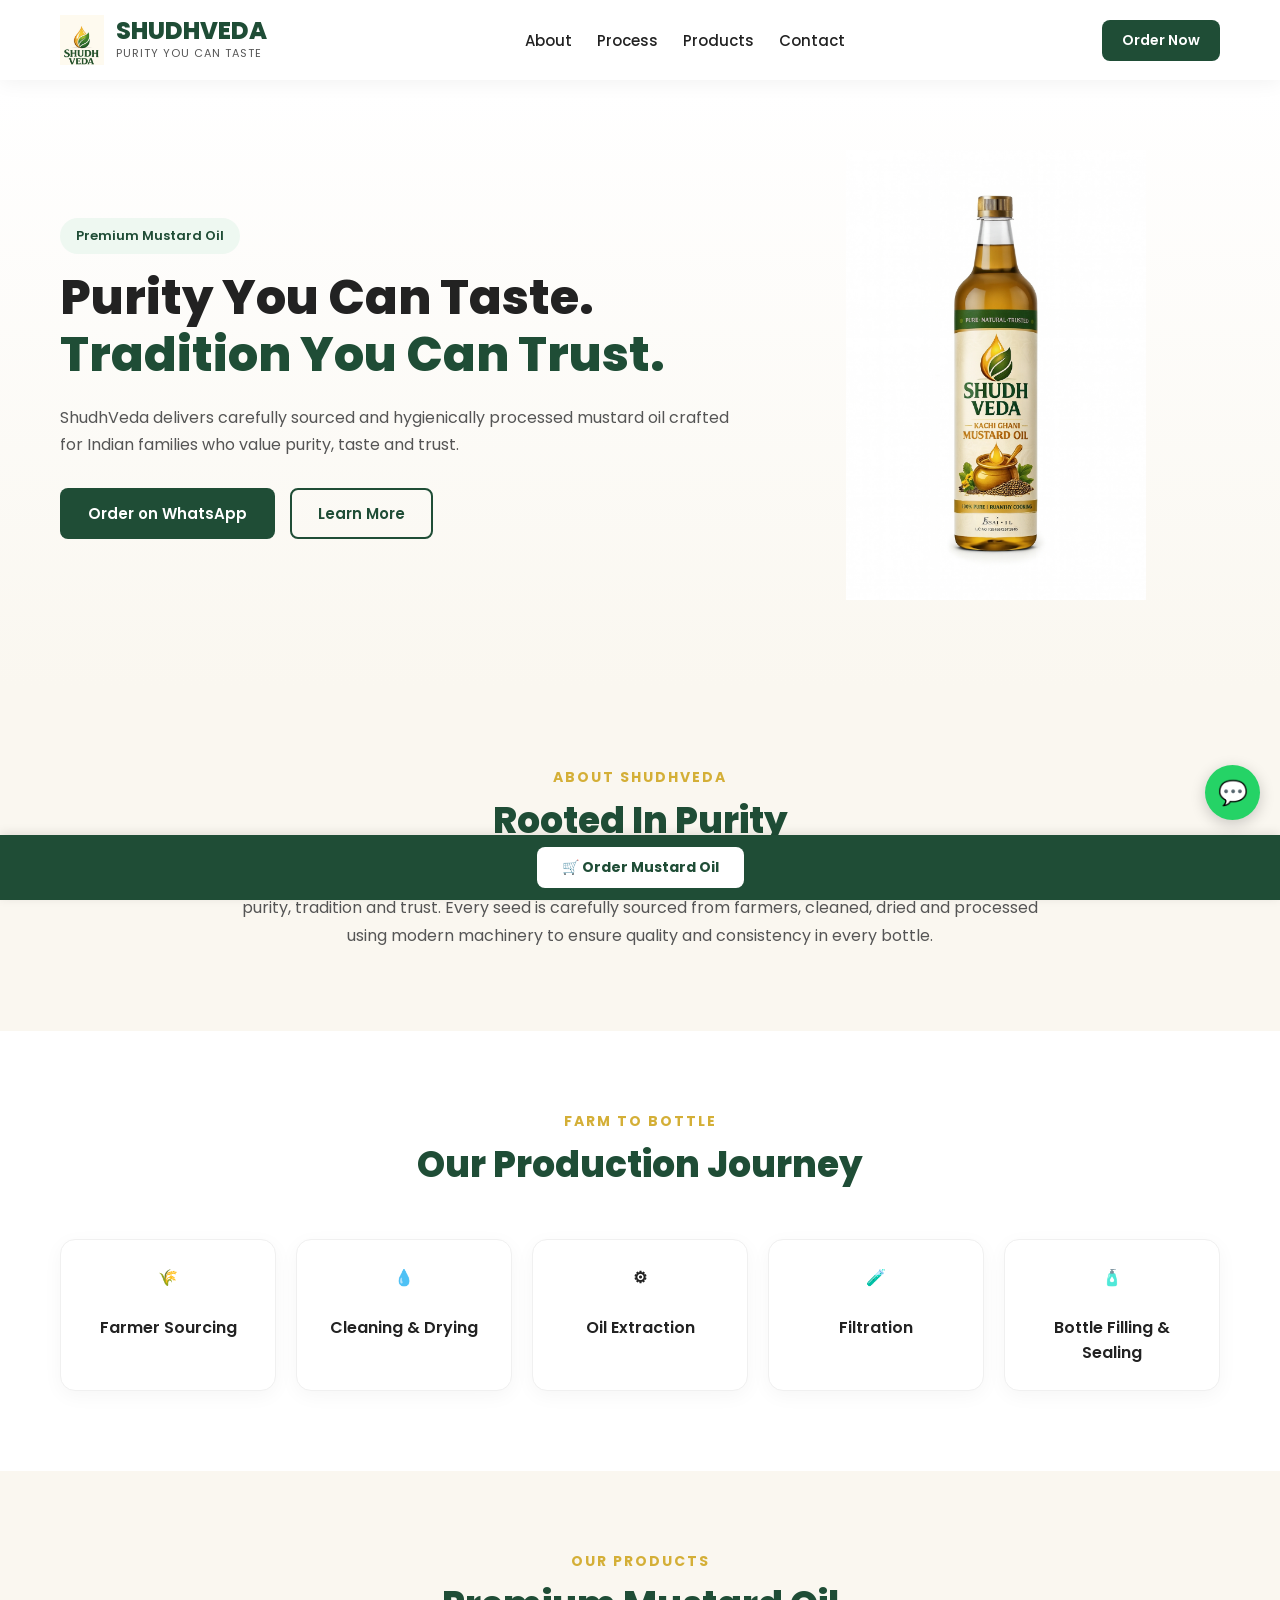
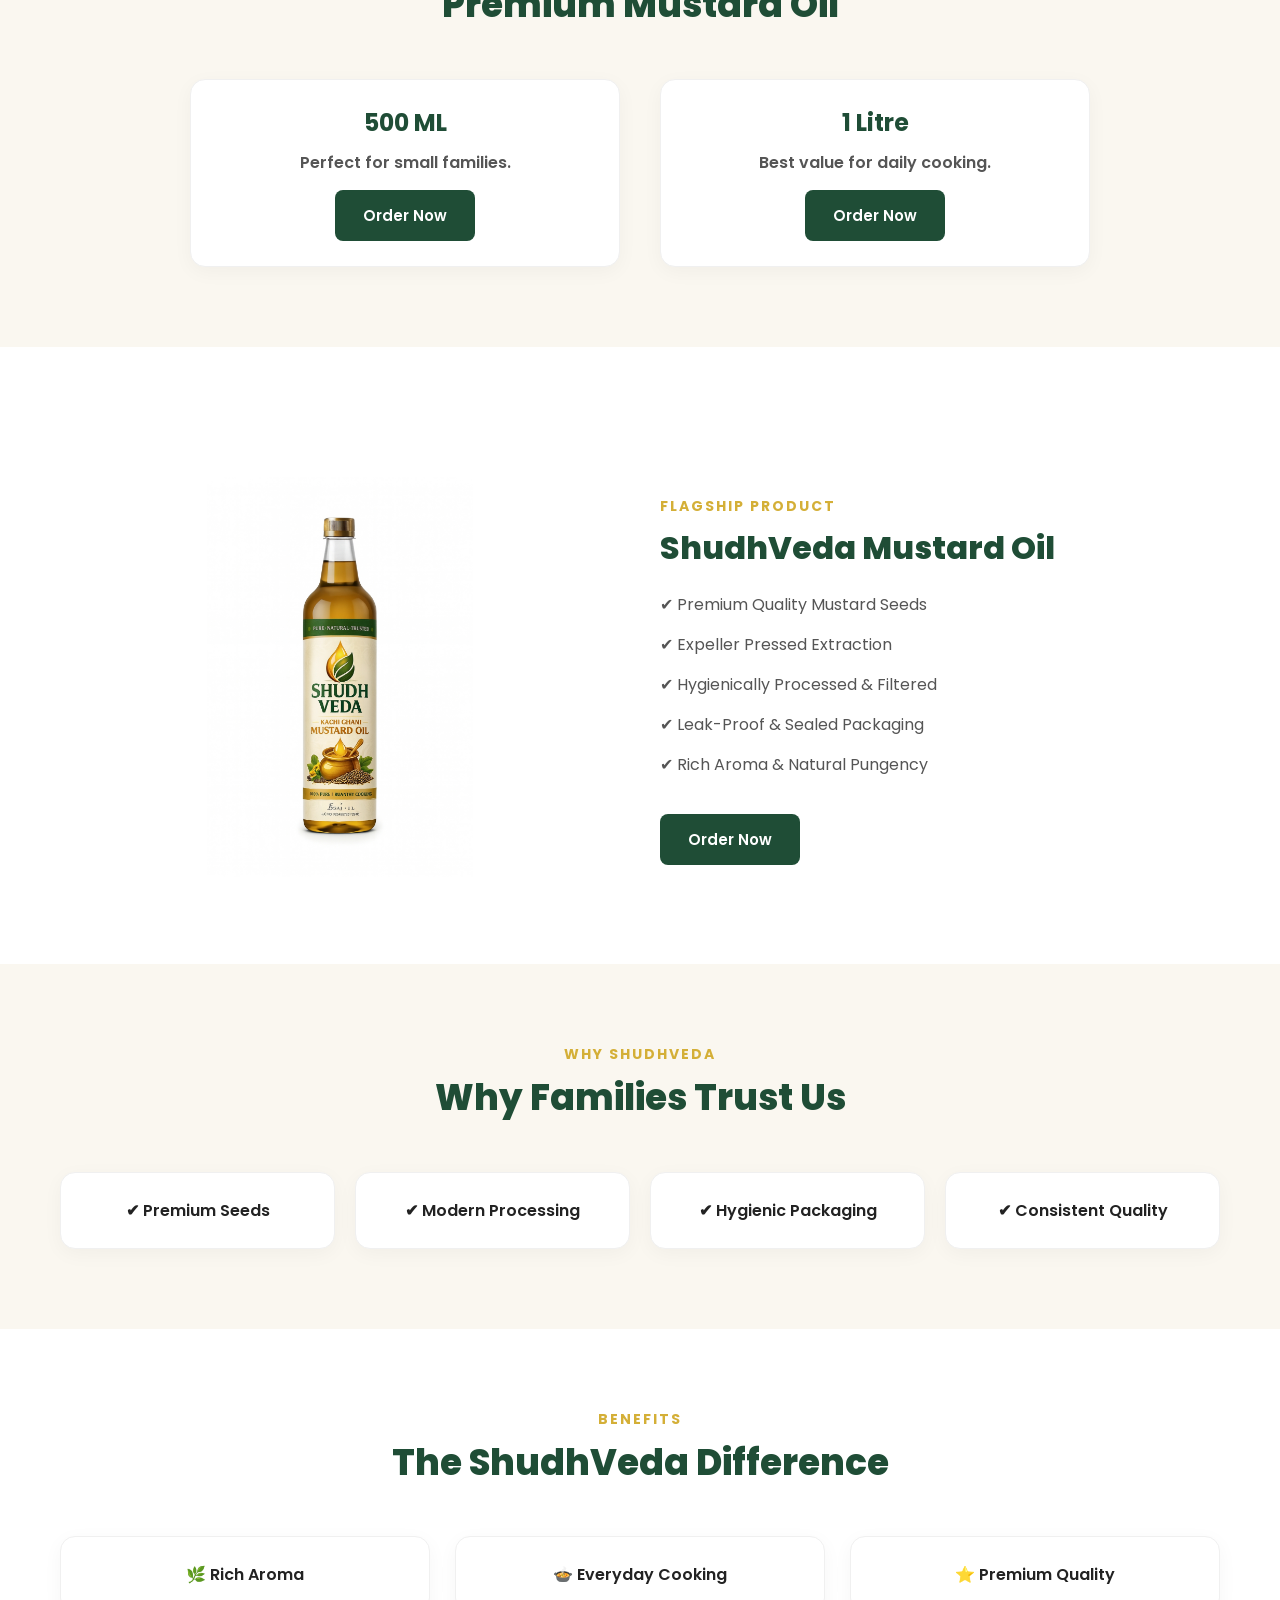
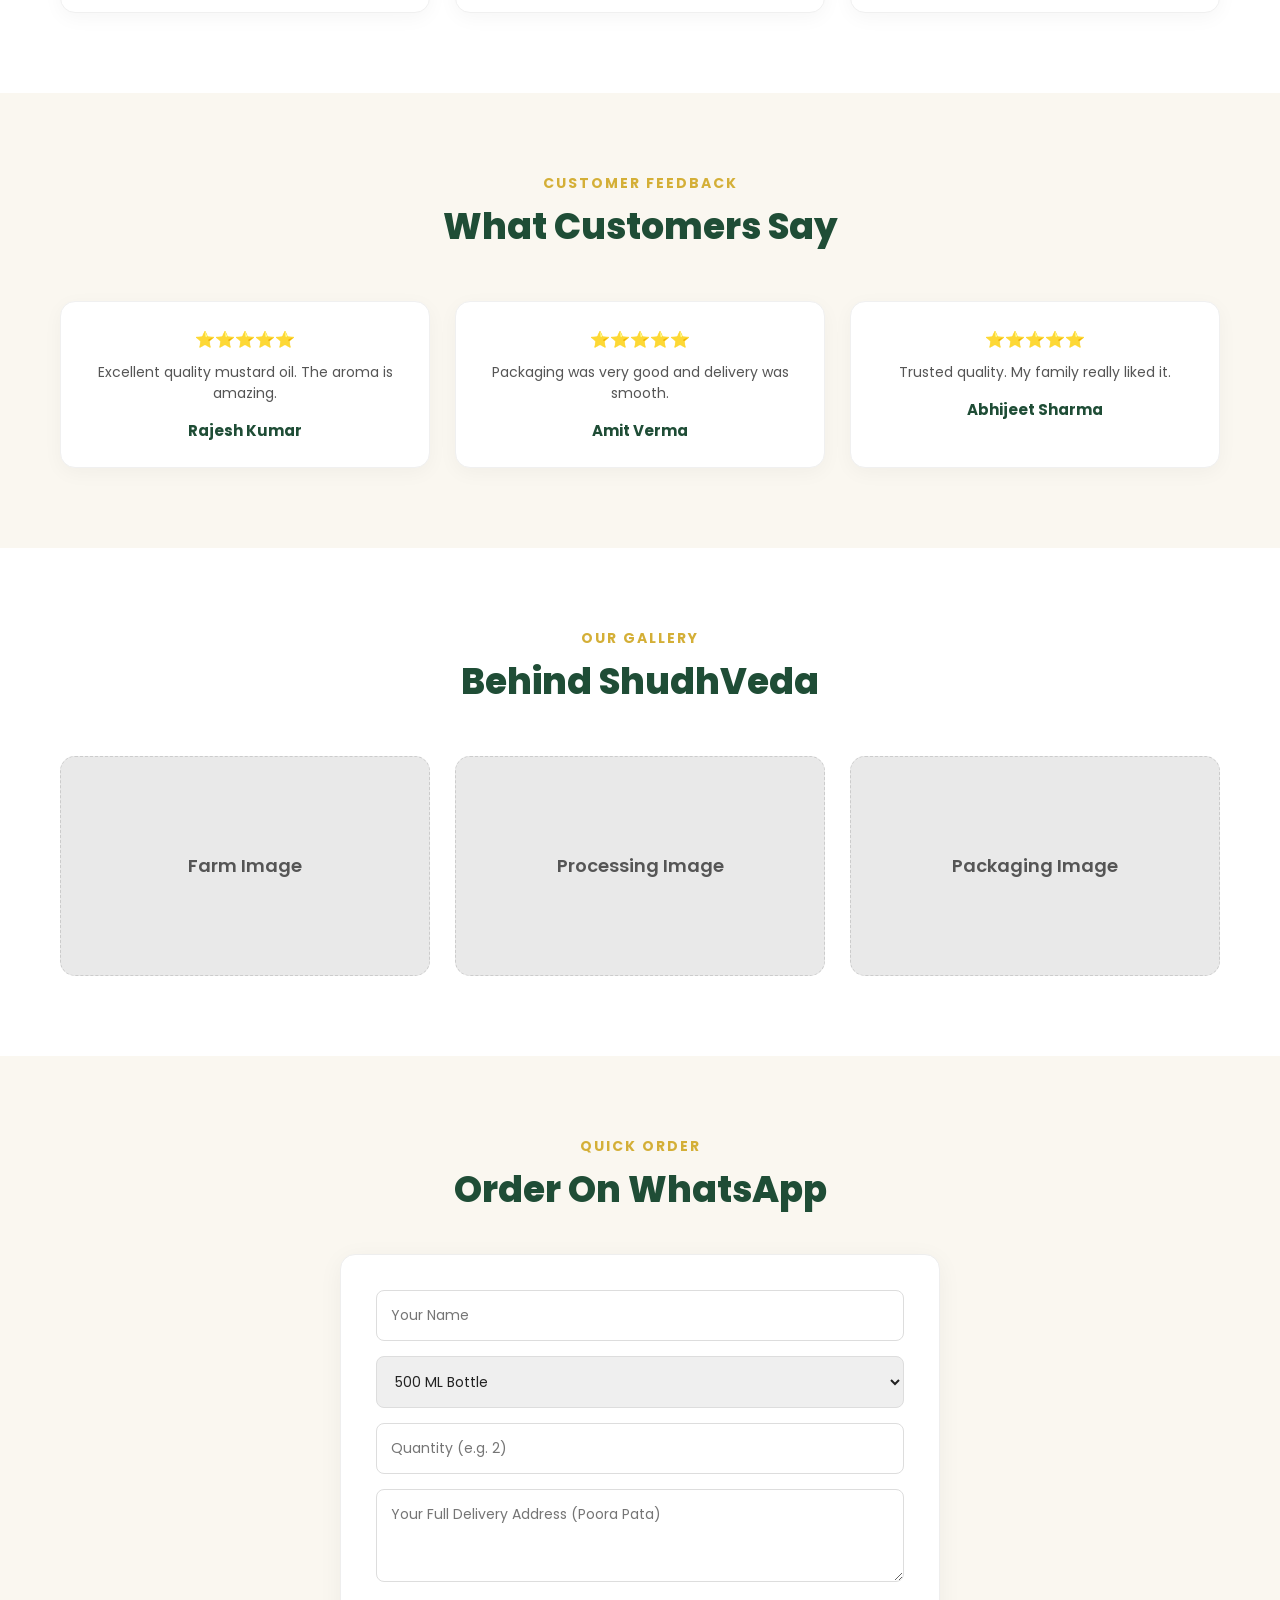
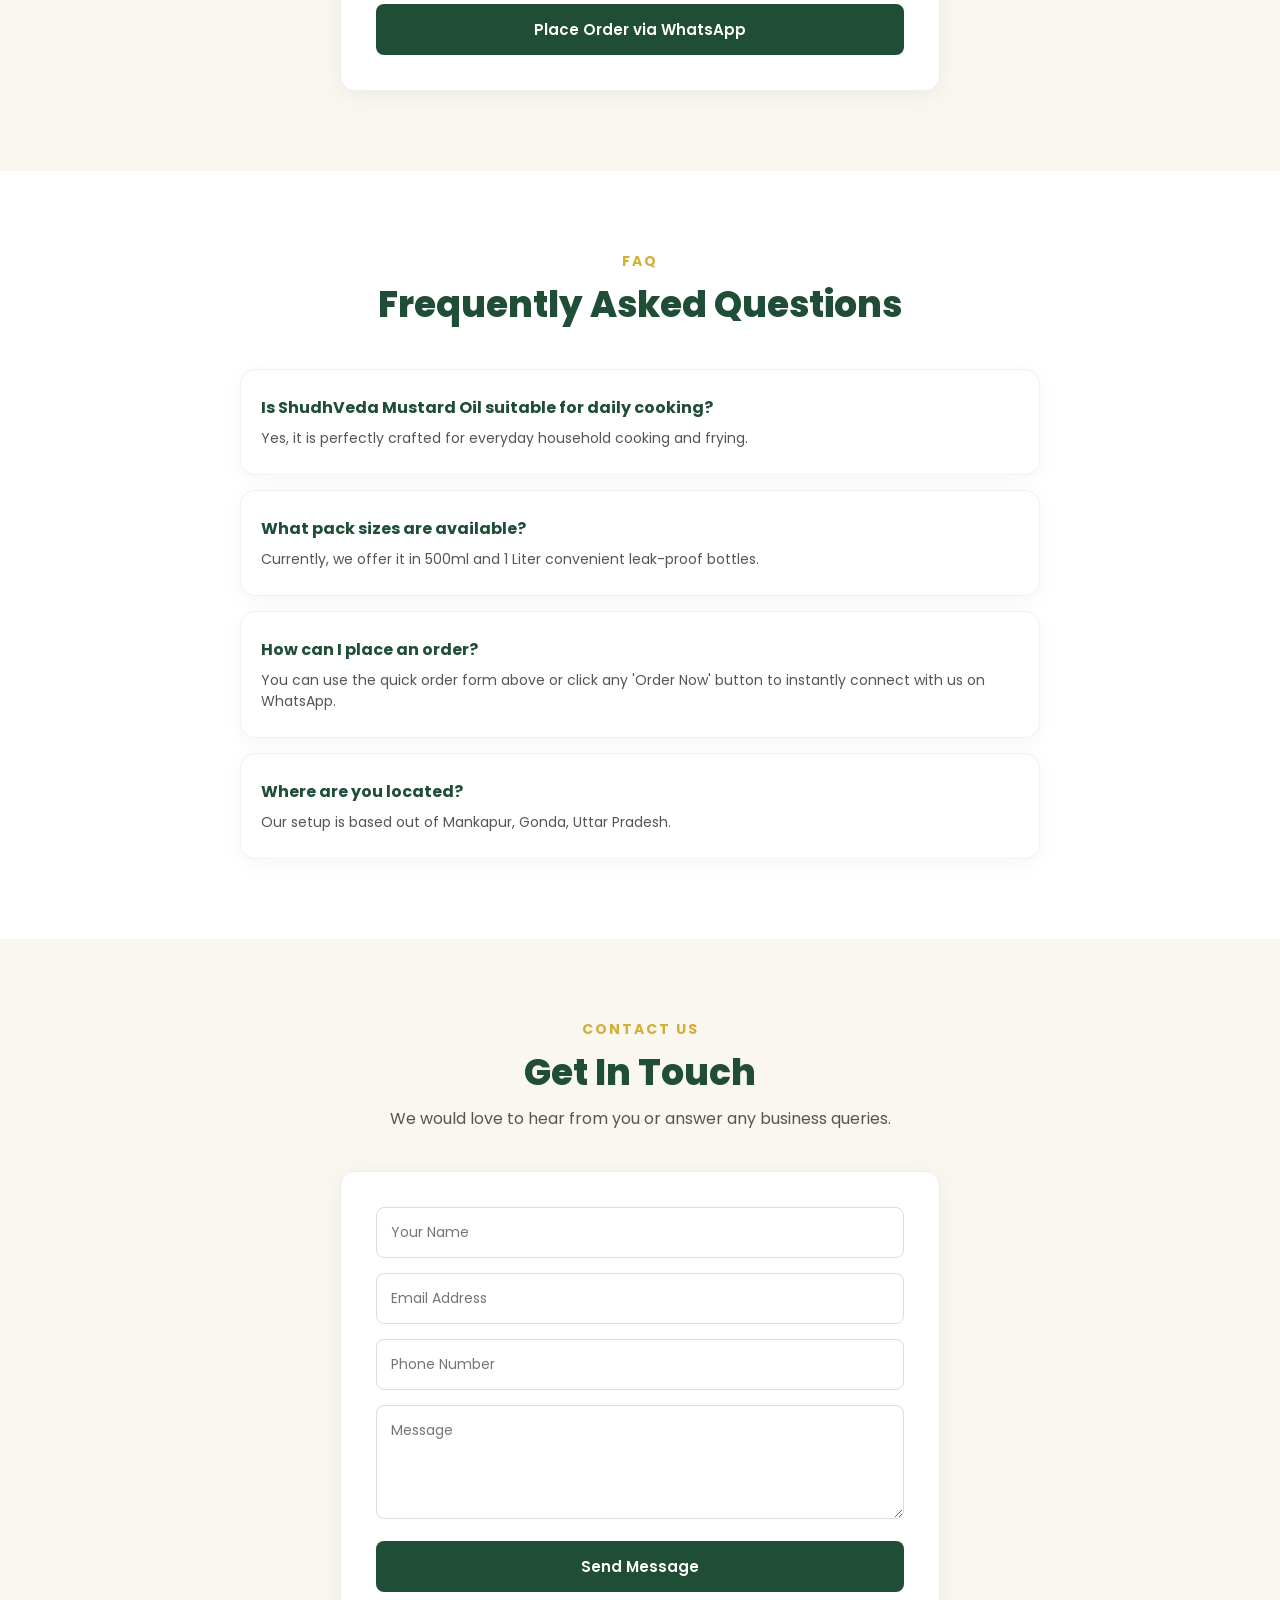
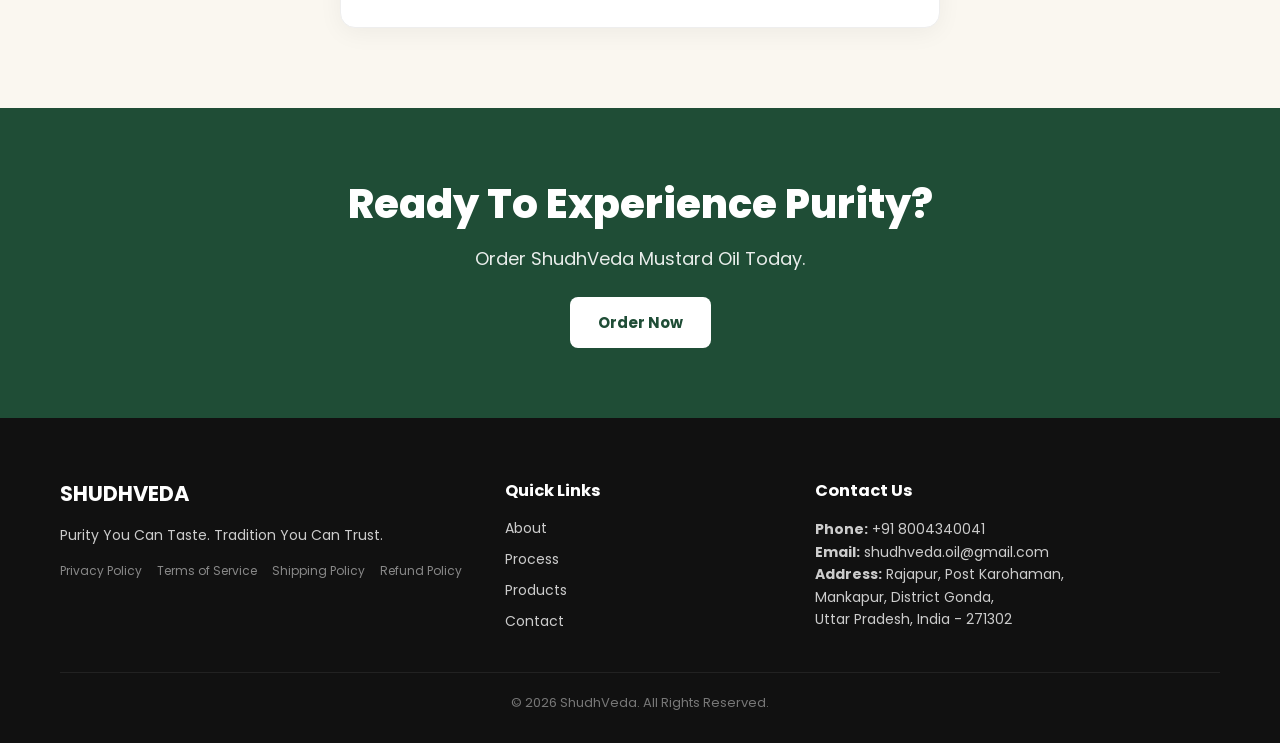
==== commit add387bd: "Change name" ====
--- a/index.html
+++ b/index.html
@@ -727,7 +727,7 @@
                 <div class="trust-card">
                     <div style="color: var(--gold); margin-bottom: 10px;">⭐⭐⭐⭐⭐</div>
                     <p style="font-size: 14px; color: var(--text-light); font-weight: 400;">Trusted quality. My family really liked it.</p>
-                    <h4 style="margin-top: 15px; font-size: 15px; color: var(--primary);">Anushka Sharma</h4>
+                    <h4 style="margin-top: 15px; font-size: 15px; color: var(--primary);">Abhijeet Sharma</h4>
                 </div>
             </div>
         </div>
